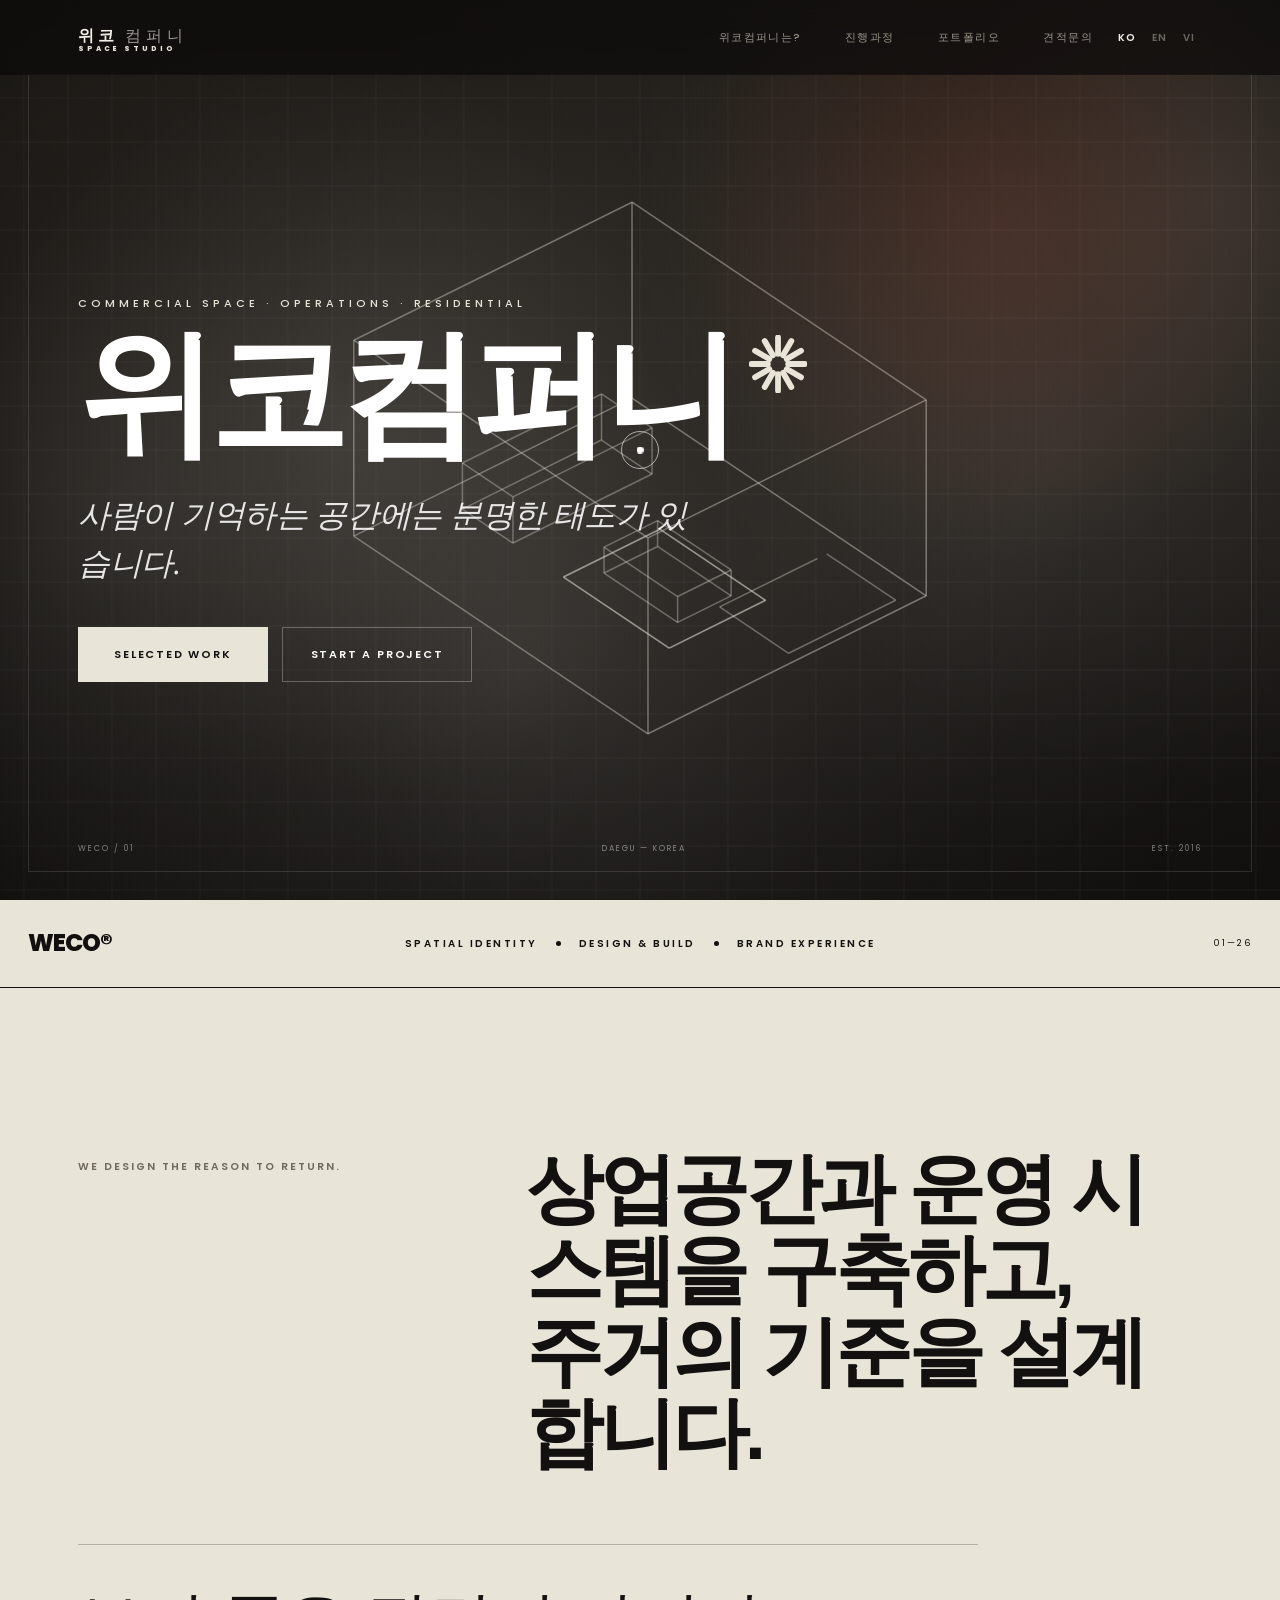
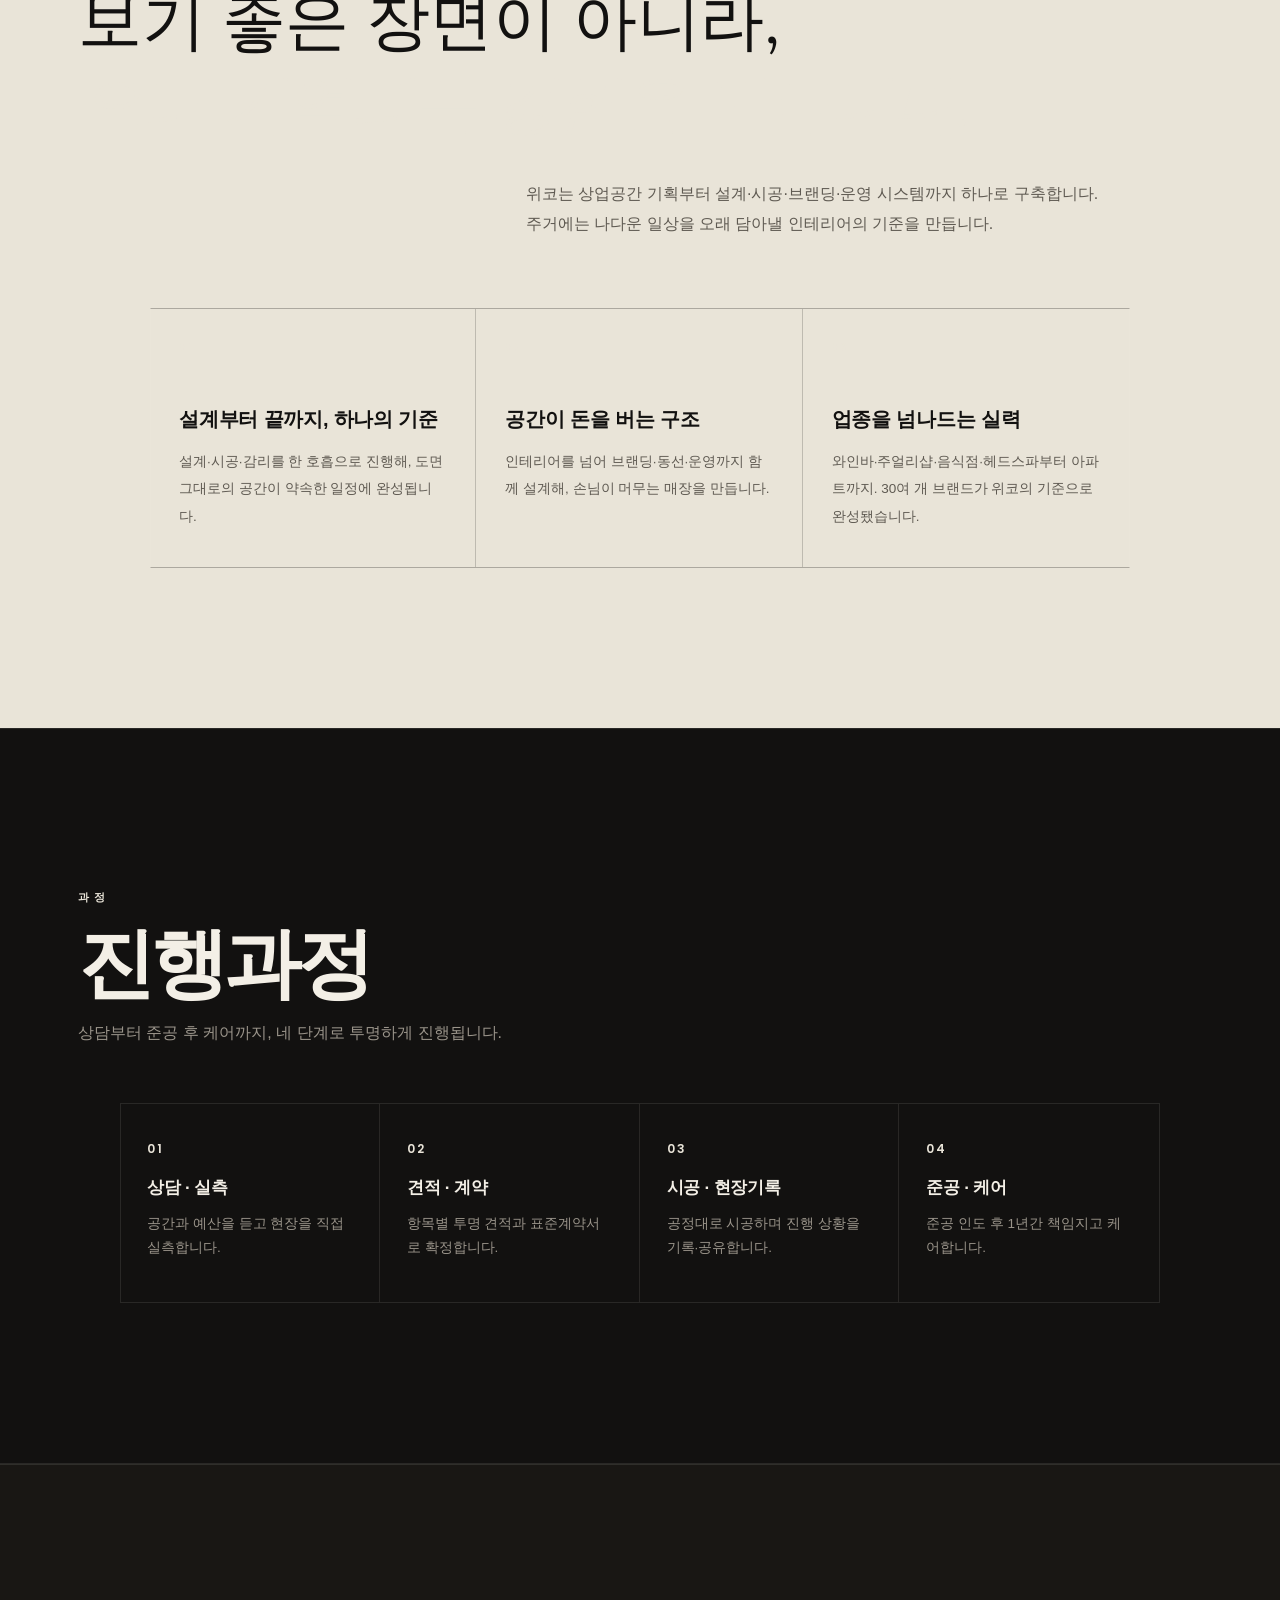
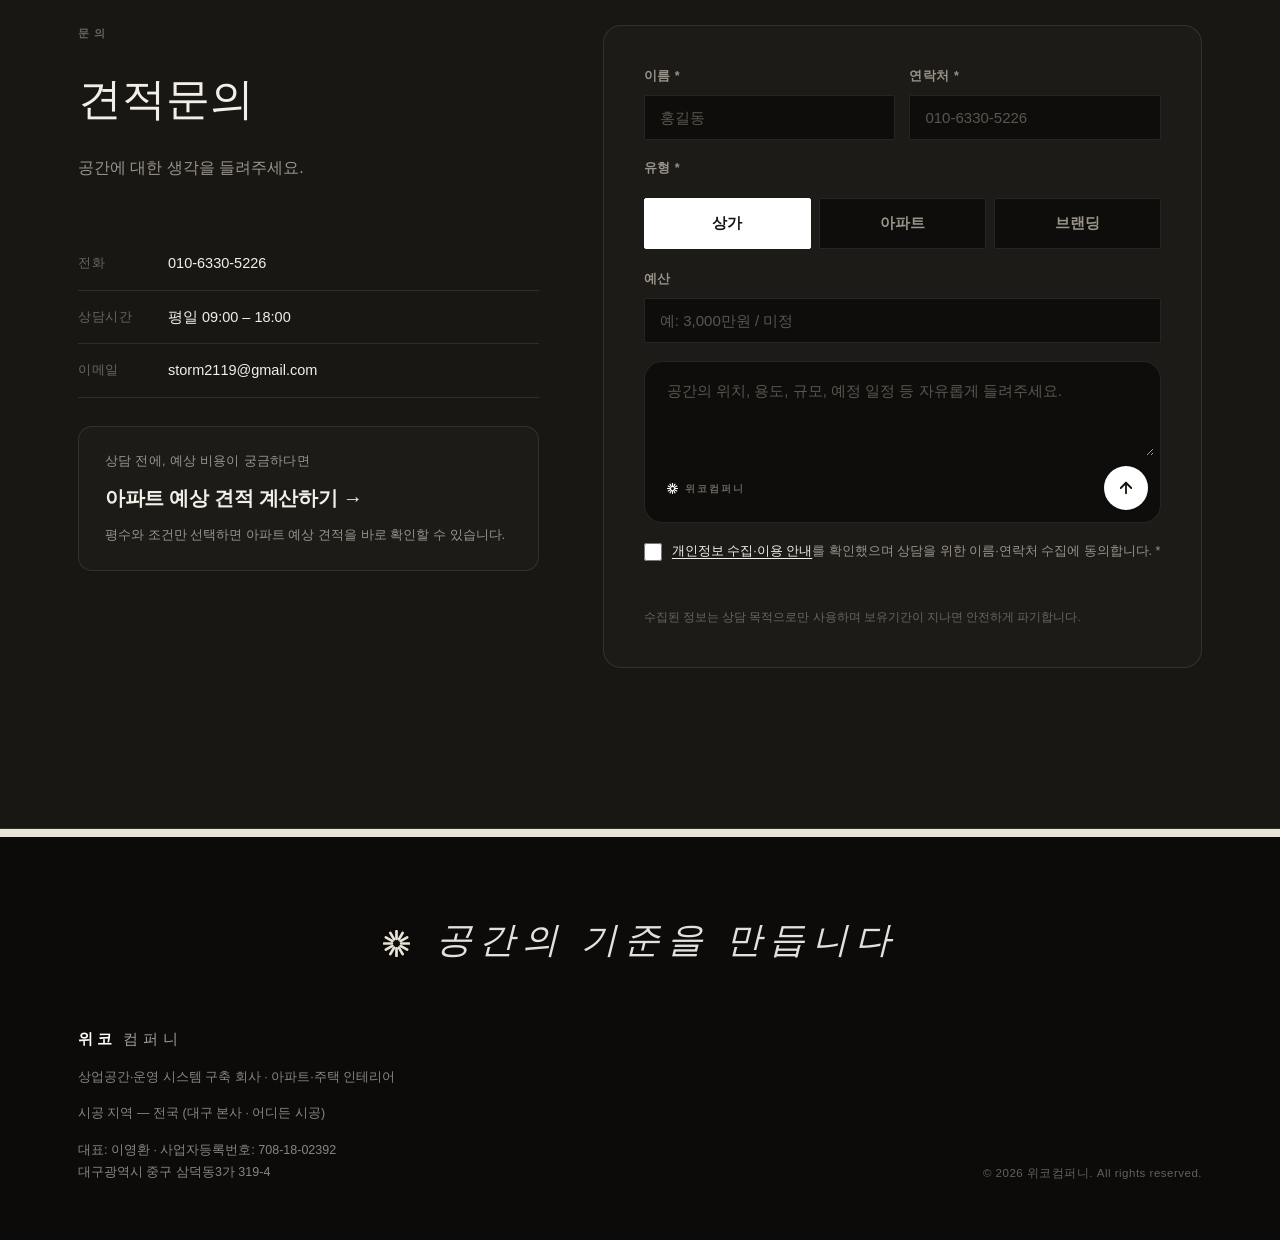
==== index.html @ 3bebf9b6 "Use polished image as first portfolio cover" ====
<!DOCTYPE html>
<html lang="ko">
<head>
<meta charset="UTF-8" />
<meta name="viewport" content="width=device-width, initial-scale=1.0" />
<title>위코컴퍼니 — 상업공간·운영 시스템 구축 및 주거 인테리어</title>
<meta name="description" content="대구 인테리어 디자인 스튜디오 위코컴퍼니. 상가·아파트·주택 인테리어부터 카페·식당·주얼리샵 매장까지 직접 설계·시공합니다. 믿을 수 있는 대구 인테리어 업체 — 전국 어디든 시공. 투명견적·표준계약." />
<meta name="keywords" content="대구인테리어, 대구인테리어업체, 대구 인테리어, 대구 인테리어 업체, 대구 상가인테리어, 대구 아파트인테리어, 대구 카페인테리어, 대구 매장인테리어, 대구 상업공간 인테리어, 인테리어, 인테리어 업체, 인테리어 견적, 카페인테리어, 아파트인테리어, 식당인테리어, 미용실인테리어, 상가인테리어, 주택인테리어, 헤드스파 인테리어, 주얼리샵 인테리어, 보석샵 인테리어, 바 인테리어, 부산 인테리어, 울산 인테리어, 포항 인테리어, 경주 인테리어, 구미 인테리어, 부산 카페인테리어, 울산 카페인테리어, 포항 상가인테리어, 경주 상가인테리어, 구미 상가인테리어, 구미 아파트인테리어, 구미 주택인테리어, 대구 주택인테리어, 부산 상가인테리어, 울산 상가인테리어" />
<meta name="author" content="위코컴퍼니" />
<meta name="robots" content="index, follow, max-image-preview:large" />

<!-- 배포 도메인 확정 후 아래 URL 전체 교체 (현재 placeholder) -->
<link rel="canonical" href="https://hwanman2.github.io/weco/" />
<link rel="alternate" hreflang="ko" href="https://hwanman2.github.io/weco/" />
<link rel="alternate" hreflang="en" href="https://hwanman2.github.io/weco/en.html" />
<link rel="alternate" hreflang="vi" href="https://hwanman2.github.io/weco/vi.html" />
<link rel="alternate" hreflang="x-default" href="https://hwanman2.github.io/weco/" />

<!-- 검색엔진 소유 확인 (등록 후 발급 코드 입력)
<meta name="naver-site-verification" content="네이버_서치어드바이저_발급코드" />
<meta name="google-site-verification" content="구글_서치콘솔_발급코드" />
-->

<!-- 지역 정보 (대구) -->
<meta name="geo.region" content="KR-27" />
<meta name="geo.placename" content="대구광역시 중구" />
<meta name="geo.position" content="35.8665;128.5980" />
<meta name="ICBM" content="35.8665, 128.5980" />

<!-- 오픈그래프 (카카오톡·네이버 공유 미리보기) -->
<meta property="og:type" content="website" />
<meta property="og:site_name" content="위코컴퍼니" />
<meta property="og:title" content="위코컴퍼니 — 대구 인테리어 디자인 스튜디오" />
<meta property="og:description" content="대구 인테리어 디자인 스튜디오 위코컴퍼니. 상가·주거 인테리어와 매장 컨설팅 — 대구 인테리어 업체. 전국 시공." />
<meta property="og:url" content="https://hwanman2.github.io/weco/" />
<meta property="og:image" content="https://hwanman2.github.io/weco/images/og-card.jpg" />
<meta property="og:locale" content="ko_KR" />

<!-- 트위터 카드 -->
<meta name="twitter:card" content="summary_large_image" />
<meta name="twitter:title" content="위코컴퍼니 — 대구 인테리어 디자인 스튜디오" />
<meta name="twitter:description" content="대구 인테리어 디자인 스튜디오 위코컴퍼니. 상가·주거 인테리어 · 매장 컨설팅." />
<meta name="twitter:image" content="https://hwanman2.github.io/weco/images/og-card.jpg" />
<link rel="preconnect" href="https://images.unsplash.com" />
<link rel="preconnect" href="https://fonts.gstatic.com" crossorigin />
<link rel="preconnect" href="https://cdn.jsdelivr.net" />
<link rel="stylesheet" href="https://cdn.jsdelivr.net/gh/orioncactus/pretendard@v1.3.9/dist/web/variable/pretendardvariable-dynamic-subset.min.css" />
<link rel="stylesheet" href="https://fonts.googleapis.com/css2?family=Lora:ital,wght@0,400;0,500;1,400;1,500&family=Poppins:wght@500;600&display=swap" />
<link rel="stylesheet" href="styles.css?v=95" />
</head>
<body>

<!-- ===== 인트로 리빌 ===== -->
<div class="intro" id="intro" aria-hidden="true">
  <div class="intro-mark">위코<span>컴퍼니</span></div>
  <div class="intro-line"><i></i></div>
</div>

<!-- ===== 상단 내비게이션 (중앙 로고 · 미니멀) ===== -->
<header class="topbar" id="topbar">
  <div class="container topbar-inner">
    <button class="menu-toggle" id="menuToggle" type="button" aria-label="메뉴 열기" aria-controls="gnb" aria-expanded="false"><span></span><span></span><span></span></button>
    <a href="#" class="brand">위코<span>컴퍼니</span></a>
    <nav class="gnb" id="gnb">
      <a href="#about">위코컴퍼니는?</a>
      <a href="#process">진행과정</a>
      <a href="#portfolio">포트폴리오</a>
      <a href="#contact">견적문의</a>
    </nav>
    <div class="lang-sw"><a href="index.html" class="on">KO</a><a href="en.html">EN</a><a href="vi.html">VI</a></div>
    <a href="#contact" class="topbar-cta">CONTACT</a>
  </div>
</header>

<!-- ===== 히어로 — 풀스크린 무빙 배경 ===== -->
<section class="hero">
  <div class="hero-video" id="heroVideo">
    <canvas id="heroCanvas" aria-hidden="true"></canvas>
  </div>
  <div class="hero-veil"></div>
  <div class="container hero-inner">
    <p class="hero-eyebrow">COMMERCIAL SPACE · OPERATIONS · RESIDENTIAL</p>
    <h1 class="hero-en">위코컴퍼니<i class="spark"><svg class="spark-svg" viewBox="0 0 24 24" fill="none" stroke="currentColor" stroke-width="2.4" stroke-linecap="round" aria-hidden="true"><line x1="16.2" y1="12.0" x2="23.0" y2="12.0"/><line x1="15.6" y1="14.1" x2="21.5" y2="17.5"/><line x1="14.1" y1="15.6" x2="17.5" y2="21.5"/><line x1="12.0" y1="16.2" x2="12.0" y2="23.0"/><line x1="9.9" y1="15.6" x2="6.5" y2="21.5"/><line x1="8.4" y1="14.1" x2="2.5" y2="17.5"/><line x1="7.8" y1="12.0" x2="1.0" y2="12.0"/><line x1="8.4" y1="9.9" x2="2.5" y2="6.5"/><line x1="9.9" y1="8.4" x2="6.5" y2="2.5"/><line x1="12.0" y1="7.8" x2="12.0" y2="1.0"/><line x1="14.1" y1="8.4" x2="17.5" y2="2.5"/><line x1="15.6" y1="9.9" x2="21.5" y2="6.5"/></svg></i></h1>
    <p class="hero-promise">사람이 기억하는 공간에는<br class="m-only" /> 분명한 태도가 있습니다.</p>
    <div class="hero-actions">
      <a href="#portfolio" class="btn btn-cream btn-lg">SELECTED WORK</a>
      <a href="#contact" class="btn btn-gl btn-lg">START A PROJECT</a>
    </div>
    <div class="hero-axis" aria-hidden="true"><span>WECO / 01</span><span>DAEGU — KOREA</span><span>EST. 2016</span></div>
  </div>
</section>
<div class="brand-band" aria-label="위코컴퍼니 서비스"><div>WECO®</div><p>SPATIAL IDENTITY <i></i> DESIGN &amp; BUILD <i></i> BRAND EXPERIENCE</p><span>01—26</span></div>

<!-- ===== 위코컴퍼니는? (ABOUT) ===== -->
<section class="section" id="about">
  <div class="container">
    <p class="section-eyebrow">WE DESIGN THE REASON TO RETURN.</p>
    <h2 class="section-title">상업공간과 운영 시스템을 구축하고,<br />주거의 기준을 설계합니다.</h2>
    <p class="about-manifesto">보기 좋은 장면이 아니라,<br /><em>오래 기억되는 경험을 만듭니다.</em></p>
    <p class="about-sub">위코는 상업공간 기획부터 설계·시공·브랜딩·운영 시스템까지 하나로 구축합니다.<br />주거에는 나다운 일상을 오래 담아낼 인테리어의 기준을 만듭니다.</p>
    <ul class="about-points">
      <li><strong>설계부터 끝까지, 하나의 기준</strong><span>설계·시공·감리를 한 호흡으로 진행해, 도면 그대로의 공간이 약속한 일정에 완성됩니다.</span></li>
      <li><strong>공간이 돈을 버는 구조</strong><span>인테리어를 넘어 브랜딩·동선·운영까지 함께 설계해, 손님이 머무는 매장을 만듭니다.</span></li>
      <li><strong>업종을 넘나드는 실력</strong><span>와인바·주얼리샵·음식점·헤드스파부터 아파트까지. 30여 개 브랜드가 위코의 기준으로 완성됐습니다.</span></li>
    </ul>
  </div>
</section>

<!-- ===== PROJECT VIEW (오버레이) ===== -->
<div class="project-view" id="projectView" role="dialog" aria-modal="true" aria-hidden="true" aria-labelledby="projectViewTitle">
  <div class="pv-bar container">
    <span class="pv-title" id="projectViewTitle">포트폴리오 — 상가 · 주거 · 컨설팅</span>
    <button class="pv-close" id="closeProjects" type="button" aria-label="포트폴리오 닫기">&times;</button>
  </div>
  <div class="pv-scroll" data-lenis-prevent>
    <div class="pv-cat"><h3 class="pv-cat-title">상가</h3><p class="pv-cat-sub">매출이 나오는 상업 공간 설계와 시공</p></div>
    <div class="proj-grid">
      <article class="proj-card" data-photos="images/jewel-cover-polished.png|images/jewel-09.jpg|images/jewel-01.jpg|images/jewel-02.jpg|images/jewel-03.jpg|images/jewel-04.jpg|images/jewel-05.jpg|images/jewel-06.jpg|images/jewel-07.jpg|images/jewel-08.jpg|images/jewel-10.jpg|images/jewel-11.jpg|images/jewel-12.jpg|images/jewel-13.jpg|images/jewel-14.jpg">
        <div class="proj-img"><img loading="lazy" decoding="async" src="images/jewel-cover-polished.png" alt="FOUQUET 주얼리샵 정면 쇼룸 포트폴리오 이미지 — 위코컴퍼니" onerror="this.closest('.proj-img').style.background='#1d1b18'" /><span class="photo-count">15</span></div>
        <div class="proj-meta"><em>주얼리</em><h3>주얼리샵</h3><p>주얼리 쇼룸 · 매장 인테리어</p></div>
      </article>
      <article class="proj-card" data-photos="images/gem-05.jpg|images/gem-01.jpg|images/gem-02.jpg|images/gem-03.jpg|images/gem-04.jpg|images/gem-06.jpg|images/gem-07.jpg|images/gem-08.jpg|images/gem-09.jpg|images/gem-10.jpg">
        <div class="proj-img"><img loading="lazy" decoding="async" src="images/gem-05.jpg" alt="보석샵 주얼리 쇼룸 · 매장 인테리어 시공 사례 — 위코컴퍼니" onerror="this.closest('.proj-img').style.background='#1d1b18'" /><span class="photo-count">10</span></div>
        <div class="proj-meta"><em>주얼리</em><h3>보석샵</h3><p>주얼리 쇼룸 · 매장 인테리어</p></div>
      </article>
      <article class="proj-card" data-photos="images/gasik-01.jpg|images/gasik-02.jpg|images/gasik-03.jpg|images/gasik-04.jpg|images/gasik-05.jpg|images/gasik-06.jpg">
        <div class="proj-img"><img loading="lazy" decoding="async" src="images/gasik-01.jpg" alt="레스토랑 가식 레스토랑 · 매장 인테리어 시공 사례 — 위코컴퍼니" onerror="this.closest('.proj-img').style.background='#1d1b18'" /><span class="photo-count">6</span></div>
        <div class="proj-meta"><em>음식점</em><h3>레스토랑 가식</h3><p>레스토랑 · 매장 인테리어</p></div>
      </article>
      <article class="proj-card" data-photos="images/gasikhd-01.jpg|images/gasikhd-11.jpg|images/gasikhd-02.jpg|images/gasikhd-03.jpg|images/gasikhd-04.jpg|images/gasikhd-05.jpg|images/gasikhd-06.jpg|images/gasikhd-07.jpg|images/gasikhd-09.jpg|images/gasikhd-10.jpg">
        <div class="proj-img"><img loading="lazy" decoding="async" src="images/gasikhd-01.jpg" alt="레스토랑 가식 더현대점 매장 인테리어 시공 사례 — 위코컴퍼니" onerror="this.closest('.proj-img').style.background='#1d1b18'" /><span class="photo-count">10</span></div>
        <div class="proj-meta"><em>음식점</em><h3>가식 더현대점</h3><p>레스토랑 · 더현대 매장 인테리어</p></div>
      </article>
      <article class="proj-card" data-photos="images/caveu-05.jpg|images/caveu-01.jpg|images/caveu-02.jpg|images/caveu-03.jpg|images/caveu-04.jpg">
        <div class="proj-img"><img loading="lazy" decoding="async" src="images/caveu-05.jpg" alt="까브유랑 와인 바 외관 및 매장 인테리어 시공 사례 — 위코컴퍼니" onerror="this.closest('.proj-img').style.background='#1d1b18'" /><span class="photo-count">5</span></div>
        <div class="proj-meta"><em>와인바</em><h3>까브유랑</h3><p>와인 바 · 매장 인테리어</p></div>
      </article>
      <article class="proj-card" data-photos="images/gnwine-02.jpg|images/gnwine-01.jpg|images/gnwine-03.jpg|images/gnwine-04.jpg|images/gnwine-05.jpg|images/gnwine-06.jpg|images/gnwine-07.jpg|images/gnwine-08.jpg">
        <div class="proj-img"><img loading="lazy" decoding="async" src="images/gnwine-02.jpg" alt="강릉 와인바 매장 인테리어 시공 사례 — 위코컴퍼니" onerror="this.closest('.proj-img').style.background='#1d1b18'" /><span class="photo-count">8</span></div>
        <div class="proj-meta"><em>와인바</em><h3>강릉 와인바</h3><p>와인 바 · 매장 인테리어</p></div>
      </article>
      <article class="proj-card" data-photos="images/gmnari-08.jpg|images/gmnari-01.jpg|images/gmnari-02.jpg|images/gmnari-03.jpg|images/gmnari-04.jpg|images/gmnari-05.jpg|images/gmnari-06.jpg|images/gmnari-07.jpg|images/gmnari-09.jpg|images/gmnari-10.jpg">
        <div class="proj-img"><img loading="lazy" decoding="async" src="images/gmnari-08.jpg" alt="금나리 와인바 외관 및 매장 인테리어 시공 사례 — 위코컴퍼니" onerror="this.closest('.proj-img').style.background='#1d1b18'" /><span class="photo-count">10</span></div>
        <div class="proj-meta"><em>와인바</em><h3>금나리 와인바</h3><p>와인 바 · 매장 인테리어</p></div>
      </article>
      <article class="proj-card" data-photos="images/brewery-03.jpg|images/brewery-01.jpg|images/brewery-02.jpg|images/brewery-04.jpg|images/brewery-05.jpg|images/brewery-06.jpg">
        <div class="proj-img"><img loading="lazy" decoding="async" src="images/brewery-03.jpg" alt="양조방앗간 양조 펍 외관 및 매장 인테리어 시공 사례 — 위코컴퍼니" onerror="this.closest('.proj-img').style.background='#1d1b18'" /><span class="photo-count">6</span></div>
        <div class="proj-meta"><em>양조펍</em><h3>양조방앗간</h3><p>양조 펍 · 매장 인테리어</p></div>
      </article>
      <article class="proj-card" data-photos="images/waribashi-04.jpg|images/waribashi-01.jpg|images/waribashi-02.jpg|images/waribashi-03.jpg|images/waribashi-05.jpg|images/waribashi-06.jpg">
        <div class="proj-img"><img loading="lazy" decoding="async" src="images/waribashi-04.jpg" alt="와리바시 이자카야 외관 및 매장 인테리어 시공 사례 — 위코컴퍼니" onerror="this.closest('.proj-img').style.background='#1d1b18'" /><span class="photo-count">6</span></div>
        <div class="proj-meta"><em>이자카야</em><h3>와리바시</h3><p>이자카야 · 매장 인테리어</p></div>
      </article>
      <article class="proj-card" data-photos="images/inedit-01.jpg|images/inedit-02.jpg|images/inedit-03.jpg|images/inedit-04.jpg|images/inedit-05.jpg|images/inedit-06.jpg">
        <div class="proj-img"><img loading="lazy" decoding="async" src="images/inedit-01.jpg" alt="이네딧담 다이닝 · 매장 인테리어 시공 사례 — 위코컴퍼니" onerror="this.closest('.proj-img').style.background='#1d1b18'" /><span class="photo-count">6</span></div>
        <div class="proj-meta"><em>다이닝</em><h3>이네딧담</h3><p>다이닝 · 매장 인테리어</p></div>
      </article>
      <article class="proj-card" data-photos="images/janghyo-01.jpg|images/janghyo-02.jpg|images/janghyo-03.jpg|images/janghyo-04.jpg|images/janghyo-05.jpg|images/janghyo-06.jpg|images/janghyo-07.jpg|images/janghyo-08.jpg">
        <div class="proj-img"><img loading="lazy" decoding="async" src="images/janghyo-01.jpg" alt="장효 다이닝 · 매장 인테리어 시공 사례 — 위코컴퍼니" onerror="this.closest('.proj-img').style.background='#1d1b18'" /><span class="photo-count">8</span></div>
        <div class="proj-meta"><em>음식점</em><h3>장효</h3><p>다이닝 · 매장 인테리어</p></div>
      </article>
      <article class="proj-card" data-photos="images/mild-01.jpg|images/mild-02.jpg|images/mild-03.jpg|images/mild-04.jpg|images/mild-05.jpg|images/mild-06.jpg|images/mild-07.jpg|images/mild-08.jpg|images/mild-09.jpg|images/mild-10.jpg">
        <div class="proj-img"><img loading="lazy" decoding="async" src="images/mild-01.jpg" alt="마일드하우스 라운지 바 매장 인테리어 시공 사례 — 위코컴퍼니" onerror="this.closest('.proj-img').style.background='#1d1b18'" /><span class="photo-count">10</span></div>
        <div class="proj-meta"><em>라운지 바</em><h3>마일드하우스</h3><p>라운지 바 · 매장 인테리어</p></div>
      </article>
      <article class="proj-card" data-photos="images/office-04.jpg|images/office-01.jpg|images/office-02.jpg|images/office-03.jpg|images/office-05.jpg|images/office-06.jpg|images/office-07.jpg|images/office-08.jpg">
        <div class="proj-img"><img loading="lazy" decoding="async" src="images/office-04.jpg" alt="사무실 인테리어 시공 사례 — 위코컴퍼니" onerror="this.closest('.proj-img').style.background='#1d1b18'" /><span class="photo-count">8</span></div>
        <div class="proj-meta"><em>오피스</em><h3>사무실 인테리어</h3><p>오피스 · 사무공간 인테리어</p></div>
      </article>
      <article class="proj-card" data-photos="images/act-hotel-01.jpg">
        <div class="proj-img"><img loading="lazy" decoding="async" src="images/act-hotel-01.jpg" alt="ACT 호텔 대구 외관 및 호텔 인테리어 시공 사례 — 위코컴퍼니" onerror="this.closest('.proj-img').style.background='#1d1b18'" /><span class="photo-count">1</span></div>
        <div class="proj-meta"><em>호텔</em><h3>ACT 호텔</h3><p>호텔 · 대구 공간 인테리어</p></div>
      </article>
      <article class="proj-card" data-photos="images/scalp-03.jpg|images/scalp-01.jpg|images/scalp-02.jpg|images/scalp-04.jpg|images/scalp-05.jpg|images/scalp-06.jpg|images/scalp-07.jpg|images/scalp-08.jpg|images/scalp-09.jpg|images/scalp-10.jpg">
        <div class="proj-img"><img loading="lazy" decoding="async" src="images/scalp-03.jpg" alt="두피케어샵 두피케어 · 매장 인테리어 시공 사례 — 위코컴퍼니" onerror="this.closest('.proj-img').style.background='#1d1b18'" /><span class="photo-count">10</span></div>
        <div class="proj-meta"><em>헤드스파</em><h3>헤드스파·두피케어샵</h3><p>헤드스파 · 두피케어 매장 인테리어</p></div>
      </article>
      <article class="proj-card proj-soon">
        <div class="proj-img"><span class="soon-label">사진 준비중</span></div>
        <div class="proj-meta"><em>미용실</em><h3>부헤어</h3><p>미용실 · 헤어살롱 인테리어</p></div>
      </article>
      <article class="proj-card" data-photos="images/olhi-02.jpg|images/olhi-03.jpg|images/olhi-04.jpg|images/olhi-05.jpg|images/olhi-06.jpg|images/olhi-08.jpg|images/olhi-09.jpg|images/olhi-10.jpg|images/olhi-11.jpg|images/olhi-12.jpg">
        <div class="proj-img"><img loading="lazy" decoding="async" src="images/olhi-02.jpg" alt="올히 숯불구이 전문점 광주 외관 및 매장 인테리어 시공 사례 — 위코컴퍼니" onerror="this.closest('.proj-img').style.background='#1d1b18'" /><span class="photo-count">10</span></div>
        <div class="proj-meta"><em>음식점</em><h3>올히 숯불구이</h3><p>숯불구이 전문점 · 광주 매장 인테리어</p></div>
      </article>
      <article class="proj-card" data-photos="images/mijin-exterior.png|images/mijin-01.jpg">
        <div class="proj-img"><img loading="lazy" decoding="async" src="images/mijin-exterior.png" alt="미진삼겹살 외관 및 매장 인테리어 시공 사례 — 위코컴퍼니" onerror="this.closest('.proj-img').style.background='#1d1b18'" /><span class="photo-count">2</span></div>
        <div class="proj-meta"><em>음식점</em><h3>미진삼겹살</h3><p>삼겹살 전문점 · 매장 인테리어</p></div>
      </article>
      <article class="proj-card" data-photos="images/cheongchun-01.jpg">
        <div class="proj-img"><img loading="lazy" decoding="async" src="images/cheongchun-01.jpg" alt="청춘삼겹살 외관 인테리어 시공 사례 — 위코컴퍼니" onerror="this.closest('.proj-img').style.background='#1d1b18'" /><span class="photo-count">1</span></div>
        <div class="proj-meta"><em>음식점</em><h3>청춘삼겹살</h3><p>삼겹살 전문점 · 매장 인테리어</p></div>
      </article>
      <article class="proj-card proj-soon">
        <div class="proj-img"><span class="soon-label">사진 준비중</span></div>
        <div class="proj-meta"><em>펍</em><h3>굿비어스탠드</h3><p>비어 바 · 매장 인테리어</p></div>
      </article>
      <article class="proj-card proj-soon">
        <div class="proj-img"><span class="soon-label">사진 준비중</span></div>
        <div class="proj-meta"><em>음식점</em><h3>노포가이</h3><p>음식점 · 매장 인테리어</p></div>
      </article>
      <article class="proj-card" data-photos="images/nicekyou-exterior-peoplefree.png|images/nicekyou-interior-01.webp">
        <div class="proj-img"><img loading="lazy" decoding="async" src="images/nicekyou-exterior-peoplefree.png" alt="나이스쿄우 대구 이자카야 외관 및 내부 인테리어 시공 사례 — 위코컴퍼니" onerror="this.closest('.proj-img').style.background='#1d1b18'" /><span class="photo-count">2</span></div>
        <div class="proj-meta"><em>일식</em><h3>나이스쿄우</h3><p>일식 · 매장 인테리어</p></div>
      </article>
      <article class="proj-card" data-photos="images/cheongwoo-02.jpg|images/cheongwoo-01.jpg|images/cheongwoo-03.jpg|images/cheongwoo-04.jpg|images/cheongwoo-05.jpg|images/cheongwoo-06.jpg|images/cheongwoo-07.jpg|images/cheongwoo-08.jpg|images/cheongwoo-09.jpg|images/cheongwoo-10.jpg">
        <div class="proj-img"><img loading="lazy" decoding="async" src="images/cheongwoo-02.jpg" alt="청우해장 해장국 전문점 매장 인테리어 시공 사례 — 위코컴퍼니" onerror="this.closest('.proj-img').style.background='#1d1b18'" /><span class="photo-count">10</span></div>
        <div class="proj-meta"><em>음식점</em><h3>청우해장</h3><p>해장국 전문점 · 매장 인테리어</p></div>
      </article>
      <article class="proj-card" data-photos="images/arrangement-01.jpg|images/arrangement-02.jpg|images/arrangement-03.jpg|images/arrangement-04.jpg|images/arrangement-05.jpg">
        <div class="proj-img"><img loading="lazy" decoding="async" src="images/arrangement-01.jpg" alt="어레인지먼트 포항 카페 외관 및 매장 인테리어 시공 사례 — 위코컴퍼니" onerror="this.closest('.proj-img').style.background='#1d1b18'" /><span class="photo-count">5</span></div>
        <div class="proj-meta"><em>카페</em><h3>어레인지먼트</h3><p>카페 · 포항 매장 인테리어</p></div>
      </article>
      <article class="proj-card" data-photos="images/woobok-01.png">
        <div class="proj-img"><img loading="lazy" decoding="async" src="images/woobok-01.png" alt="우복금 본점 외관 및 숯불갈비 매장 인테리어 시공 사례 — 위코컴퍼니" onerror="this.closest('.proj-img').style.background='#1d1b18'" /><span class="photo-count">1</span></div>
        <div class="proj-meta"><em>음식점</em><h3>우복금 본점</h3><p>숯불갈비 · 매장 인테리어</p></div>
      </article>
      <article class="proj-card proj-soon">
        <div class="proj-img"><span class="soon-label">사진 준비중</span></div>
        <div class="proj-meta"><em>라멘</em><h3>엘에이멘</h3><p>라멘 전문점 · 매장 인테리어</p></div>
      </article>
      <article class="proj-card proj-soon">
        <div class="proj-img"><span class="soon-label">사진 준비중</span></div>
        <div class="proj-meta"><em>펍</em><h3>요히나이트마켓</h3><p>펍 · 매장 인테리어</p></div>
      </article>
    </div>
    <div class="pv-cat"><h3 class="pv-cat-title">주거</h3><p class="pv-cat-sub">매일 돌아오고 싶은 집, 아파트·주택 리모델링</p></div>
    <div class="proj-grid">
      <article class="proj-card" data-photos="images/apt21-07.jpg|images/apt21-01.jpg|images/apt21-02.jpg|images/apt21-03.jpg|images/apt21-04.jpg|images/apt21-05.jpg|images/apt21-06.jpg|images/apt21-08.jpg|images/apt21-09.jpg|images/apt21-10.jpg|images/apt21-11.jpg|images/apt21-12.jpg|images/apt21-13.jpg|images/apt21-14.jpg|images/apt21-15.jpg|images/apt21-16.jpg">
        <div class="proj-img"><img loading="lazy" decoding="async" src="images/apt21-07.jpg" alt="신천주공 21평 아파트 21평 아파트 · 전체 리모델링 시공 사례 — 위코컴퍼니" onerror="this.closest('.proj-img').style.background='#1d1b18'" /><span class="photo-count">16</span></div>
        <div class="proj-meta"><em>주거</em><h3>신천주공 21평 아파트</h3><p>21평 아파트 · 전체 리모델링</p></div>
      </article>
      <article class="proj-card" data-photos="images/gamsam-01.jpg|images/gamsam-02.jpg|images/gamsam-03.jpg|images/gamsam-04.jpg|images/gamsam-05.jpg|images/gamsam-06.jpg|images/gamsam-07.jpg|images/gamsam-08.jpg|images/gamsam-09.jpg|images/gamsam-10.jpg">
        <div class="proj-img"><img loading="lazy" decoding="async" src="images/gamsam-01.jpg" alt="감삼동 24평 주택 전체 인테리어 시공 사례 — 위코컴퍼니" onerror="this.closest('.proj-img').style.background='#1d1b18'" /><span class="photo-count">10</span></div>
        <div class="proj-meta"><em>주거</em><h3>감삼동 24평 주택</h3><p>24평 주택 · 전체 인테리어</p></div>
      </article>
    </div>
    <div class="pv-cat"><h3 class="pv-cat-title">컨설팅</h3><p class="pv-cat-sub">기획·브랜딩·마케팅까지, 매출이 나오는 매장을 만듭니다</p></div>
    <div class="client-tabs" id="clientTabs">
      <button class="ct-btn active" data-filter="all" type="button">전체</button>
      <button class="ct-btn" data-filter="컨설팅" type="button">컨설팅</button>
      <button class="ct-btn" data-filter="마케팅" type="button">마케팅</button>
    </div>
    <ul class="client-list" id="clientList"><li>산더미미성돼지국밥<small>컨설팅</small></li><li>금나리와인바<small>컨설팅</small></li><li>불로장생<small>컨설팅</small></li><li>우복금생갈비<small>마케팅</small></li><li>미진삼겹살<small>마케팅</small></li><li>청춘삼겹살<small>마케팅</small></li><li>스시해리<small>마케팅</small></li><li>로칸다<small>마케팅</small></li><li>옆구리<small>마케팅</small></li><li>이타국시<small>마케팅</small></li><li>베이크오이<small>마케팅</small></li><li>애리스커피 울산<small>마케팅</small></li><li>호랑이쌀국수<small>마케팅</small></li><li>더사운드보청기<small>마케팅</small></li><li>아이언빌드<small>마케팅</small></li><li>엑스코 행사<small>마케팅</small></li><li>화정숯불갈비<small>마케팅</small></li><li>미솥지음<small>마케팅</small></li><li>남포<small>마케팅</small></li><li>마요네즈이자카야<small>마케팅</small></li><li>더포<small>마케팅</small></li><li>촘촘<small>마케팅</small></li><li>일루스터<small>마케팅</small></li></ul>
  </div>
</div>

<!-- ===== 진행과정 (PROCESS) ===== -->
<section class="section section-alt" id="process">
  <div class="container">
    <p class="section-eyebrow">과정</p>
    <h2 class="section-title">진행과정</h2>
    <p class="section-desc">상담부터 준공 후 케어까지, 네 단계로 투명하게 진행됩니다.</p>
    <ol class="process">
      <li><span class="pno">01</span><h3>상담 · 실측</h3><p>공간과 예산을 듣고 현장을 직접 실측합니다.</p></li>
      <li><span class="pno">02</span><h3>견적 · 계약</h3><p>항목별 투명 견적과 표준계약서로 확정합니다.</p></li>
      <li><span class="pno">03</span><h3>시공 · 현장기록</h3><p>공정대로 시공하며 진행 상황을 기록·공유합니다.</p></li>
      <li><span class="pno">04</span><h3>준공 · 케어</h3><p>준공 인도 후 1년간 책임지고 케어합니다.</p></li>
    </ol>
  </div>
</section>

<!-- ===== 프로젝트 문의 ===== -->
<section class="section section-alt" id="contact">
  <div class="container contact-wrap">
    <div class="contact-info">
      <p class="section-eyebrow">문의</p>
      <h2 class="section-title">견적문의</h2>
      <p class="section-desc">공간에 대한 생각을 들려주세요.</p>
      <ul class="contact-list">
        <li><span>전화</span><a href="tel:010-6330-5226">010-6330-5226</a></li>
        <li><span>상담시간</span>평일 09:00 – 18:00</li>
        <li><span>이메일</span><a href="mailto:storm2119@gmail.com">storm2119@gmail.com</a></li>
      </ul>
      <a class="est-tool" href="https://interior-mgmt.vercel.app/estimate.html" target="_blank" rel="noopener">
        <em>상담 전에, 예상 비용이 궁금하다면</em>
        <strong>아파트 예상 견적 계산하기 →</strong>
        <span>평수와 조건만 선택하면 아파트 예상 견적을 바로 확인할 수 있습니다.</span>
      </a>
    </div>
    <form class="contact-form" id="inquiryForm">
      <div class="form-row">
        <label>이름 *<input type="text" name="name" maxlength="50" placeholder="홍길동" autocomplete="name" required /></label>
        <label>연락처 *<input type="tel" name="phone" maxlength="30" placeholder="010-6330-5226" autocomplete="tel" inputmode="tel" required /></label>
      </div>
      <label class="block-label">유형 *</label>
      <div class="type-cards" id="typeCards" role="group" aria-label="문의 유형">
        <button type="button" data-value="상가" class="active" aria-pressed="true">상가</button>
        <button type="button" data-value="아파트" aria-pressed="false">아파트</button>
        <button type="button" data-value="브랜딩" aria-pressed="false">브랜딩</button>
      </div>
      <label>예산<input type="text" name="budget" maxlength="30" placeholder="예: 3,000만원 / 미정" /></label>
      <div class="composer">
        <textarea name="message" rows="4" maxlength="2000" placeholder="공간의 위치, 용도, 규모, 예정 일정 등 자유롭게 들려주세요."></textarea>
        <div class="composer-bar">
          <span class="composer-hint"><svg class="spark-svg" viewBox="0 0 24 24" fill="none" stroke="currentColor" stroke-width="2.4" stroke-linecap="round" aria-hidden="true"><line x1="16.2" y1="12.0" x2="23.0" y2="12.0"/><line x1="15.6" y1="14.1" x2="21.5" y2="17.5"/><line x1="14.1" y1="15.6" x2="17.5" y2="21.5"/><line x1="12.0" y1="16.2" x2="12.0" y2="23.0"/><line x1="9.9" y1="15.6" x2="6.5" y2="21.5"/><line x1="8.4" y1="14.1" x2="2.5" y2="17.5"/><line x1="7.8" y1="12.0" x2="1.0" y2="12.0"/><line x1="8.4" y1="9.9" x2="2.5" y2="6.5"/><line x1="9.9" y1="8.4" x2="6.5" y2="2.5"/><line x1="12.0" y1="7.8" x2="12.0" y2="1.0"/><line x1="14.1" y1="8.4" x2="17.5" y2="2.5"/><line x1="15.6" y1="9.9" x2="21.5" y2="6.5"/></svg> 위코컴퍼니</span>
          <button type="submit" class="send-btn" id="submitBtn" aria-label="의뢰서 보내기">
            <svg viewBox="0 0 24 24" fill="none" stroke="currentColor" stroke-width="2.4" stroke-linecap="round" stroke-linejoin="round" aria-hidden="true"><path d="M12 19V5"/><path d="M5 12l7-7 7 7"/></svg>
          </button>
        </div>
      </div>
      <label class="privacy-consent">
        <input type="checkbox" name="privacyConsent" required />
        <span><a href="privacy.html" target="_blank" rel="noopener">개인정보 수집·이용 안내</a>를 확인했으며 상담을 위한 이름·연락처 수집에 동의합니다. *</span>
      </label>
      <p class="form-status" id="formStatus" role="status" aria-live="polite"></p>
      <p class="form-privacy">수집된 정보는 상담 목적으로만 사용하며 보유기간이 지나면 안전하게 파기합니다.</p>
    </form>
  </div>
</section>

<!-- ===== 푸터 ===== -->
<footer class="footer">
  <div class="container">
    <p class="footer-tagline"><span class="spark"><svg class="spark-svg" viewBox="0 0 24 24" fill="none" stroke="currentColor" stroke-width="2.4" stroke-linecap="round" aria-hidden="true"><line x1="16.2" y1="12.0" x2="23.0" y2="12.0"/><line x1="15.6" y1="14.1" x2="21.5" y2="17.5"/><line x1="14.1" y1="15.6" x2="17.5" y2="21.5"/><line x1="12.0" y1="16.2" x2="12.0" y2="23.0"/><line x1="9.9" y1="15.6" x2="6.5" y2="21.5"/><line x1="8.4" y1="14.1" x2="2.5" y2="17.5"/><line x1="7.8" y1="12.0" x2="1.0" y2="12.0"/><line x1="8.4" y1="9.9" x2="2.5" y2="6.5"/><line x1="9.9" y1="8.4" x2="6.5" y2="2.5"/><line x1="12.0" y1="7.8" x2="12.0" y2="1.0"/><line x1="14.1" y1="8.4" x2="17.5" y2="2.5"/><line x1="15.6" y1="9.9" x2="21.5" y2="6.5"/></svg></span> 공간의 기준을 만듭니다</p>
    <div class="footer-inner">
      <div>
        <p class="brand">위코<span>컴퍼니</span></p>
        <p class="footer-meta">상업공간·운영 시스템 구축 회사 · 아파트·주택 인테리어</p>
        <p class="footer-meta">시공 지역 — 전국 (대구 본사 · 어디든 시공)</p>
        <p class="footer-meta">대표: 이영환 · 사업자등록번호: 708-18-02392<br />대구광역시 중구 삼덕동3가 319-4</p>
      </div>
      <p class="footer-copy">© 2026 위코컴퍼니. All rights reserved.</p>
    </div>
  </div>
</footer>

<!-- ===== 플로팅 문의 버튼 ===== -->
<a href="#contact" class="quick-fab" id="quickFab">견적<br />문의</a>

<!-- ===== 모바일 하단 고정 바 ===== -->
<div class="sticky-bar" id="stickyBar">
  <a href="tel:010-6330-5226" class="sb-call">전화 문의</a>
  <a href="#contact" class="sb-consult">견적 문의</a>
</div>

<!-- 구조화 데이터: 검색엔진용 업체 정보 (화면에 표시되지 않음) -->
<script type="application/ld+json">
{
  "@context": "https://schema.org",
  "@type": "HomeAndConstructionBusiness",
  "name": "위코컴퍼니",
  "alternateName": "위코 인테리어",
  "description": "프리미엄 디자인 스튜디오 위코컴퍼니. 주얼리샵·레스토랑·카페·바 등 상업 공간과 주거 인테리어 설계 및 시공.",
  "url": "https://hwanman2.github.io/weco/",
  "telephone": "+82-10-6330-5226",
  "email": "storm2119@gmail.com",
  "image": "https://images.unsplash.com/photo-1618221195710-dd6b41faaea6?auto=format&fit=crop&w=640&q=55",
  "priceRange": "₩₩₩₩",
  "address": {
    "@type": "PostalAddress",
    "addressLocality": "대구광역시",
    "addressRegion": "대구광역시",
    "streetAddress": "중구 삼덕동3가 319-4",
    "addressCountry": "KR"
  },
  "openingHoursSpecification": {
    "@type": "OpeningHoursSpecification",
    "dayOfWeek": ["Monday", "Tuesday", "Wednesday", "Thursday", "Friday"],
    "opens": "09:00",
    "closes": "18:00"
  },
  "geo": { "@type": "GeoCoordinates", "latitude": 35.8665, "longitude": 128.5980 },
  "knowsAbout": ["카페 인테리어", "식당 인테리어", "아파트 인테리어", "미용실 인테리어", "헤드스파 인테리어", "주얼리샵 인테리어", "상가 인테리어"],
  "areaServed": { "@type": "Country", "name": "대한민국" },
  "slogan": "공간의 기준을 만드는 디자인 스튜디오",
  "foundingDate": "2016",
  "hasOfferCatalog": {
    "@type": "OfferCatalog",
    "name": "인테리어 시공 서비스",
    "itemListElement": [
      { "@type": "Offer", "itemOffered": { "@type": "Service", "name": "아파트·주거 전체 리모델링" } },
      { "@type": "Offer", "itemOffered": { "@type": "Service", "name": "카페·상가 인테리어" } },
      { "@type": "Offer", "itemOffered": { "@type": "Service", "name": "사무실 인테리어" } }
    ]
  }
}
</script>
<script type="application/ld+json">
{
  "@context": "https://schema.org",
  "@type": "WebSite",
  "name": "위코컴퍼니",
  "url": "https://hwanman2.github.io/weco/",
  "inLanguage": "ko"
}
</script>
<script type="module" src="main.js?v=94"></script>
</body>
</html>
---- styles.css ----
/* ===== WECO COMPANY — Spatial Brand System ===== */
/* 공간 디자인 스튜디오의 태도를 보여주는 에디토리얼 브랜드 UI */
:root{
  --ink:#f3efe6;        /* 밝은 텍스트(아이보리) */
  --dim:#9a948a;        /* 흐린 텍스트 */
  --faint:#6a655c;      /* 가장 흐림 */
  --bg:#121110;         /* 차콜 배경 */
  --bg-soft:#191714;    /* 살짝 밝은 다크 */
  --panel:#1d1b18;      /* 카드 패널 */
  --line:rgba(243,239,230,.10);  /* 옅은 라인 */
  --dark:#0c0b0a;       /* 가장 어두운(푸터) */
  --accent:#ffffff;     /* 흰색 (흑백 단색) */
  --accent-deep:#e0e0db;/* 옅은 회색 (hover) */
  --terra:#ffffff;      /* (미사용) */
  --serif:'Lora',Georgia,serif;
  --label:'Poppins',Arial,sans-serif;
  --radius:4px;
  --maxw:1180px;
}
*{margin:0;padding:0;box-sizing:border-box;}
html{scroll-behavior:smooth;}
body{
  font-family:'Pretendard',-apple-system,BlinkMacSystemFont,'Segoe UI',sans-serif;
  background:var(--bg);color:var(--ink);
  font-size:16px;line-height:1.7;
  -webkit-font-smoothing:antialiased;
}
a{color:inherit;text-decoration:none;}
img{max-width:100%;display:block;}
.container{max-width:var(--maxw);margin:0 auto;padding:0 28px;}
.m-only{display:none;}
.hidden{display:none !important;}

/* ===== 인트로 리빌 (LIVE ME식 도입) ===== */
.intro{position:fixed;inset:0;z-index:300;background:var(--bg);
  display:flex;flex-direction:column;align-items:center;justify-content:center;gap:26px;
  transition:opacity .8s ease,visibility .8s ease;}
.intro.done{opacity:0;visibility:hidden;}
.intro-mark{font-size:clamp(20px,5vw,30px);font-weight:800;letter-spacing:5px;color:var(--ink);
  opacity:0;transform:translateY(8px);animation:intro-in 1s ease forwards;}
.intro-mark span{font-weight:300;margin-left:8px;letter-spacing:6px;opacity:.55;}
.intro-line{width:64px;height:1px;background:var(--line);position:relative;overflow:hidden;}
.intro-line i{position:absolute;inset:0;background:var(--accent);transform:translateX(-101%);
  animation:intro-bar 1.5s .35s cubic-bezier(.7,0,.3,1) forwards;}
@keyframes intro-in{to{opacity:1;transform:none;}}
@keyframes intro-bar{to{transform:translateX(0);}}
html.no-intro .intro{display:none;}

/* ===== 버튼 — Claude 알약형 ===== */
.btn{display:inline-flex;align-items:center;justify-content:center;gap:8px;
  padding:13px 28px;border-radius:999px;font-size:14px;font-weight:600;letter-spacing:.5px;
  border:1px solid transparent;cursor:pointer;transition:all .25s;}
.btn-accent{background:var(--accent);color:#16120a;}
.btn-accent:hover{background:var(--accent-deep);transform:translateY(-1px);}
.btn-ink{background:var(--ink);color:var(--bg);}
.btn-ink:hover{background:#000;transform:translateY(-1px);}
.btn-outline{background:transparent;border-color:var(--ink);color:var(--ink);}
.btn-outline:hover{background:var(--ink);color:var(--bg);}
.btn-lg{padding:17px 40px;font-size:15px;}
.btn-block{width:100%;}
.btn:disabled{opacity:.5;cursor:not-allowed;transform:none;}

/* ===== 상단바 — 크림 고정 ===== */
.topbar{position:fixed;top:0;left:0;right:0;z-index:100;
  background:rgba(16,15,14,.82);backdrop-filter:blur(14px);-webkit-backdrop-filter:blur(14px);border-bottom:1px solid transparent;
  transition:border-color .3s;}
.topbar.scrolled{border-bottom-color:var(--line);}
.topbar-inner{display:flex;align-items:center;height:74px;position:relative;}
.brand{font-weight:800;letter-spacing:4px;white-space:nowrap;}
.topbar .brand{position:absolute;left:50%;top:50%;transform:translate(-50%,-50%);
  font-size:15px;color:var(--ink);}
.brand span{font-weight:300;margin-left:7px;letter-spacing:5px;opacity:.6;}
.gnb{display:flex;gap:30px;margin-left:auto;}
.gnb a{font-family:var(--label);font-size:11px;font-weight:500;letter-spacing:2px;
  white-space:nowrap;color:var(--dim);transition:color .2s;}
.gnb a:hover{color:var(--ink);}
.topbar-cta{display:none;}
.menu-toggle{display:none;background:none;border:none;cursor:pointer;width:44px;height:44px;
  flex-direction:column;justify-content:center;align-items:center;gap:5px;}
.menu-toggle span{display:block;width:22px;height:2px;background:var(--ink);}
.menu-toggle:focus-visible,.pv-close:focus-visible,.type-cards button:focus-visible,.send-btn:focus-visible{
  outline:2px solid var(--accent);outline-offset:3px;}

/* ===== 히어로 — 풀스크린 무빙 배경 ===== */
.hero{position:relative;min-height:100vh;display:flex;align-items:center;
  background:var(--dark);color:#fff;text-align:center;overflow:hidden;}
.hero-video{position:absolute;inset:0;overflow:hidden;background:#0b0a09;}
#heroCanvas{position:absolute;inset:0;width:100%;height:100%;display:block;}
.hero-video img,.hero-video video{position:absolute;inset:0;width:100%;height:100%;object-fit:cover;}
.hero-video video{opacity:0;transition:opacity 1.4s ease;}
.hero-video.playing video{opacity:1;}
/* 시네마틱 슬라이드쇼 (켄번즈 줌 + 크로스페이드) */
.hero-slide{opacity:0;transition:opacity 1.8s ease-in-out;transform:scale(1.04);will-change:opacity,transform;}
.hero-slide.on{opacity:1;animation:heroKenburns 7s ease-out forwards;}
@keyframes heroKenburns{from{transform:scale(1.04)}to{transform:scale(1.13)}}
.motion-paused .hero-slide.on{animation-play-state:paused;}
@media (prefers-reduced-motion:reduce){.hero-slide{transition:none;}.hero-slide.on{animation:none;transform:none;}}
.hero-veil{position:absolute;inset:0;
  background:
    radial-gradient(ellipse 80% 60% at 50% 50%, rgba(11,10,9,0) 45%, rgba(11,10,9,.35) 100%),
    linear-gradient(180deg, rgba(11,10,9,.20) 0%, rgba(11,10,9,.10) 45%, rgba(11,10,9,.50) 100%);}
.hero-inner{position:relative;width:100%;padding-top:72px;padding-bottom:40px;}
.hero-eyebrow{font-family:var(--label);font-size:11px;letter-spacing:6px;color:rgba(255,255,255,.6);font-weight:500;margin-bottom:34px;}
.hero-en{font-family:'Pretendard',sans-serif;font-style:normal;font-weight:800;
  font-size:clamp(42px,9vw,86px);line-height:1.1;letter-spacing:-2px;color:#fff;}
.hero-en strong{font-family:'Pretendard',sans-serif;font-style:normal;font-weight:800;letter-spacing:2px;white-space:nowrap;}
.hero-promise{margin-top:26px;font-size:clamp(17px,2.4vw,23px);font-weight:500;letter-spacing:-.3px;color:rgba(255,255,255,.92);text-shadow:0 2px 24px rgba(0,0,0,.45);}
.hero-en{text-shadow:0 4px 40px rgba(0,0,0,.5);}
.hero-eyebrow{text-shadow:0 2px 20px rgba(0,0,0,.4);}
.hero-actions{margin-top:44px;display:flex;gap:14px;flex-wrap:wrap;justify-content:center;}
.btn-cream{background:var(--ink);color:#141413;}
.btn-cream:hover{background:#fff;transform:translateY(-1px);}
.btn-gl{background:transparent;border-color:rgba(255,255,255,.55);color:#fff;}
.btn-gl:hover{border-color:#fff;background:rgba(255,255,255,.1);}

/* ===== 클로드 스파크 마크 (선버스트 SVG) ===== */
.spark{font-style:normal;color:var(--accent);display:inline-flex;align-items:center;}
.spark-svg{display:inline-block;}
.hero-en .spark{vertical-align:super;margin-left:14px;}
.hero-en .spark-svg{width:.42em;height:.42em;}
.footer-tagline .spark{margin-right:10px;vertical-align:middle;}
.footer-tagline .spark-svg{width:.75em;height:.75em;}
@keyframes spark-spin{to{transform:rotate(360deg);}}
.hero-en .spark-svg{animation:spark-spin 14s linear infinite;}
.motion-paused .hero-en .spark-svg{animation-play-state:paused;}

/* ===== CLAUDE STANDARD — 벤토 그리드 ===== */
.bento{display:grid;grid-template-columns:repeat(4,1fr);grid-auto-rows:198px;gap:14px;
  max-width:1040px;margin:0 auto;}
.bento-cell{background:var(--panel);border:1px solid var(--line);border-radius:20px;padding:28px;
  display:flex;flex-direction:column;justify-content:center;align-items:center;text-align:center;
  transition:transform .25s,box-shadow .25s,border-color .25s;}
.bento-cell:hover{transform:translateY(-4px);box-shadow:0 18px 50px -24px rgba(0,0,0,.7);border-color:rgba(255,255,255,.3);}
.cell-philosophy{grid-column:1/3;grid-row:1/3;gap:12px;}
.cell-philosophy .spark-svg{width:32px;height:32px;color:var(--accent);
  animation:spark-spin 16s linear infinite;}
.cell-philosophy h3{font-size:23px;font-weight:800;letter-spacing:-.3px;}
.cell-philosophy p{font-size:14.5px;color:var(--dim);line-height:1.95;}
.cell-num strong{font-size:42px;font-weight:800;letter-spacing:-1px;}
.cell-num p{font-family:var(--label);font-size:10.5px;letter-spacing:2px;color:var(--dim);margin-top:6px;}
.cell-num.accent{background:var(--accent);border-color:var(--accent);color:#16120a;}
.cell-num.accent p{color:rgba(22,18,10,.7);}
.cell-photo{padding:0;overflow:hidden;}
.cell-photo img{width:100%;height:100%;object-fit:cover;transition:transform .6s;}
.cell-photo:hover img{transform:scale(1.05);}
.stats-basis{margin-top:22px;font-size:11px;color:var(--faint);text-align:center;letter-spacing:.5px;}

/* ===== 공통 섹션 ===== */
.section{padding:160px 0;}
.section-alt{background:var(--bg-soft);border-top:1px solid var(--line);border-bottom:1px solid var(--line);}
.section-eyebrow{font-family:var(--label);font-size:10.5px;letter-spacing:5px;color:var(--faint);font-weight:600;margin-bottom:18px;text-align:center;}
.section-title{font-family:var(--serif);font-size:clamp(30px,4vw,44px);font-weight:500;letter-spacing:0;margin-bottom:18px;text-align:center;}
.section-desc{color:var(--dim);font-size:16px;margin-bottom:56px;text-align:center;}
.section-desc strong{color:var(--ink);}
.align-left{text-align:left !important;}

/* ===== 시공사례 — 갤러리 ===== */
.filter-tabs{display:flex;gap:8px 34px;margin:18px 0 56px;flex-wrap:wrap;}
.filter-tabs button{background:transparent;border:none;color:#c9c9c4;
  padding:0;font-size:clamp(22px,2.8vw,32px);font-weight:800;letter-spacing:-.5px;cursor:pointer;
  transition:color .25s;border-radius:0;font-family:inherit;line-height:1.4;}
.filter-tabs button:hover{color:var(--dim);}
.filter-tabs button.active{color:var(--ink);}
.portfolio-grid{display:grid;grid-template-columns:repeat(3,1fr);gap:48px 28px;}
.work{background:transparent;}
.work.hidden{display:none;}
.work-img{aspect-ratio:4/3;display:flex;align-items:center;justify-content:center;position:relative;
  overflow:hidden;border-radius:18px;}
.work-img img{position:absolute;inset:0;width:100%;height:100%;object-fit:cover;
  filter:brightness(.94);transition:transform .8s cubic-bezier(.2,.6,.2,1),filter .4s;}
.work:hover .work-img img{transform:scale(1.05);filter:brightness(1.02);}
.ph-1{background:linear-gradient(150deg,#3a3633,#181614 70%);}
.ph-2{background:linear-gradient(150deg,#2e3236,#141618 70%);}
.ph-3{background:linear-gradient(150deg,#36323a,#161418 70%);}
.ph-4{background:linear-gradient(150deg,#2f3733,#141816 70%);}
.ph-5{background:linear-gradient(150deg,#3a3034,#181416 70%);}
.ph-6{background:linear-gradient(150deg,#343434,#161616 70%);}
.work figcaption{padding:18px 2px 0;text-align:center;}
.work figcaption em{font-family:var(--label);font-style:normal;font-size:9.5px;color:var(--accent);font-weight:600;letter-spacing:3px;}
.work figcaption h3{font-size:15px;font-weight:700;margin:9px 0 6px;line-height:1.5;letter-spacing:1.5px;}
.work figcaption p{font-size:12.5px;color:var(--faint);letter-spacing:.3px;}

/* ===== 문의 ===== */
.contact-wrap{display:grid;grid-template-columns:1fr 1.3fr;gap:64px;align-items:start;}
.contact-info .section-eyebrow,.contact-info .section-title,.contact-info .section-desc{text-align:left;}
.contact-list{list-style:none;margin-top:8px;}
.contact-list li{display:flex;gap:18px;padding:14px 0;border-bottom:1px solid var(--line);font-size:14.5px;}
.contact-list li span{width:72px;flex-shrink:0;color:var(--faint);font-size:12.5px;padding-top:2px;letter-spacing:.5px;}
.contact-list a:hover{text-decoration:underline;}
.no-pressure{margin-top:30px;background:var(--bg-soft);border:1px solid var(--line);padding:22px 24px;}
.no-pressure p{font-size:13.5px;padding:4px 0;color:var(--dim);}
.no-pressure strong{color:var(--ink);}
.contact-form{background:var(--panel);border:1px solid var(--line);padding:40px;border-radius:18px;}
.contact-form label{display:block;font-size:12.5px;font-weight:600;color:var(--dim);margin-bottom:18px;letter-spacing:.5px;}
.contact-form label small{font-weight:400;color:var(--faint);}
.contact-form input,.contact-form select,.contact-form textarea{
  width:100%;margin-top:8px;padding:13px 15px;border-radius:2px;
  background:#0e0d0c;border:1px solid var(--line);color:var(--ink);
  font-size:15px;font-family:inherit;transition:border-color .2s;}
.contact-form input::placeholder,.contact-form textarea::placeholder{color:#5a564e;}
.contact-form input:focus,.contact-form select:focus,.contact-form textarea:focus{
  outline:none;border-color:var(--accent);box-shadow:0 0 0 3px rgba(255,255,255,.16);}
.contact-form select{appearance:none;-webkit-appearance:none;
  background-image:url("data:image/svg+xml,%3Csvg xmlns='http://www.w3.org/2000/svg' width='12' height='8'%3E%3Cpath d='M1 1l5 5 5-5' stroke='%23767672' stroke-width='1.6' fill='none'/%3E%3C/svg%3E");
  background-repeat:no-repeat;background-position:right 15px center;}
.contact-form textarea{resize:vertical;}
.form-row{display:grid;grid-template-columns:1fr 1fr;gap:14px;}
.form-status{margin-top:14px;font-size:13.5px;min-height:20px;}
.form-status.ok{color:#8fd49a;}
.form-status.err{color:#e08a8a;}
.form-privacy{margin-top:12px;font-size:11.5px;color:var(--faint);line-height:1.7;}
.privacy-consent{display:flex !important;align-items:flex-start;gap:10px;margin:18px 0 4px !important;
  font-weight:400 !important;line-height:1.65;letter-spacing:0 !important;}
.privacy-consent input{width:18px !important;height:18px;flex:0 0 18px;margin:2px 0 0 !important;
  padding:0;accent-color:var(--accent);}
.privacy-consent span{display:block;}
.privacy-consent a{color:var(--ink);text-decoration:underline;text-underline-offset:3px;}

/* ===== MESSAGE — 대형 타이포 (LIVE ME식 페이드인) ===== */
.message{background:var(--bg);padding:180px 0;}
.msg-cap{font-family:var(--label);font-size:10px;letter-spacing:5px;color:var(--faint);
  font-weight:600;margin-bottom:44px;}
.msg-big{font-weight:300;line-height:1.55;letter-spacing:-.5px;font-size:clamp(30px,7.5vw,58px);}
.msg-big span{display:block;opacity:.12;transform:translateY(10px);
  transition:opacity .9s ease,transform .9s ease;color:var(--ink);}
.msg-big span.in{opacity:1;transform:none;}
.msg-ask{margin-top:34px;font-size:clamp(18px,4.4vw,30px);font-weight:500;color:var(--dim) !important;}
.msg-ask.in{color:var(--ink) !important;}

/* ===== HISTORY — 시공 타임라인 (모바일 우선) ===== */
.history{list-style:none;position:relative;padding-left:30px;}
.history::before{content:'';position:absolute;left:7px;top:6px;bottom:6px;width:2px;background:var(--line);}
.hist-item{position:relative;margin-bottom:40px;}
.hist-item:last-child{margin-bottom:0;}
.hist-no{position:absolute;left:-30px;top:2px;width:16px;height:16px;border-radius:50%;
  background:var(--bg);border:2px solid var(--accent);display:flex;align-items:center;justify-content:center;z-index:1;}
.hist-no span{display:none;}
.hist-item.hist-next .hist-no{background:var(--accent);}
.hist-card{display:block;}
.hist-img{position:relative;aspect-ratio:16/11;border-radius:16px;overflow:hidden;background:var(--line);}
.hist-img img{width:100%;height:100%;object-fit:cover;transition:transform .7s,filter .4s;filter:saturate(.92);}
.hist-card:hover .hist-img img{filter:saturate(1);}
.hist-card:hover .hist-img img{transform:scale(1.04);}
.hist-meta{padding:16px 2px 0;}
.hist-meta em{font-family:var(--label);font-style:normal;font-size:10px;font-weight:600;
  letter-spacing:2.5px;color:var(--accent);}
.hist-meta h3{font-size:19px;font-weight:800;letter-spacing:-.3px;margin:7px 0 5px;}
.hist-meta p{font-size:13px;color:var(--dim);}
.hist-next .next-veil{position:absolute;inset:0;background:linear-gradient(180deg,rgba(20,20,19,.15),rgba(20,20,19,.6));}
.hist-next .hist-meta em{color:var(--accent);}
.hist-next .hist-meta p{color:var(--accent);font-weight:600;}

/* ===== 무빙 타이포 (마키) ===== */
.marquee{overflow:hidden;border-top:1px solid var(--line);border-bottom:1px solid var(--line);
  padding:26px 0;background:var(--bg);}
.marquee-track{display:flex;white-space:nowrap;width:max-content;animation:marquee 26s linear infinite;}
.marquee.paused .marquee-track{animation-play-state:paused;}
.marquee-track span{font-family:var(--serif);font-style:italic;font-size:clamp(26px,4vw,44px);font-weight:400;letter-spacing:4px;color:var(--accent);}
@keyframes marquee{from{transform:translateX(0);}to{transform:translateX(-50%);}}

/* ===== 플로팅 문의 버튼 ===== */
.quick-fab{position:fixed;right:28px;bottom:28px;z-index:95;width:88px;height:88px;border-radius:50%;
  background:var(--accent);color:#16120a;display:flex;align-items:center;justify-content:center;text-align:center;
  font-size:12.5px;font-weight:700;line-height:1.5;letter-spacing:.5px;
  box-shadow:0 8px 28px rgba(0,0,0,.22);opacity:0;visibility:hidden;transform:translateY(14px);
  transition:opacity .3s,transform .3s,visibility .3s,background .2s;}
.quick-fab.show{opacity:1;visibility:visible;transform:none;}
.quick-fab:hover{background:var(--accent-deep);}

/* ===== 스크롤 리빌 ===== */
.rv{opacity:0;transform:translateY(28px);transition:opacity .75s ease,transform .75s ease;}
.rv.in{opacity:1;transform:none;}
.rv:nth-child(2){transition-delay:.08s;}
.rv:nth-child(3){transition-delay:.16s;}
.rv:nth-child(4){transition-delay:.24s;}
@media (prefers-reduced-motion: reduce){
  .rv{opacity:1;transform:none;transition:none;}
  .hero-photo img{animation:none;}
  .marquee-track{animation:none;}
}

/* ===== ASK CLAUDE — 채팅형 Q&A ===== */
.ask{background:var(--bg-soft);border-top:1px solid var(--line);border-bottom:1px solid var(--line);}
.chat{max-width:620px;margin:0 auto;display:flex;flex-direction:column;gap:14px;text-align:left;}
.msg{display:flex;gap:12px;align-items:flex-end;}
.msg p{padding:13px 20px;border-radius:18px;font-size:15px;line-height:1.65;max-width:78%;}
.msg.user{justify-content:flex-end;}
.msg.user p{background:var(--accent);color:#16120a;border-bottom-right-radius:4px;}
.msg.claude p{background:var(--panel);border:1px solid var(--line);border-bottom-left-radius:4px;}
.avatar{width:32px;height:32px;border-radius:50%;background:var(--accent);color:#16120a;
  display:flex;align-items:center;justify-content:center;flex-shrink:0;}
.avatar .spark-svg{width:14px;height:14px;}
.msg.typing p{display:flex;gap:5px;padding:17px 18px;}
.msg.typing i{width:7px;height:7px;border-radius:50%;background:var(--faint);animation:blink 1.3s infinite;}
.msg.typing i:nth-child(2){animation-delay:.2s;}
.msg.typing i:nth-child(3){animation-delay:.4s;}
@keyframes blink{0%,80%,100%{opacity:.25;}40%{opacity:1;}}
.chat .msg:nth-child(2){transition-delay:.1s;}
.chat .msg:nth-child(3){transition-delay:.2s;}
.chat .msg:nth-child(4){transition-delay:.3s;}
.chat .msg:nth-child(5){transition-delay:.4s;}
.chat .msg:nth-child(6){transition-delay:.5s;}
.chat .msg:nth-child(7){transition-delay:.65s;}
.ask-cta{text-align:center;margin-top:40px;}
.ask-cta a{font-size:14.5px;font-weight:600;color:var(--accent);border-bottom:1px solid transparent;transition:border-color .2s;}
.ask-cta a:hover{border-bottom-color:var(--accent);}

/* ===== Claude 컴포저 의뢰 폼 ===== */
.composer{background:#0e0d0c;border:1px solid var(--line);border-radius:18px;padding:6px;
  transition:border-color .2s,box-shadow .2s;margin-bottom:16px;}
.composer:focus-within{border-color:var(--accent);box-shadow:0 0 0 3px rgba(255,255,255,.14);}
.contact-form .composer textarea{border:none;background:transparent;margin-top:0;padding:14px 16px 6px;box-shadow:none;}
.contact-form .composer textarea:focus{border:none;box-shadow:none;}
.composer-bar{display:flex;align-items:center;justify-content:space-between;padding:2px 6px 6px 16px;}
.composer-hint{font-family:var(--label);font-size:10px;font-weight:600;letter-spacing:2px;
  color:var(--faint);display:inline-flex;gap:7px;align-items:center;}
.composer-hint .spark-svg{width:11px;height:11px;color:var(--accent);}
.send-btn{width:44px;height:44px;border-radius:50%;background:var(--accent);color:#16120a;border:none;
  cursor:pointer;display:flex;align-items:center;justify-content:center;
  transition:background .2s,transform .2s;}
.send-btn svg{width:18px;height:18px;}
.send-btn:hover{background:var(--accent-deep);transform:translateY(-2px);}
.send-btn:disabled{opacity:.6;cursor:not-allowed;}
.send-btn.sending svg{animation:send-pulse 1s ease-in-out infinite;}
@keyframes send-pulse{50%{transform:translateY(-4px);opacity:.5;}}

/* ===== 푸터 — 다크 ===== */
.footer{background:var(--dark);color:#fff;padding:72px 0 56px;}
.footer-tagline{font-family:var(--serif);font-style:italic;
  font-size:clamp(24px,3.4vw,36px);font-weight:300;letter-spacing:7px;
  text-align:center;margin-bottom:56px;color:rgba(255,255,255,.88);}
.footer-inner{display:flex;justify-content:space-between;align-items:flex-end;gap:24px;flex-wrap:wrap;}
.footer .brand{font-size:15px;}
.footer-meta{margin-top:14px;font-size:12.5px;color:rgba(255,255,255,.5);line-height:1.8;}
.footer-copy{font-size:11.5px;color:rgba(255,255,255,.35);letter-spacing:.5px;}

/* ===== 모바일 하단 고정 바 ===== */
.sticky-bar{display:none;position:fixed;left:0;right:0;bottom:0;z-index:90;
  background:rgba(16,15,14,.97);backdrop-filter:blur(10px);-webkit-backdrop-filter:blur(10px);border-top:1px solid var(--line);padding:10px 14px calc(10px + env(safe-area-inset-bottom));gap:10px;}
.sticky-bar a{flex:1;text-align:center;padding:14px 8px;border-radius:2px;font-size:14.5px;font-weight:700;}
.sb-call{background:transparent;border:1px solid var(--ink);color:var(--ink);}
.sb-consult{background:var(--accent);color:#16120a;}

/* ===== 반응형 ===== */
@media (max-width: 960px){
  .portfolio-grid{grid-template-columns:repeat(2,1fr);}
  .contact-wrap{grid-template-columns:1fr;gap:44px;}
  .bento{grid-template-columns:repeat(2,1fr);}
  .cell-philosophy{grid-column:1/3;grid-row:auto;min-height:240px;}
}
@media (max-width: 640px){
  .m-only{display:inline;}
  .section{padding:80px 0;}
  .menu-toggle{display:flex;margin-right:auto;}
  .gnb{position:fixed;top:74px;left:0;right:0;background:rgba(16,15,14,.98);
    flex-direction:column;gap:0;padding:12px 28px 20px;margin-left:0;
    border-bottom:1px solid var(--line);display:none;}
  .gnb.open{display:flex;}
  .gnb a{padding:14px 0;font-size:15px;border-bottom:1px solid var(--line);color:var(--ink) !important;opacity:1;}
  .gnb a:last-child{border-bottom:none;}
  .topbar:not(.scrolled) .gnb.open a{color:var(--ink);}
  .hero{min-height:88vh;}
  .hero-inner{padding-top:100px;padding-bottom:80px;}
  .portfolio-grid{grid-template-columns:1fr;}
  .bento{grid-template-columns:1fr 1fr;grid-auto-rows:150px;}
  .cell-philosophy{grid-column:1/3;grid-row:auto;min-height:230px;}
  .cell-photo{grid-column:1/3;}
  .portfolio-grid{gap:40px;}
    .form-row{grid-template-columns:1fr;gap:0;}
    .contact-form{padding:28px 22px;}
  .sticky-bar{display:flex;}
  body{padding-bottom:74px;}
  .footer{padding-bottom:70px;}
  .quick-fab{display:none;}
}

/* ===== GSAP 글자 스태거 ===== */
.hero-en .word{display:inline-block;white-space:nowrap;}
.hero-en .ch{display:inline-block;}

/* ===== 갤러리 라이트박스 ===== */
.work-img{cursor:pointer;}
.lightbox{position:fixed;inset:0;z-index:400;background:rgba(20,20,19,.96);
  display:flex;align-items:center;justify-content:center;
  opacity:0;visibility:hidden;transition:opacity .35s,visibility .35s;}
.lightbox.open{opacity:1;visibility:visible;}
.lightbox figure{max-width:86vw;max-height:84vh;text-align:center;}
.lightbox img{max-width:86vw;max-height:74vh;object-fit:contain;display:inline-block;}
.lightbox figcaption{margin-top:18px;color:#fff;}
.lightbox figcaption strong{display:block;font-size:15px;font-weight:700;letter-spacing:1.5px;}
.lightbox figcaption span{display:block;margin-top:5px;font-size:12.5px;color:var(--faint);}
.lb-close,.lb-prev,.lb-next{position:absolute;background:none;border:none;color:#fff;
  cursor:pointer;font-family:inherit;line-height:1;opacity:.7;transition:opacity .2s;}
.lb-close:hover,.lb-prev:hover,.lb-next:hover{opacity:1;}
.lb-close{top:22px;right:30px;font-size:38px;}
.lb-prev,.lb-next{top:50%;transform:translateY(-50%);font-size:52px;font-weight:200;padding:20px;}
.lb-prev{left:16px;}
.lb-next{right:16px;}
@media (max-width:640px){
  .lb-prev{left:2px;}.lb-next{right:2px;}
  .lightbox img{max-width:94vw;}
  .lightbox figure{max-width:94vw;}
}

/* ===== 커스텀 커서 ===== */
html.has-cursor, html.has-cursor *{cursor:none !important;}
.cursor{position:fixed;top:0;left:0;z-index:300;pointer-events:none;will-change:transform;}
.cursor-dot{width:7px;height:7px;border-radius:50%;background:var(--accent);}
.cursor-ring{width:38px;height:38px;border-radius:50%;border:1.5px solid rgba(255,255,255,.6);
  display:flex;align-items:center;justify-content:center;
  transition:width .35s cubic-bezier(.2,.8,.3,1),height .35s cubic-bezier(.2,.8,.3,1),
    background-color .3s,border-color .3s;}
.cursor-ring span{font-family:var(--label);font-size:10px;font-weight:600;letter-spacing:2.5px;
  color:#16120a;opacity:0;transition:opacity .2s;}
.cursor-ring.grow{width:56px;height:56px;background:rgba(255,255,255,.12);}
.cursor-ring.view{width:88px;height:88px;background:rgba(255,255,255,.92);border-color:transparent;}
.cursor-ring.view span{opacity:1;}
@media (pointer:coarse){.cursor{display:none;}}

/* ===== HISTORY 데스크톱 ===== */
@media (min-width:961px){
  .history{padding-left:0;max-width:920px;margin:0 auto;}
  .history::before{left:50%;transform:translateX(-50%);}
  .hist-item{margin-bottom:64px;display:flex;justify-content:flex-end;}
  .hist-item:nth-child(even){justify-content:flex-start;}
  .hist-no{left:50%;transform:translateX(-50%);top:24px;width:46px;height:46px;}
  .hist-no span{display:block;font-family:var(--label);font-size:13px;font-weight:600;color:var(--accent);}
  .hist-item.hist-next .hist-no span{color:#fff;}
  .hist-card{width:42%;}
  .hist-img{aspect-ratio:4/3;}
}

/* ===== 사진 장수 뱃지 + 라이트박스 카운터 ===== */
.hist-img{position:relative;}
.photo-count{position:absolute;right:12px;bottom:12px;z-index:2;
  font-family:var(--label);font-size:11px;font-weight:600;letter-spacing:.5px;color:#fff;
  background:rgba(12,11,10,.6);backdrop-filter:blur(4px);padding:4px 10px;border-radius:999px;}
.photo-count::before{content:"\01F4F7  ";font-size:10px;}
.lb-count{display:block;margin-top:8px;font-family:var(--label);font-size:11px;
  letter-spacing:1px;color:var(--accent);}

/* ===== PROJECT 진입 + 전용 오버레이 ===== */
.project-intro{text-align:center;}
.project-intro .btn{margin-top:6px;}
.project-view{position:fixed;inset:0;z-index:250;background:var(--bg);
  display:flex;flex-direction:column;opacity:0;visibility:hidden;transform:translateY(18px);
  transition:opacity .4s ease,visibility .4s ease,transform .4s ease;}
.project-view.open{opacity:1;visibility:visible;transform:none;}
.pv-bar{display:flex;align-items:center;justify-content:space-between;height:72px;flex-shrink:0;
  border-bottom:1px solid var(--line);}
.pv-title{font-family:var(--label);font-size:11.5px;letter-spacing:2px;color:var(--accent);font-weight:600;}
.pv-close{background:none;border:none;color:var(--ink);font-size:32px;line-height:1;cursor:pointer;padding:4px 8px;opacity:.8;transition:opacity .2s;}
.pv-close:hover{opacity:1;}
.pv-scroll{flex:1;overflow-y:auto;-webkit-overflow-scrolling:touch;padding:44px 28px 90px;}
.proj-grid{display:grid;grid-template-columns:repeat(3,1fr);gap:28px 16px;max-width:1100px;margin:0 auto;}
.proj-card{cursor:pointer;}
.proj-img{position:relative;aspect-ratio:4/3;border-radius:14px;overflow:hidden;background:var(--panel);}
.proj-img img{width:100%;height:100%;object-fit:cover;transition:transform .7s,filter .4s;filter:saturate(.95);}
.proj-card:hover .proj-img img{transform:scale(1.04);filter:saturate(1);}
.proj-meta{padding:15px 2px 0;}
.proj-meta em{font-family:var(--label);font-style:normal;font-size:10px;font-weight:600;letter-spacing:2.5px;color:var(--accent);}
.proj-meta h3{font-size:18px;font-weight:700;letter-spacing:-.3px;margin:7px 0 5px;}
.proj-meta p{font-size:13px;color:var(--dim);}
@media (min-width:961px){.proj-grid{gap:34px 22px;}}
@media (max-width:640px){
  .proj-grid{gap:18px 8px;}.pv-scroll{padding:28px 16px 90px;}
  .proj-meta{padding:10px 1px 0;}
  .proj-meta em{font-size:8.5px;letter-spacing:1.5px;}
  .proj-meta h3{font-size:13px;margin:5px 0 3px;letter-spacing:-.2px;}
  .proj-meta p{font-size:10.5px;}
  .photo-count{font-size:9px;padding:3px 7px;right:6px;bottom:6px;}
}

/* ===== 진행과정 (PROCESS) ===== */
.process{list-style:none;display:grid;grid-template-columns:repeat(4,1fr);gap:1px;
  border:1px solid var(--line);background:var(--line);max-width:1040px;margin:0 auto;}
.process li{background:var(--panel);padding:36px 28px;}
.pno{font-family:var(--label);font-size:12px;font-weight:600;letter-spacing:2px;color:var(--faint);}
.process h3{font-size:17px;font-weight:700;letter-spacing:-.2px;margin:13px 0 9px;}
.process li p{font-size:13.5px;color:var(--dim);line-height:1.8;}
@media (max-width:760px){.process{grid-template-columns:repeat(2,1fr);}}
@media (max-width:440px){.process{grid-template-columns:1fr;}}

/* ===== 소개 (텍스트형) ===== */
.about-inner{text-align:center;}
.about-lead{font-size:clamp(22px,4vw,38px);font-weight:800;color:var(--ink);line-height:1.4;letter-spacing:-.5px;margin-bottom:20px;}
.about-manifesto{font-family:var(--serif);font-size:clamp(25px,4.4vw,46px);color:var(--ink);
  line-height:1.36;letter-spacing:-.4px;margin-bottom:24px;max-width:900px;}
.about-manifesto em{font-style:italic;color:var(--dim);}
.about-sub{font-size:clamp(14px,2vw,16px);color:var(--dim);line-height:1.85;margin-bottom:0;}
.about-select{max-width:720px;margin:46px 0 50px;padding:34px 0 4px;border-top:1px solid var(--line);}
.about-select-head{font-family:var(--serif);font-style:italic;font-size:clamp(21px,3.4vw,30px);
  color:var(--ink);line-height:1.3;margin-bottom:16px;}
.about-select-body{font-size:14px;color:var(--dim);line-height:1.9;}
.about-points{list-style:none;display:grid;grid-template-columns:repeat(3,1fr);gap:1px;
  border:1px solid var(--line);background:var(--line);max-width:980px;margin:0 auto;}
.about-points li{background:var(--panel);padding:32px 24px;}
.about-points strong{display:block;font-size:17px;font-weight:800;margin-bottom:11px;letter-spacing:-.2px;}
.about-points span{font-size:13.5px;color:var(--dim);line-height:1.75;}
@media (max-width:640px){.about-points{grid-template-columns:1fr;}}

/* ===== 유형 선택 + 예산 ===== */
.block-label{display:block;font-size:12.5px;font-weight:600;color:var(--dim);margin-bottom:12px;letter-spacing:.5px;}
.type-cards{display:grid;grid-template-columns:repeat(3,1fr);gap:8px;margin-bottom:20px;}
.type-cards button{background:#0e0d0c;border:1px solid var(--line);color:var(--dim);
  padding:15px 6px;font-size:14.5px;font-weight:600;cursor:pointer;transition:all .2s;border-radius:2px;font-family:inherit;}
.type-cards button:hover{border-color:var(--ink);color:var(--ink);}
.type-cards button.active{background:var(--accent);border-color:var(--accent);color:#141413;}

@media (max-width:820px){
  body.menu-open{overflow:hidden;}
}

/* ===== WECO BRAND SYSTEM 2026 — editorial / spatial identity ===== */
:root{
  --signal:#e9e4d8;
  --paper:#e9e4d8;
}
::selection{background:var(--signal);color:#10100f;}
.intro-line i{background:var(--signal);}
.spark{color:var(--signal);}

@media (min-width:641px){
  .topbar .brand{position:static;transform:none;font-size:16px;margin-right:auto;}
  .gnb{margin-left:0;}
}
.topbar{background:rgba(12,11,10,.72);}
.topbar.scrolled{border-bottom-color:rgba(255,90,54,.45);}
.topbar .brand::after{content:"SPACE STUDIO";display:block;margin-top:-5px;
  font-family:var(--label);font-size:7px;line-height:1;letter-spacing:3px;color:var(--signal);}
.gnb a{letter-spacing:1.4px;}
.gnb a::before{content:"/";color:var(--signal);margin-right:6px;opacity:0;transition:opacity .2s;}
.gnb a:hover::before{opacity:1;}

.hero{min-height:100svh;text-align:left;border-bottom:0;}
.hero::before{content:"";position:absolute;inset:74px 28px 28px;z-index:2;pointer-events:none;
  border:1px solid rgba(255,255,255,.12);}
.hero-veil{background:
  linear-gradient(90deg,rgba(9,9,8,.2),rgba(9,9,8,.05)),
  radial-gradient(circle at 78% 25%,rgba(255,90,54,.13),transparent 28%);}
.hero-inner{min-height:100svh;padding-top:170px;padding-bottom:94px;
  display:flex;flex-direction:column;justify-content:center;align-items:flex-start;}
.hero-eyebrow{margin-bottom:22px;color:var(--signal);letter-spacing:4px;text-shadow:none;}
.hero-en{max-width:1050px;font-size:clamp(64px,10.8vw,142px);line-height:.84;letter-spacing:-7px;
  text-align:left;text-transform:uppercase;text-shadow:none;}
.hero-en .spark{vertical-align:top;margin-left:16px;}
.hero-promise{font-family:var(--serif);font-style:italic;max-width:630px;margin-top:40px;
  font-size:clamp(21px,2.5vw,34px);font-weight:400;line-height:1.5;color:rgba(255,255,255,.88);text-shadow:none;}
.hero-actions{justify-content:flex-start;margin-top:40px;}
.btn{border-radius:0;text-transform:uppercase;font-family:var(--label);font-size:11px;letter-spacing:1.8px;}
.btn-lg{min-width:190px;padding:17px 24px;}
.btn-cream{background:var(--signal);color:#10100f;}
.btn-cream:hover{background:#fff;}
.btn-gl{border-color:rgba(255,255,255,.28);}
.hero-axis{position:absolute;left:28px;right:28px;bottom:44px;display:flex;justify-content:space-between;
  font-family:var(--label);font-size:8px;letter-spacing:2px;color:rgba(255,255,255,.45);}

.brand-band{min-height:88px;padding:0 28px;background:var(--signal);color:#11100f;display:grid;
  grid-template-columns:1fr auto 1fr;align-items:center;gap:30px;border-bottom:1px solid #11100f;
  font-family:var(--label);}
.brand-band>div{font-size:24px;font-weight:800;letter-spacing:-1px;}
.brand-band>p{font-size:10px;font-weight:600;letter-spacing:2.5px;display:flex;align-items:center;gap:18px;}
.brand-band i{display:inline-block;width:5px;height:5px;border-radius:50%;background:#11100f;}
.brand-band>span{text-align:right;font-size:9px;letter-spacing:2px;}

#about{background:var(--paper);color:#121110;}
#about .container{display:grid;grid-template-columns:1fr 1.8fr;column-gap:72px;align-items:start;}
#about .section-eyebrow{grid-column:1;text-align:left;color:#6f685e;margin:10px 0 0;
  line-height:1.7;letter-spacing:2px;}
#about .section-title{grid-column:2;text-align:left;color:#121110;font-family:'Pretendard',sans-serif;
  font-size:clamp(42px,6vw,78px);font-weight:800;line-height:1.06;letter-spacing:-4px;margin:0 0 70px;}
#about .about-manifesto{grid-column:1/3;color:#121110;margin:0;border-top:1px solid rgba(18,17,16,.25);
  padding-top:34px;font-family:var(--serif);font-size:clamp(34px,5vw,65px);line-height:1.3;}
#about .about-manifesto em{color:var(--signal);}
#about .about-sub{grid-column:2;color:#5f5a52;margin:34px 0 70px;font-size:16px;}
#about .about-points{grid-column:1/3;background:transparent;border-top:1px solid rgba(18,17,16,.28);
  border-bottom:1px solid rgba(18,17,16,.28);counter-reset:weco-point;}
#about .about-points li{background:transparent;color:#121110;padding:30px 28px 38px;
  border-right:1px solid rgba(18,17,16,.2);counter-increment:weco-point;}
#about .about-points li:last-child{border-right:0;}
#about .about-points li::before{content:"0" counter(weco-point);display:block;margin-bottom:46px;
  font-family:var(--label);font-size:10px;letter-spacing:2px;color:var(--signal);}
#about .about-points strong{font-size:20px;}
#about .about-points span{color:#5f5a52;}

#process{background:#121110;}
#process .section-eyebrow,#process .section-title,#process .section-desc{text-align:left;}
#process .section-eyebrow{color:var(--signal);}
#process .section-title{font-family:'Pretendard',sans-serif;font-size:clamp(44px,6vw,78px);
  font-weight:800;letter-spacing:-4px;line-height:1;}
#process .process{background:transparent;border-top:1px solid var(--line);}
#process .process li{background:transparent;padding:30px 26px 42px;border-right:1px solid var(--line);}
#process .process li:last-child{border-right:0;}
#process .pno{color:var(--signal);}

.footer{border-top:8px solid var(--signal);}
.footer-tagline .spark{color:var(--signal);}
.sb-consult{background:var(--signal);}

@media (max-width:760px){
  .brand-band{grid-template-columns:1fr auto;min-height:72px;}
  .brand-band>p{display:none;}
}
@media (max-width:640px){
  .topbar .brand::after{display:none;}
  .hero::before{inset:74px 14px 18px;}
  .hero-inner{min-height:92svh;padding:142px 28px 112px;}
  .hero-en{font-size:clamp(48px,16vw,68px);line-height:.9;letter-spacing:-4px;}
  .hero-promise{font-size:21px;margin-top:30px;}
  .hero-actions{width:100%;gap:8px;margin-top:32px;}
  .hero-actions .btn{flex:1;min-width:0;padding:15px 10px;font-size:9px;}
  .hero-axis{left:28px;right:28px;bottom:38px;}
  .hero-axis span:nth-child(2){display:none;}
  .brand-band{padding:0 20px;}
  #about .container{display:block;}
  #about .section-eyebrow{margin-bottom:28px;}
  #about .section-title{font-size:42px;letter-spacing:-2.7px;margin-bottom:56px;}
  #about .about-manifesto{font-size:34px;}
  #about .about-sub{margin:28px 0 50px;}
  #about .about-points li{border-right:0;border-bottom:1px solid rgba(18,17,16,.2);}
  #about .about-points li:last-child{border-bottom:0;}
  #about .about-points li::before{margin-bottom:24px;}
  #process .section-title{font-size:46px;letter-spacing:-2.5px;}
  #process .process li{border-right:0;border-bottom:1px solid var(--line);}
}

/* ===== 사진 준비중 카드 ===== */
.proj-soon{cursor:default;}
.proj-soon .proj-img{display:flex;align-items:center;justify-content:center;background:var(--panel);}
.soon-label{font-size:11.5px;color:var(--faint);letter-spacing:1.5px;
  border:1px solid var(--line);padding:7px 16px;border-radius:999px;}

/* ===== 프로젝트 갤러리 (3열 그리드) ===== */
.gallery-view{position:fixed;inset:0;z-index:300;background:var(--bg);
  display:flex;flex-direction:column;opacity:0;visibility:hidden;transform:translateY(16px);
  transition:opacity .35s ease,visibility .35s ease,transform .35s ease;}
.gallery-view.open{opacity:1;visibility:visible;transform:none;}
.gv-bar{display:flex;align-items:center;justify-content:space-between;height:64px;flex-shrink:0;border-bottom:1px solid var(--line);}
.gv-title{font-size:14px;font-weight:700;letter-spacing:.5px;}
.gv-close{background:none;border:none;color:var(--ink);font-size:30px;line-height:1;cursor:pointer;padding:4px 8px;opacity:.8;}
.gv-close:hover{opacity:1;}
.gv-scroll{flex:1;overflow-y:auto;-webkit-overflow-scrolling:touch;padding:16px;}
.gv-grid{display:grid;grid-template-columns:repeat(3,1fr);gap:8px;max-width:1200px;margin:0 auto;}
.gv-grid img{width:100%;aspect-ratio:1/1;object-fit:cover;cursor:pointer;border-radius:4px;
  background:var(--panel);transition:opacity .2s;}
.gv-grid img:hover{opacity:.85;}
@media (min-width:961px){.gv-grid{gap:12px;}.gv-scroll{padding:28px;}}
.lightbox figcaption strong{font-size:14px;letter-spacing:.5px;}

/* ===== 포트폴리오 카테고리(인테리어/컨설팅/마케팅) ===== */
.pv-cat{max-width:1100px;margin:0 auto;padding:4px 2px 22px;}
.pv-cat + .proj-grid,.pv-cat + .client-list{margin-top:0;}
.client-list + .pv-cat,.proj-grid + .pv-cat{margin-top:52px;border-top:1px solid var(--line);padding-top:40px;}
.pv-cat-title{font-size:21px;font-weight:800;letter-spacing:-.3px;}
.pv-cat-sub{font-size:13px;color:var(--dim);margin-top:7px;}
.client-tabs{max-width:1100px;margin:0 auto 20px;display:flex;gap:8px;}
.ct-btn{font-family:var(--label);font-size:12px;font-weight:600;letter-spacing:.5px;color:var(--dim);
  background:transparent;border:1px solid var(--line);padding:8px 18px;border-radius:999px;cursor:pointer;
  transition:color .2s,background .2s,border-color .2s;}
.ct-btn:hover{color:var(--ink);}
.ct-btn.active{background:var(--accent);color:var(--dark);border-color:var(--accent);}
.client-list{list-style:none;max-width:1100px;margin:0 auto;display:flex;flex-wrap:wrap;gap:10px;}
.client-list li{font-size:14px;font-weight:600;color:var(--ink);background:var(--panel);
  border:1px solid var(--line);padding:10px 14px 10px 18px;border-radius:999px;
  display:inline-flex;align-items:center;gap:10px;}
.client-list li small{font-family:var(--label);font-size:9px;font-weight:600;letter-spacing:1px;
  color:var(--faint);border:1px solid var(--line);padding:3px 8px;border-radius:999px;}
@media (max-width:640px){
  .client-list li{font-size:12.5px;padding:9px 14px;}
  .pv-cat-title{font-size:18px;}
}

/* 견적도구 CTA 카드 */
.est-tool{display:block;margin:28px 0 4px;padding:24px 26px;background:var(--panel);
  border:1px solid var(--line);border-radius:14px;text-decoration:none;
  transition:border-color .25s,transform .25s;}
.est-tool:hover{border-color:var(--accent);transform:translateY(-2px);}
.est-tool em{font-style:normal;display:block;font-size:12.5px;color:var(--dim);letter-spacing:.3px;margin-bottom:9px;}
.est-tool strong{display:block;font-size:clamp(17px,2.4vw,20px);font-weight:800;color:var(--ink);letter-spacing:-.3px;margin-bottom:9px;}
.est-tool span{display:block;font-size:13px;color:var(--dim);line-height:1.7;}

/* 언어 전환 */
.lang-sw{display:flex;gap:2px;margin-left:18px;align-items:center;}
.lang-sw a{font-family:var(--label);font-size:10px;font-weight:600;letter-spacing:1px;
  color:var(--faint);padding:4px 7px;border-radius:6px;transition:color .2s;}
.lang-sw a:hover{color:var(--dim);}
.lang-sw a.on{color:var(--ink);}
@media (max-width:900px){.lang-sw{margin-left:auto;margin-right:4px;}}
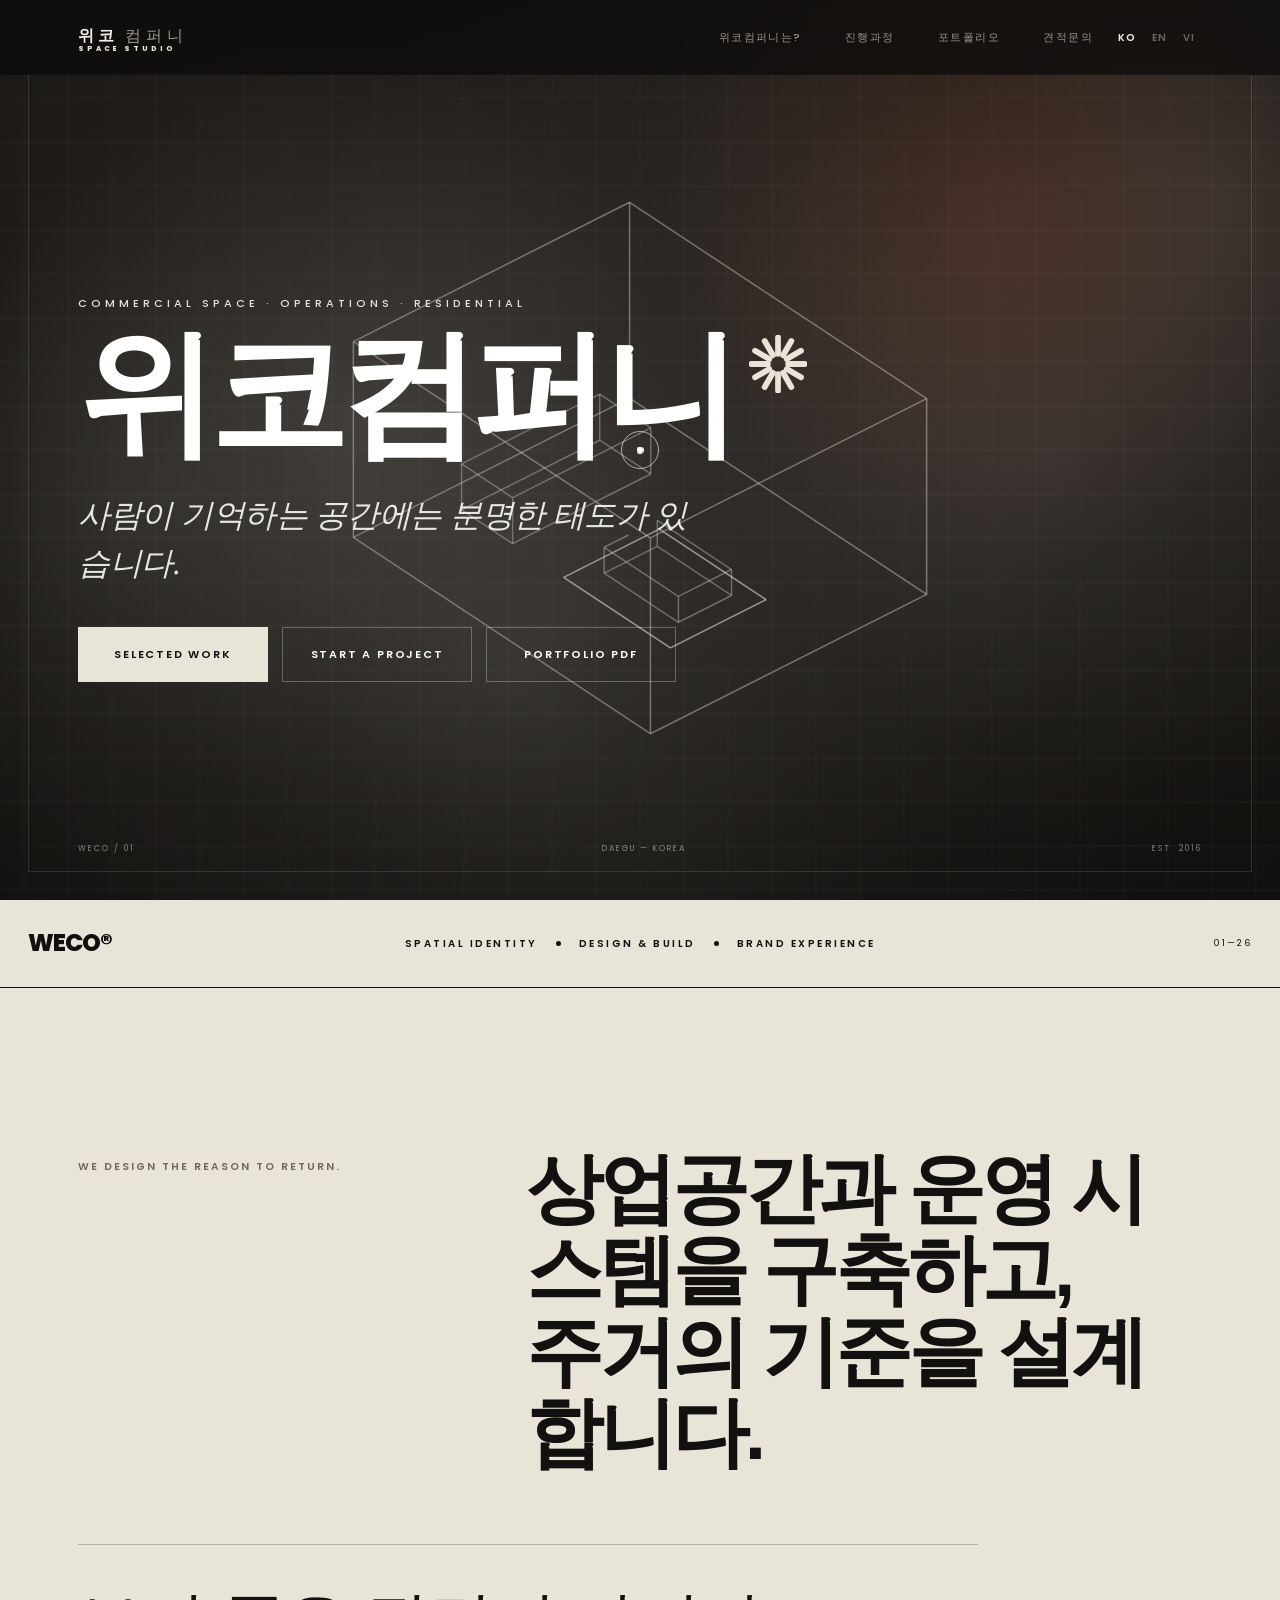
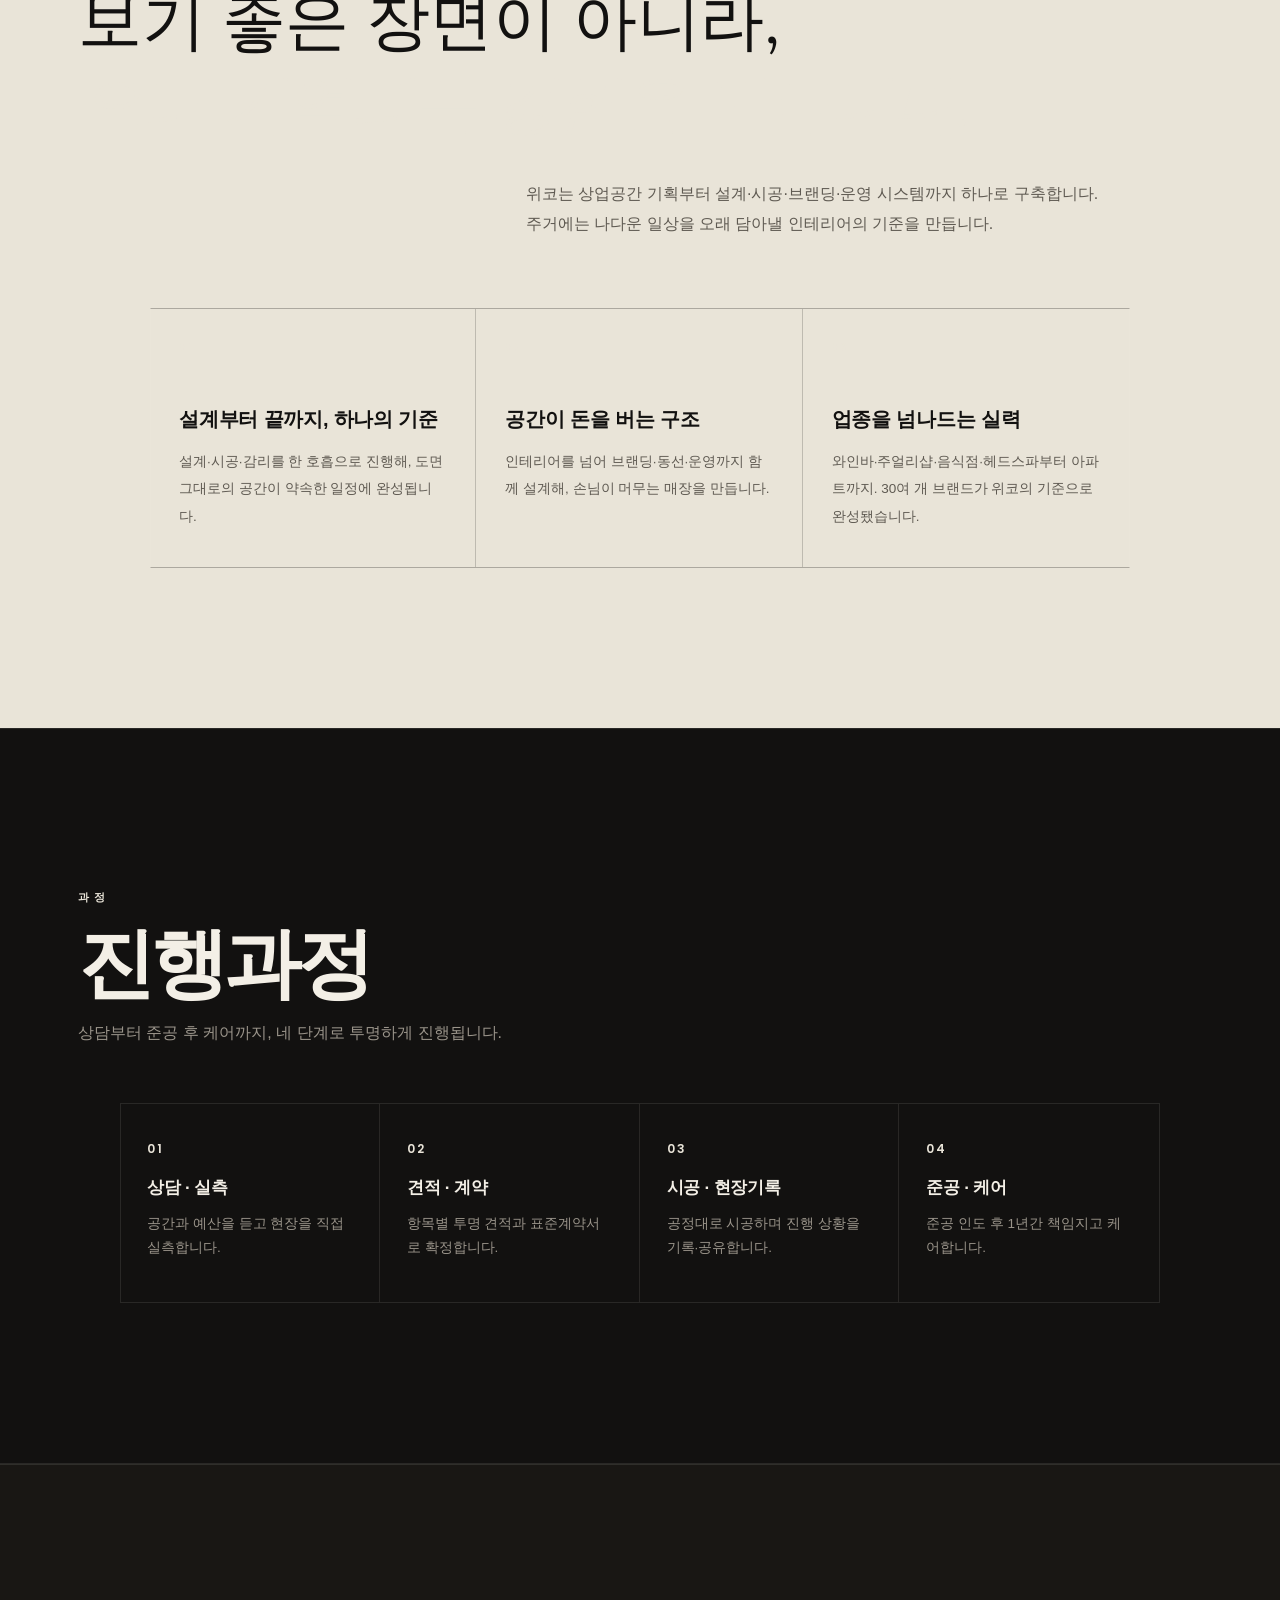
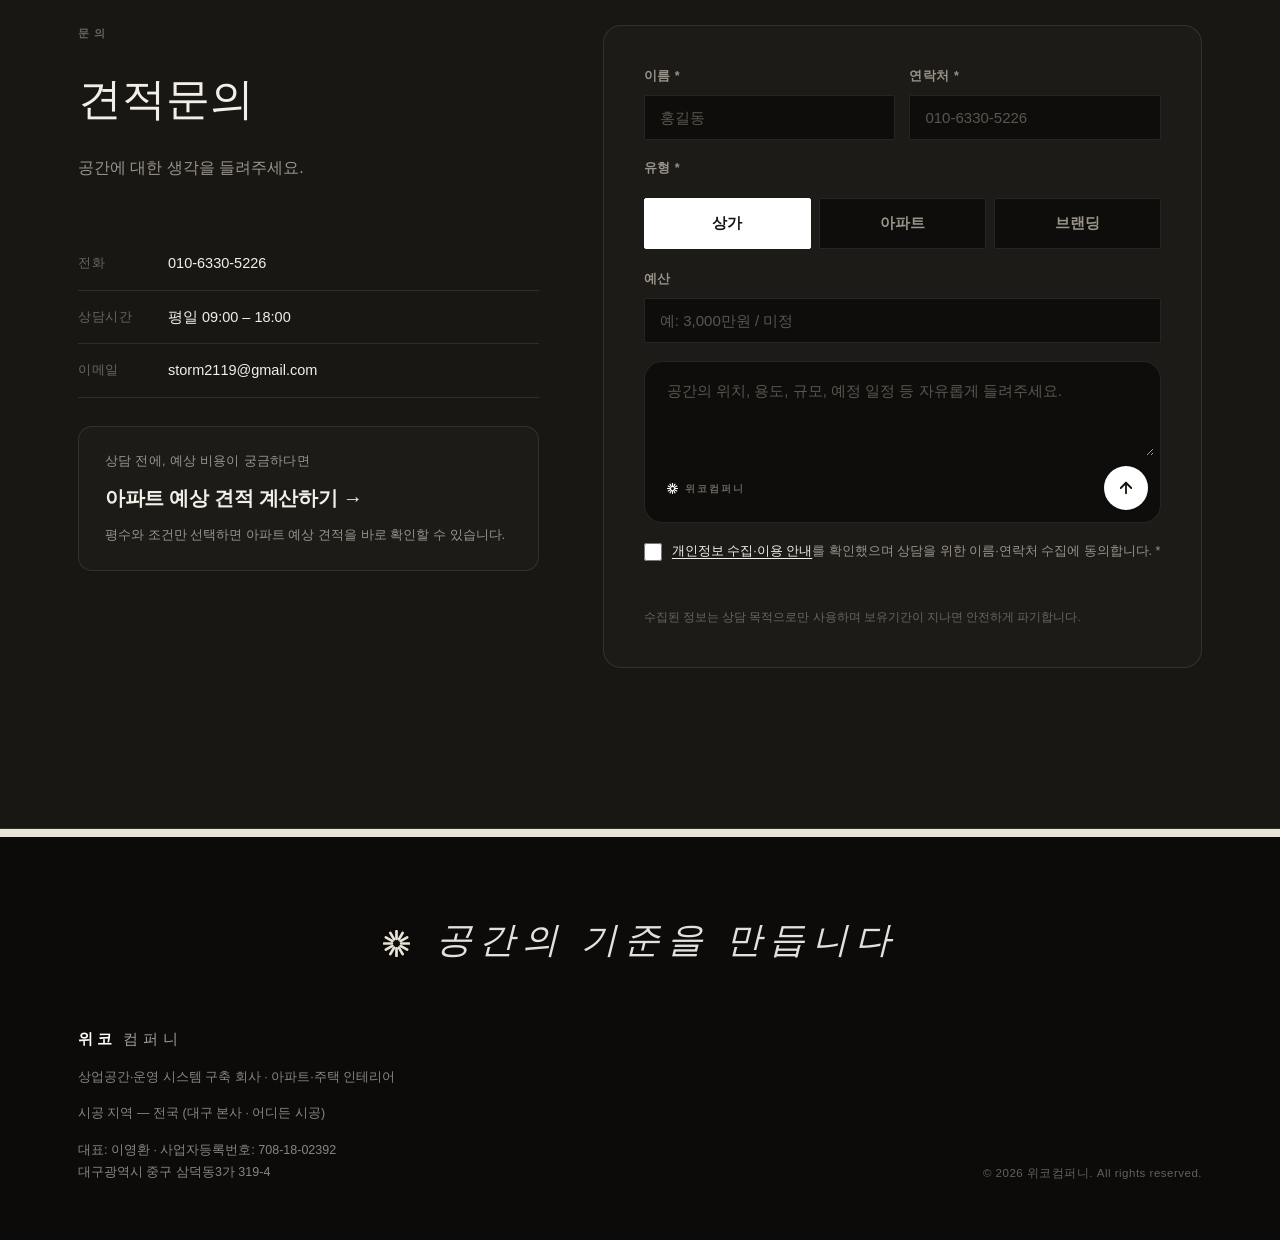
==== commit 1267bf0e: "Show completed photo galleries for all commercial projects" ====
--- a/index.html
+++ b/index.html
@@ -85,6 +85,7 @@
     <div class="hero-actions">
       <a href="#portfolio" class="btn btn-cream btn-lg">SELECTED WORK</a>
       <a href="#contact" class="btn btn-gl btn-lg">START A PROJECT</a>
+      <a href="WECO_PORTFOLIO_2026.pdf" class="btn btn-gl btn-lg" download>PORTFOLIO PDF</a>
     </div>
     <div class="hero-axis" aria-hidden="true"><span>WECO / 01</span><span>DAEGU — KOREA</span><span>EST. 2016</span></div>
   </div>
@@ -115,8 +116,8 @@
   <div class="pv-scroll" data-lenis-prevent>
     <div class="pv-cat"><h3 class="pv-cat-title">상가</h3><p class="pv-cat-sub">매출이 나오는 상업 공간 설계와 시공</p></div>
     <div class="proj-grid">
-      <article class="proj-card" data-photos="images/jewel-cover-polished.png|images/jewel-09.jpg|images/jewel-01.jpg|images/jewel-02.jpg|images/jewel-03.jpg|images/jewel-04.jpg|images/jewel-05.jpg|images/jewel-06.jpg|images/jewel-07.jpg|images/jewel-08.jpg|images/jewel-10.jpg|images/jewel-11.jpg|images/jewel-12.jpg|images/jewel-13.jpg|images/jewel-14.jpg">
-        <div class="proj-img"><img loading="lazy" decoding="async" src="images/jewel-cover-polished.png" alt="FOUQUET 주얼리샵 정면 쇼룸 포트폴리오 이미지 — 위코컴퍼니" onerror="this.closest('.proj-img').style.background='#1d1b18'" /><span class="photo-count">15</span></div>
+      <article class="proj-card" data-photos="images/jewel-cover-polished.jpg|images/jewel-09.jpg|images/jewel-01.jpg|images/jewel-02.jpg|images/jewel-03.jpg|images/jewel-04.jpg|images/jewel-05.jpg|images/jewel-06.jpg|images/jewel-07.jpg|images/jewel-08.jpg|images/jewel-10.jpg|images/jewel-11.jpg|images/jewel-12.jpg|images/jewel-13.jpg|images/jewel-14.jpg">
+        <div class="proj-img"><img loading="lazy" decoding="async" src="images/jewel-cover-polished.jpg" alt="FOUQUET 주얼리샵 정면 쇼룸 포트폴리오 이미지 — 위코컴퍼니" onerror="this.closest('.proj-img').style.background='#1d1b18'" /><span class="photo-count">15</span></div>
         <div class="proj-meta"><em>주얼리</em><h3>주얼리샵</h3><p>주얼리 쇼룸 · 매장 인테리어</p></div>
       </article>
       <article class="proj-card" data-photos="images/gem-05.jpg|images/gem-01.jpg|images/gem-02.jpg|images/gem-03.jpg|images/gem-04.jpg|images/gem-06.jpg|images/gem-07.jpg|images/gem-08.jpg|images/gem-09.jpg|images/gem-10.jpg">
@@ -159,48 +160,48 @@
         <div class="proj-img"><img loading="lazy" decoding="async" src="images/janghyo-01.jpg" alt="장효 다이닝 · 매장 인테리어 시공 사례 — 위코컴퍼니" onerror="this.closest('.proj-img').style.background='#1d1b18'" /><span class="photo-count">8</span></div>
         <div class="proj-meta"><em>음식점</em><h3>장효</h3><p>다이닝 · 매장 인테리어</p></div>
       </article>
-      <article class="proj-card" data-photos="images/mild-01.jpg|images/mild-02.jpg|images/mild-03.jpg|images/mild-04.jpg|images/mild-05.jpg|images/mild-06.jpg|images/mild-07.jpg|images/mild-08.jpg|images/mild-09.jpg|images/mild-10.jpg">
-        <div class="proj-img"><img loading="lazy" decoding="async" src="images/mild-01.jpg" alt="마일드하우스 라운지 바 매장 인테리어 시공 사례 — 위코컴퍼니" onerror="this.closest('.proj-img').style.background='#1d1b18'" /><span class="photo-count">10</span></div>
+      <article class="proj-card" data-photos="images/mild-11.jpg|images/mild-12.jpg|images/mild-13.jpg|images/mild-14.jpg|images/mild-15.jpg|images/mild-01.jpg|images/mild-02.jpg|images/mild-03.jpg|images/mild-04.jpg|images/mild-05.jpg|images/mild-06.jpg|images/mild-07.jpg|images/mild-08.jpg|images/mild-09.jpg|images/mild-10.jpg">
+        <div class="proj-img"><img loading="lazy" decoding="async" src="images/mild-11.jpg" alt="마일드하우스 대구 삼덕동 외관과 라운지 바 내부 인테리어 — 위코컴퍼니" onerror="this.closest('.proj-img').style.background='#1d1b18'" /><span class="photo-count">15</span></div>
         <div class="proj-meta"><em>라운지 바</em><h3>마일드하우스</h3><p>라운지 바 · 매장 인테리어</p></div>
       </article>
       <article class="proj-card" data-photos="images/office-04.jpg|images/office-01.jpg|images/office-02.jpg|images/office-03.jpg|images/office-05.jpg|images/office-06.jpg|images/office-07.jpg|images/office-08.jpg">
         <div class="proj-img"><img loading="lazy" decoding="async" src="images/office-04.jpg" alt="사무실 인테리어 시공 사례 — 위코컴퍼니" onerror="this.closest('.proj-img').style.background='#1d1b18'" /><span class="photo-count">8</span></div>
         <div class="proj-meta"><em>오피스</em><h3>사무실 인테리어</h3><p>오피스 · 사무공간 인테리어</p></div>
       </article>
-      <article class="proj-card" data-photos="images/act-hotel-01.jpg">
-        <div class="proj-img"><img loading="lazy" decoding="async" src="images/act-hotel-01.jpg" alt="ACT 호텔 대구 외관 및 호텔 인테리어 시공 사례 — 위코컴퍼니" onerror="this.closest('.proj-img').style.background='#1d1b18'" /><span class="photo-count">1</span></div>
+      <article class="proj-card" data-photos="images/act-hotel-01.jpg|images/act-hotel-02.jpg|images/act-hotel-03.jpg|images/act-hotel-04.jpg">
+        <div class="proj-img"><img loading="lazy" decoding="async" src="images/act-hotel-01.jpg" alt="ACT 호텔 대구 외관과 로비·라운지 인테리어 시공 사례 — 위코컴퍼니" onerror="this.closest('.proj-img').style.background='#1d1b18'" /><span class="photo-count">4</span></div>
         <div class="proj-meta"><em>호텔</em><h3>ACT 호텔</h3><p>호텔 · 대구 공간 인테리어</p></div>
       </article>
       <article class="proj-card" data-photos="images/scalp-03.jpg|images/scalp-01.jpg|images/scalp-02.jpg|images/scalp-04.jpg|images/scalp-05.jpg|images/scalp-06.jpg|images/scalp-07.jpg|images/scalp-08.jpg|images/scalp-09.jpg|images/scalp-10.jpg">
         <div class="proj-img"><img loading="lazy" decoding="async" src="images/scalp-03.jpg" alt="두피케어샵 두피케어 · 매장 인테리어 시공 사례 — 위코컴퍼니" onerror="this.closest('.proj-img').style.background='#1d1b18'" /><span class="photo-count">10</span></div>
         <div class="proj-meta"><em>헤드스파</em><h3>헤드스파·두피케어샵</h3><p>헤드스파 · 두피케어 매장 인테리어</p></div>
       </article>
-      <article class="proj-card proj-soon">
-        <div class="proj-img"><span class="soon-label">사진 준비중</span></div>
+      <article class="proj-card" data-photos="images/buhair-01.png|images/buhair-01.jpg|images/buhair-02.jpg|images/buhair-03.jpg|images/buhair-04.jpg|images/buhair-05.jpg|images/buhair-06.jpg">
+        <div class="proj-img"><img loading="lazy" decoding="async" src="images/buhair-01.png" alt="부헤어 사람이 없는 미용실 내부 헤어살롱 인테리어 시공 사례 — 위코컴퍼니" onerror="this.closest('.proj-img').style.background='#1d1b18'" /><span class="photo-count">7</span></div>
         <div class="proj-meta"><em>미용실</em><h3>부헤어</h3><p>미용실 · 헤어살롱 인테리어</p></div>
       </article>
       <article class="proj-card" data-photos="images/olhi-02.jpg|images/olhi-03.jpg|images/olhi-04.jpg|images/olhi-05.jpg|images/olhi-06.jpg|images/olhi-08.jpg|images/olhi-09.jpg|images/olhi-10.jpg|images/olhi-11.jpg|images/olhi-12.jpg">
         <div class="proj-img"><img loading="lazy" decoding="async" src="images/olhi-02.jpg" alt="올히 숯불구이 전문점 광주 외관 및 매장 인테리어 시공 사례 — 위코컴퍼니" onerror="this.closest('.proj-img').style.background='#1d1b18'" /><span class="photo-count">10</span></div>
         <div class="proj-meta"><em>음식점</em><h3>올히 숯불구이</h3><p>숯불구이 전문점 · 광주 매장 인테리어</p></div>
       </article>
-      <article class="proj-card" data-photos="images/mijin-exterior.png|images/mijin-01.jpg">
-        <div class="proj-img"><img loading="lazy" decoding="async" src="images/mijin-exterior.png" alt="미진삼겹살 외관 및 매장 인테리어 시공 사례 — 위코컴퍼니" onerror="this.closest('.proj-img').style.background='#1d1b18'" /><span class="photo-count">2</span></div>
+      <article class="proj-card" data-photos="images/mijin-exterior.jpg|images/mijin-01.jpg|images/mijin-02.jpg|images/mijin-03.jpg|images/mijin-04.jpg">
+        <div class="proj-img"><img loading="lazy" decoding="async" src="images/mijin-exterior.jpg" alt="미진삼겹살 외관과 출입 동선·내부 인테리어 시공 사례 — 위코컴퍼니" onerror="this.closest('.proj-img').style.background='#1d1b18'" /><span class="photo-count">5</span></div>
         <div class="proj-meta"><em>음식점</em><h3>미진삼겹살</h3><p>삼겹살 전문점 · 매장 인테리어</p></div>
       </article>
-      <article class="proj-card" data-photos="images/cheongchun-01.jpg">
-        <div class="proj-img"><img loading="lazy" decoding="async" src="images/cheongchun-01.jpg" alt="청춘삼겹살 외관 인테리어 시공 사례 — 위코컴퍼니" onerror="this.closest('.proj-img').style.background='#1d1b18'" /><span class="photo-count">1</span></div>
+      <article class="proj-card" data-photos="images/cheongchun-01.jpg|images/cheongchun-02.jpg|images/cheongchun-03.jpg|images/cheongchun-04.jpg|images/cheongchun-05.jpg">
+        <div class="proj-img"><img loading="lazy" decoding="async" src="images/cheongchun-01.jpg" alt="청춘삼겹살 외관과 홀·육류 쇼케이스 인테리어 시공 사례 — 위코컴퍼니" onerror="this.closest('.proj-img').style.background='#1d1b18'" /><span class="photo-count">5</span></div>
         <div class="proj-meta"><em>음식점</em><h3>청춘삼겹살</h3><p>삼겹살 전문점 · 매장 인테리어</p></div>
       </article>
-      <article class="proj-card proj-soon">
-        <div class="proj-img"><span class="soon-label">사진 준비중</span></div>
+      <article class="proj-card" data-photos="images/goodbeer-01.jpg|images/goodbeer-03.jpg|images/goodbeer-04.jpg|images/goodbeer-05.jpg|images/goodbeer-02.jpg">
+        <div class="proj-img"><img loading="lazy" decoding="async" src="images/goodbeer-01.jpg" alt="굿비어스탠드 대구 교동 사람이 없는 외관과 스탠딩 바 내부 인테리어 — 위코컴퍼니" onerror="this.closest('.proj-img').style.background='#1d1b18'" /><span class="photo-count">5</span></div>
         <div class="proj-meta"><em>펍</em><h3>굿비어스탠드</h3><p>비어 바 · 매장 인테리어</p></div>
       </article>
-      <article class="proj-card proj-soon">
-        <div class="proj-img"><span class="soon-label">사진 준비중</span></div>
+      <article class="proj-card" data-photos="images/nopogai-01.jpg|images/nopogai-02.jpg|images/nopogai-03.jpg|images/nopogai-04.jpg">
+        <div class="proj-img"><img loading="lazy" decoding="async" src="images/nopogai-01.jpg" alt="노포가이 대구 교동 외관과 홀·오픈 주방 인테리어 — 위코컴퍼니" onerror="this.closest('.proj-img').style.background='#1d1b18'" /><span class="photo-count">4</span></div>
         <div class="proj-meta"><em>음식점</em><h3>노포가이</h3><p>음식점 · 매장 인테리어</p></div>
       </article>
-      <article class="proj-card" data-photos="images/nicekyou-exterior-peoplefree.png|images/nicekyou-interior-01.webp">
-        <div class="proj-img"><img loading="lazy" decoding="async" src="images/nicekyou-exterior-peoplefree.png" alt="나이스쿄우 대구 이자카야 외관 및 내부 인테리어 시공 사례 — 위코컴퍼니" onerror="this.closest('.proj-img').style.background='#1d1b18'" /><span class="photo-count">2</span></div>
+      <article class="proj-card" data-photos="images/nicekyou-exterior-peoplefree.jpg|images/nicekyou-interior-01.webp|images/nicekyou-interior-02.jpg">
+        <div class="proj-img"><img loading="lazy" decoding="async" src="images/nicekyou-exterior-peoplefree.jpg" alt="나이스쿄우 대구 이자카야 외관과 다찌·홀 인테리어 시공 사례 — 위코컴퍼니" onerror="this.closest('.proj-img').style.background='#1d1b18'" /><span class="photo-count">3</span></div>
         <div class="proj-meta"><em>일식</em><h3>나이스쿄우</h3><p>일식 · 매장 인테리어</p></div>
       </article>
       <article class="proj-card" data-photos="images/cheongwoo-02.jpg|images/cheongwoo-01.jpg|images/cheongwoo-03.jpg|images/cheongwoo-04.jpg|images/cheongwoo-05.jpg|images/cheongwoo-06.jpg|images/cheongwoo-07.jpg|images/cheongwoo-08.jpg|images/cheongwoo-09.jpg|images/cheongwoo-10.jpg">
@@ -211,17 +212,29 @@
         <div class="proj-img"><img loading="lazy" decoding="async" src="images/arrangement-01.jpg" alt="어레인지먼트 포항 카페 외관 및 매장 인테리어 시공 사례 — 위코컴퍼니" onerror="this.closest('.proj-img').style.background='#1d1b18'" /><span class="photo-count">5</span></div>
         <div class="proj-meta"><em>카페</em><h3>어레인지먼트</h3><p>카페 · 포항 매장 인테리어</p></div>
       </article>
-      <article class="proj-card" data-photos="images/woobok-01.png">
-        <div class="proj-img"><img loading="lazy" decoding="async" src="images/woobok-01.png" alt="우복금 본점 외관 및 숯불갈비 매장 인테리어 시공 사례 — 위코컴퍼니" onerror="this.closest('.proj-img').style.background='#1d1b18'" /><span class="photo-count">1</span></div>
+      <article class="proj-card" data-photos="images/hauhai-01.jpg|images/hauhai-02.jpg|images/hauhai-03.jpg">
+        <div class="proj-img"><img loading="lazy" decoding="async" src="images/hauhai-01.jpg" alt="하우하이 포항 카페·펍 외관과 계단·테라스 인테리어 시공 사례 — 위코컴퍼니" onerror="this.closest('.proj-img').style.background='#1d1b18'" /><span class="photo-count">3</span></div>
+        <div class="proj-meta"><em>카페·펍</em><h3>하우하이</h3><p>카페·펍 · 포항 공간 인테리어</p></div>
+      </article>
+      <article class="proj-card" data-photos="images/woobok-01.jpg|images/woobok-02.jpg|images/woobok-03.jpg|images/woobok-04.jpg|images/woobok-05.jpg">
+        <div class="proj-img"><img loading="lazy" decoding="async" src="images/woobok-01.jpg" alt="우복금 본점 외관과 홀·카운터 인테리어 시공 사례 — 위코컴퍼니" onerror="this.closest('.proj-img').style.background='#1d1b18'" /><span class="photo-count">5</span></div>
         <div class="proj-meta"><em>음식점</em><h3>우복금 본점</h3><p>숯불갈비 · 매장 인테리어</p></div>
       </article>
-      <article class="proj-card proj-soon">
-        <div class="proj-img"><span class="soon-label">사진 준비중</span></div>
+      <article class="proj-card" data-photos="images/lamen-01.jpg|images/lamen-02.jpg|images/lamen-03.jpg|images/lamen-04.jpg">
+        <div class="proj-img"><img loading="lazy" decoding="async" src="images/lamen-01.jpg" alt="엘에이멘 대구 죽전동 라멘집 외관과 카운터 인테리어 — 위코컴퍼니" onerror="this.closest('.proj-img').style.background='#1d1b18'" /><span class="photo-count">4</span></div>
         <div class="proj-meta"><em>라멘</em><h3>엘에이멘</h3><p>라멘 전문점 · 매장 인테리어</p></div>
       </article>
-      <article class="proj-card proj-soon">
-        <div class="proj-img"><span class="soon-label">사진 준비중</span></div>
+      <article class="proj-card" data-photos="images/yohi-01.jpg|images/yohi-02.jpg|images/yohi-03.jpg|images/yohi-04.jpg|images/yohi-05.jpg|images/yohi-06.jpg">
+        <div class="proj-img"><img loading="lazy" decoding="async" src="images/yohi-01.jpg" alt="요히나이트마켓 대구 삼덕동 외관과 1·2층 내부 인테리어 — 위코컴퍼니" onerror="this.closest('.proj-img').style.background='#1d1b18'" /><span class="photo-count">6</span></div>
         <div class="proj-meta"><em>펍</em><h3>요히나이트마켓</h3><p>펍 · 매장 인테리어</p></div>
+      </article>
+      <article class="proj-card" data-photos="images/mimi-01.jpg|images/mimi-02.jpg|images/mimi-03.jpg|images/mimi-04.jpg|images/mimi-05.jpg|images/mimi-06.jpg">
+        <div class="proj-img"><img loading="lazy" decoding="async" src="images/mimi-01.jpg" alt="봉산동 미미 중식당 외관과 홀 내부 인테리어 — 위코컴퍼니" onerror="this.closest('.proj-img').style.background='#1d1b18'" /><span class="photo-count">6</span></div>
+        <div class="proj-meta"><em>중식</em><h3>봉산동 미미</h3><p>중식당 · 봉산동 매장 인테리어</p></div>
+      </article>
+      <article class="proj-card" data-photos="images/gimijung-01.jpg|images/gimijung-02.jpg|images/gimijung-03.jpg|images/gimijung-04.jpg|images/gimijung-05.jpg">
+        <div class="proj-img"><img loading="lazy" decoding="async" src="images/gimijung-01.jpg" alt="기미중 삼덕동 중식 주점 외관과 홀·오픈 주방 인테리어 — 위코컴퍼니" onerror="this.closest('.proj-img').style.background='#1d1b18'" /><span class="photo-count">5</span></div>
+        <div class="proj-meta"><em>중식 주점</em><h3>기미중</h3><p>중식 주점 · 삼덕동 매장 인테리어</p></div>
       </article>
     </div>
     <div class="pv-cat"><h3 class="pv-cat-title">주거</h3><p class="pv-cat-sub">매일 돌아오고 싶은 집, 아파트·주택 리모델링</p></div>
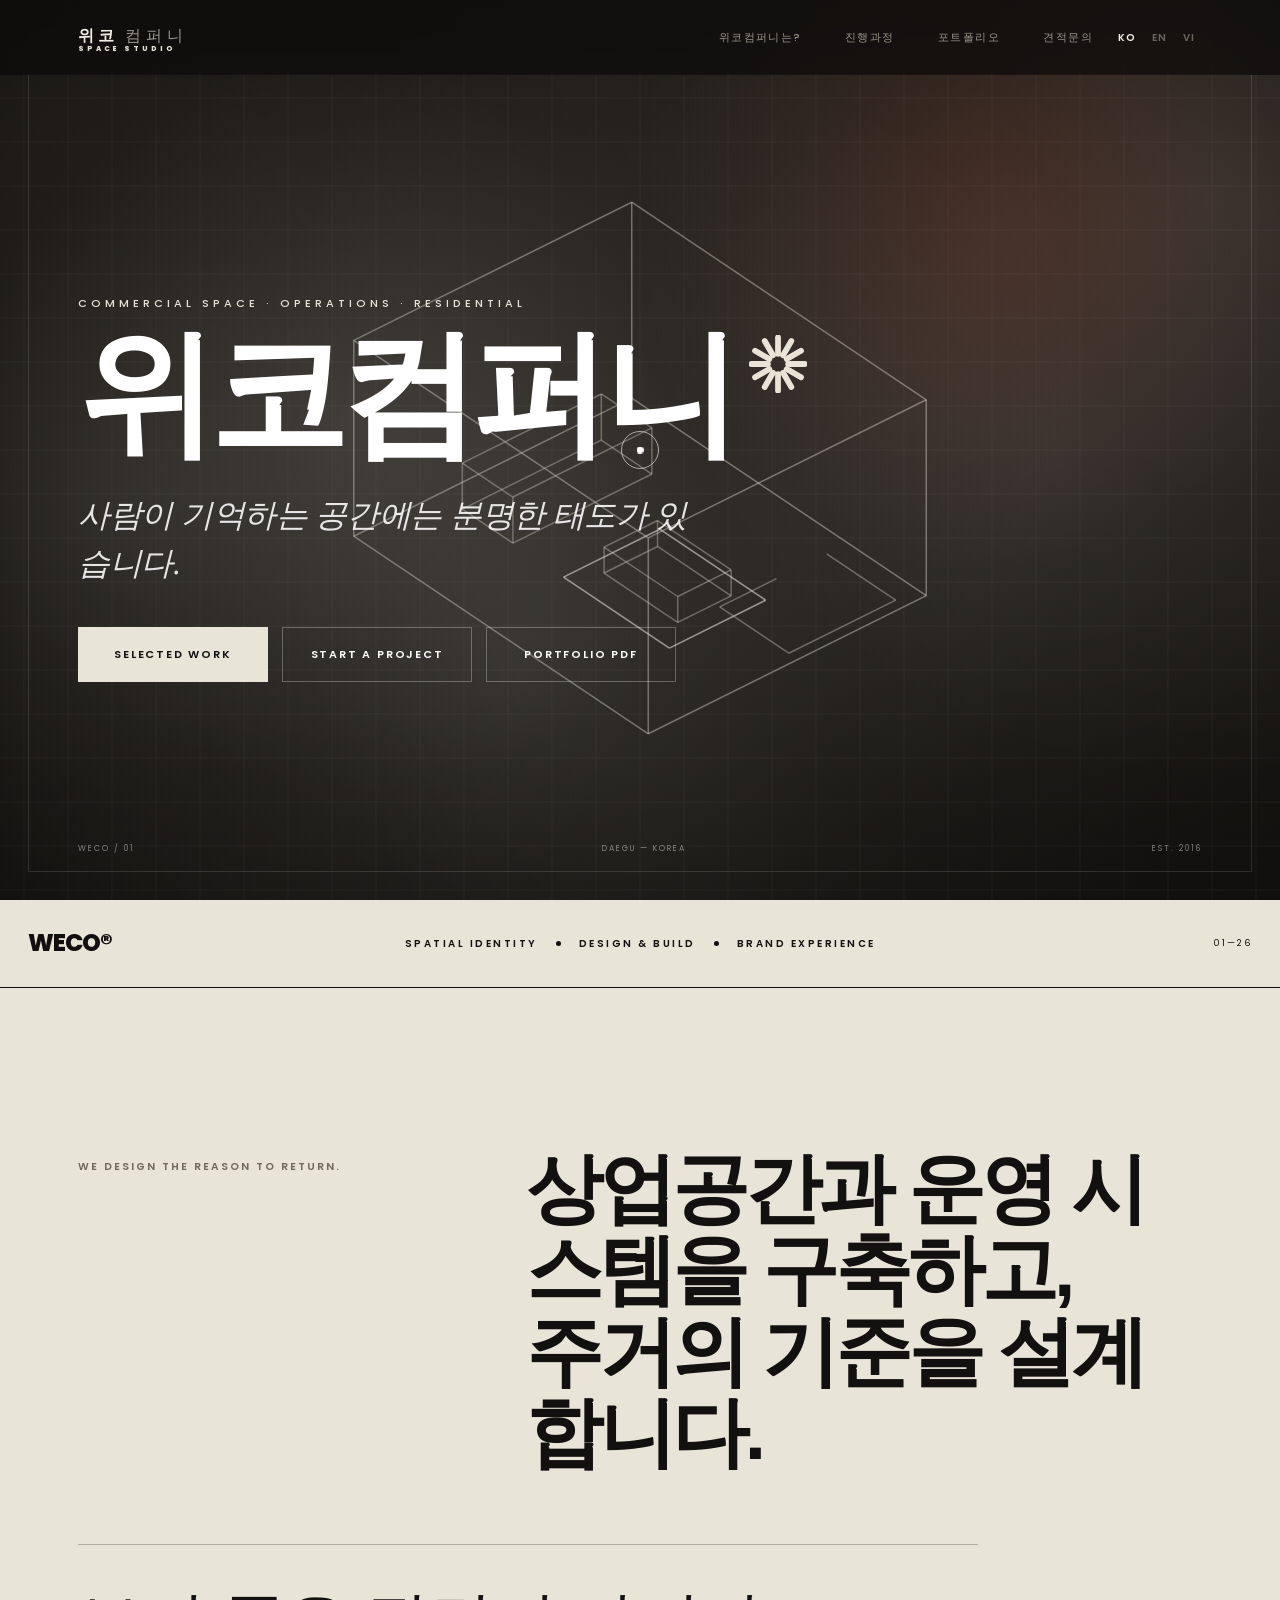
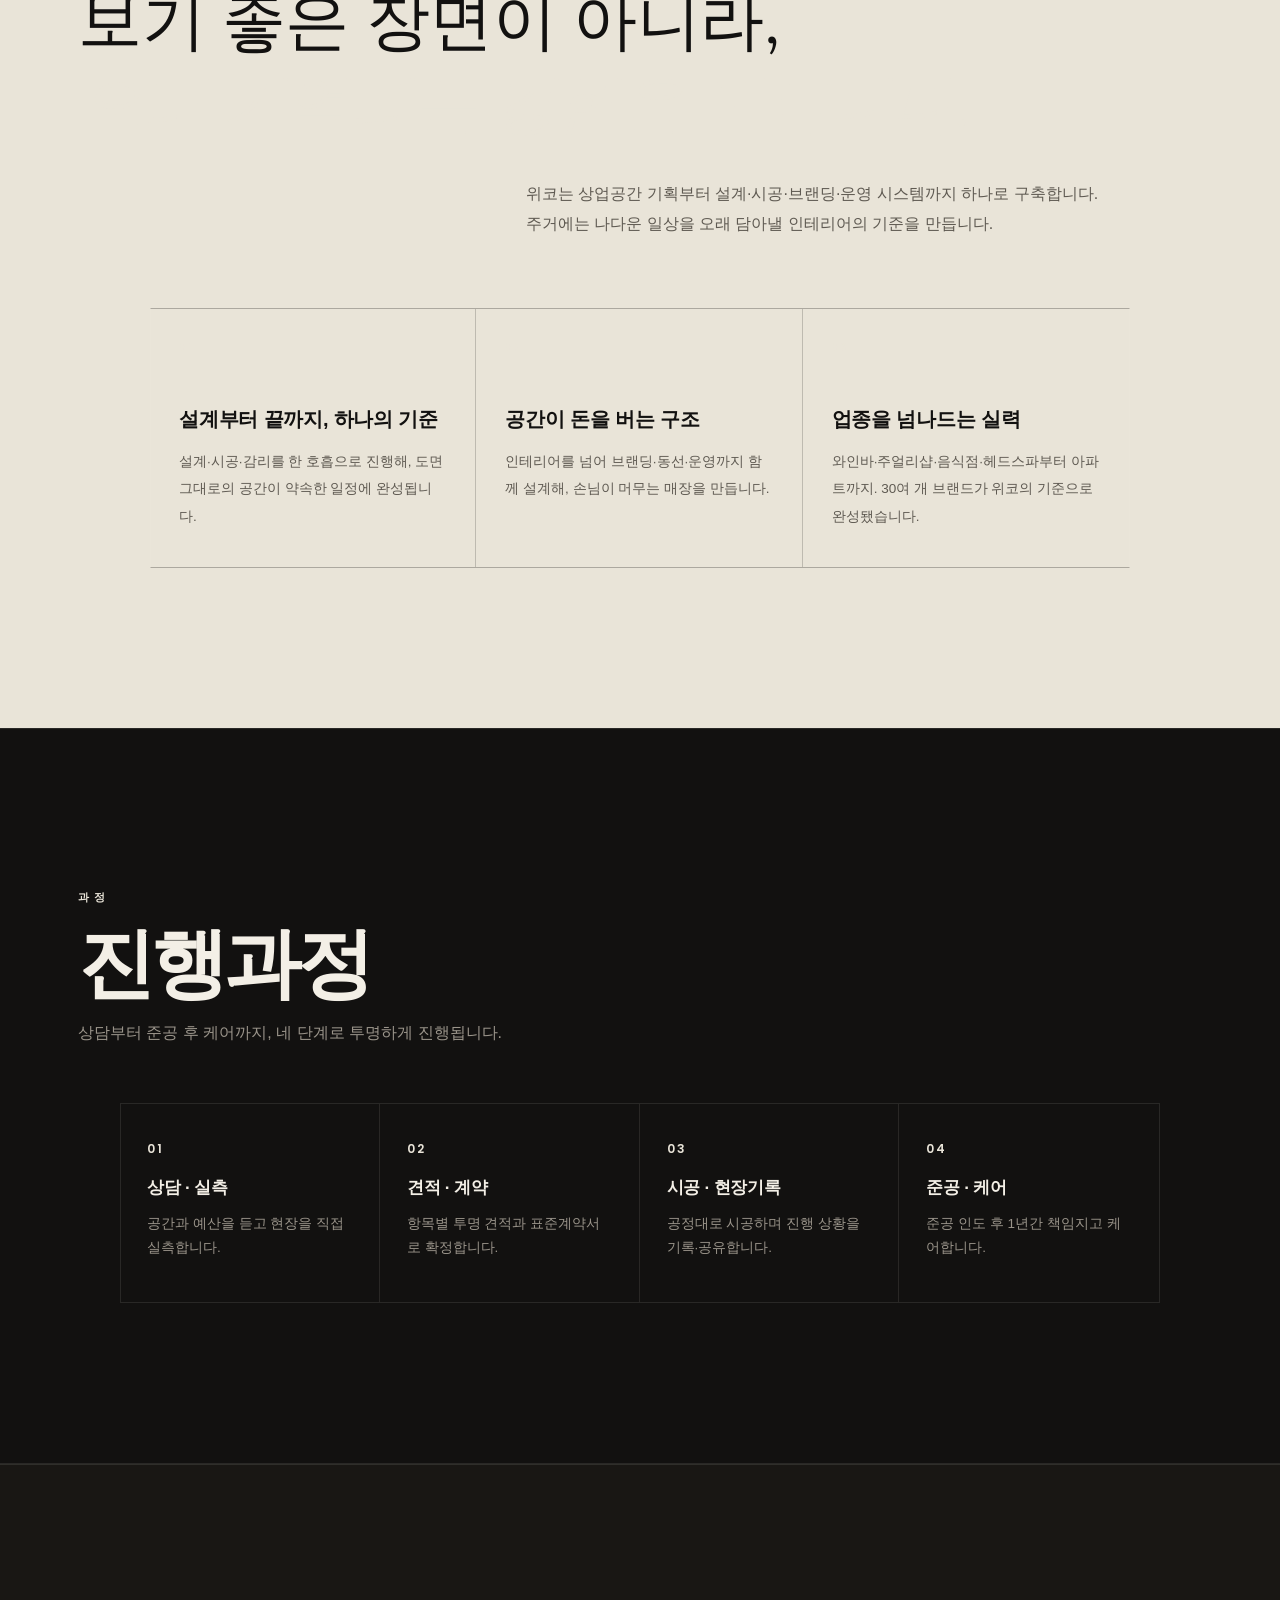
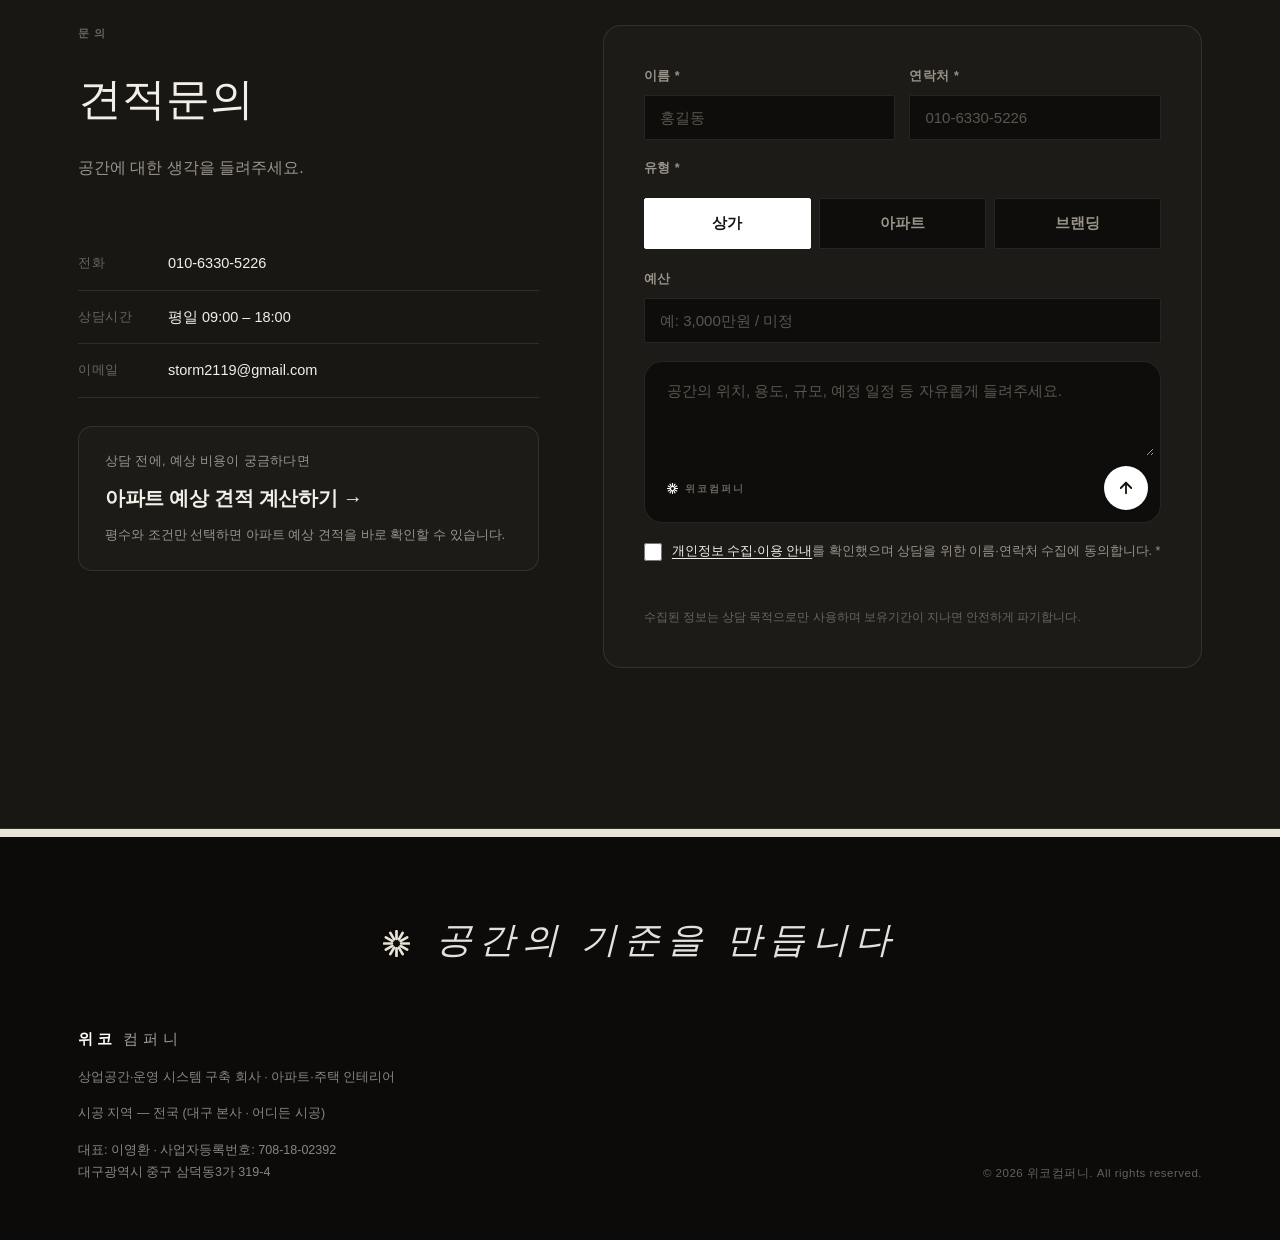
==== commit df61cd49: "Clarify Yohi Night Market is in Samdeok-dong" ====
--- a/index.html
+++ b/index.html
@@ -226,7 +226,7 @@
       </article>
       <article class="proj-card" data-photos="images/yohi-01.jpg|images/yohi-02.jpg|images/yohi-03.jpg|images/yohi-04.jpg|images/yohi-05.jpg|images/yohi-06.jpg">
         <div class="proj-img"><img loading="lazy" decoding="async" src="images/yohi-01.jpg" alt="요히나이트마켓 대구 삼덕동 외관과 1·2층 내부 인테리어 — 위코컴퍼니" onerror="this.closest('.proj-img').style.background='#1d1b18'" /><span class="photo-count">6</span></div>
-        <div class="proj-meta"><em>펍</em><h3>요히나이트마켓</h3><p>펍 · 매장 인테리어</p></div>
+        <div class="proj-meta"><em>펍</em><h3>요히나이트마켓</h3><p>삼덕동 펍 · 매장 인테리어</p></div>
       </article>
       <article class="proj-card" data-photos="images/mimi-01.jpg|images/mimi-02.jpg|images/mimi-03.jpg|images/mimi-04.jpg|images/mimi-05.jpg|images/mimi-06.jpg">
         <div class="proj-img"><img loading="lazy" decoding="async" src="images/mimi-01.jpg" alt="봉산동 미미 중식당 외관과 홀 내부 인테리어 — 위코컴퍼니" onerror="this.closest('.proj-img').style.background='#1d1b18'" /><span class="photo-count">6</span></div>
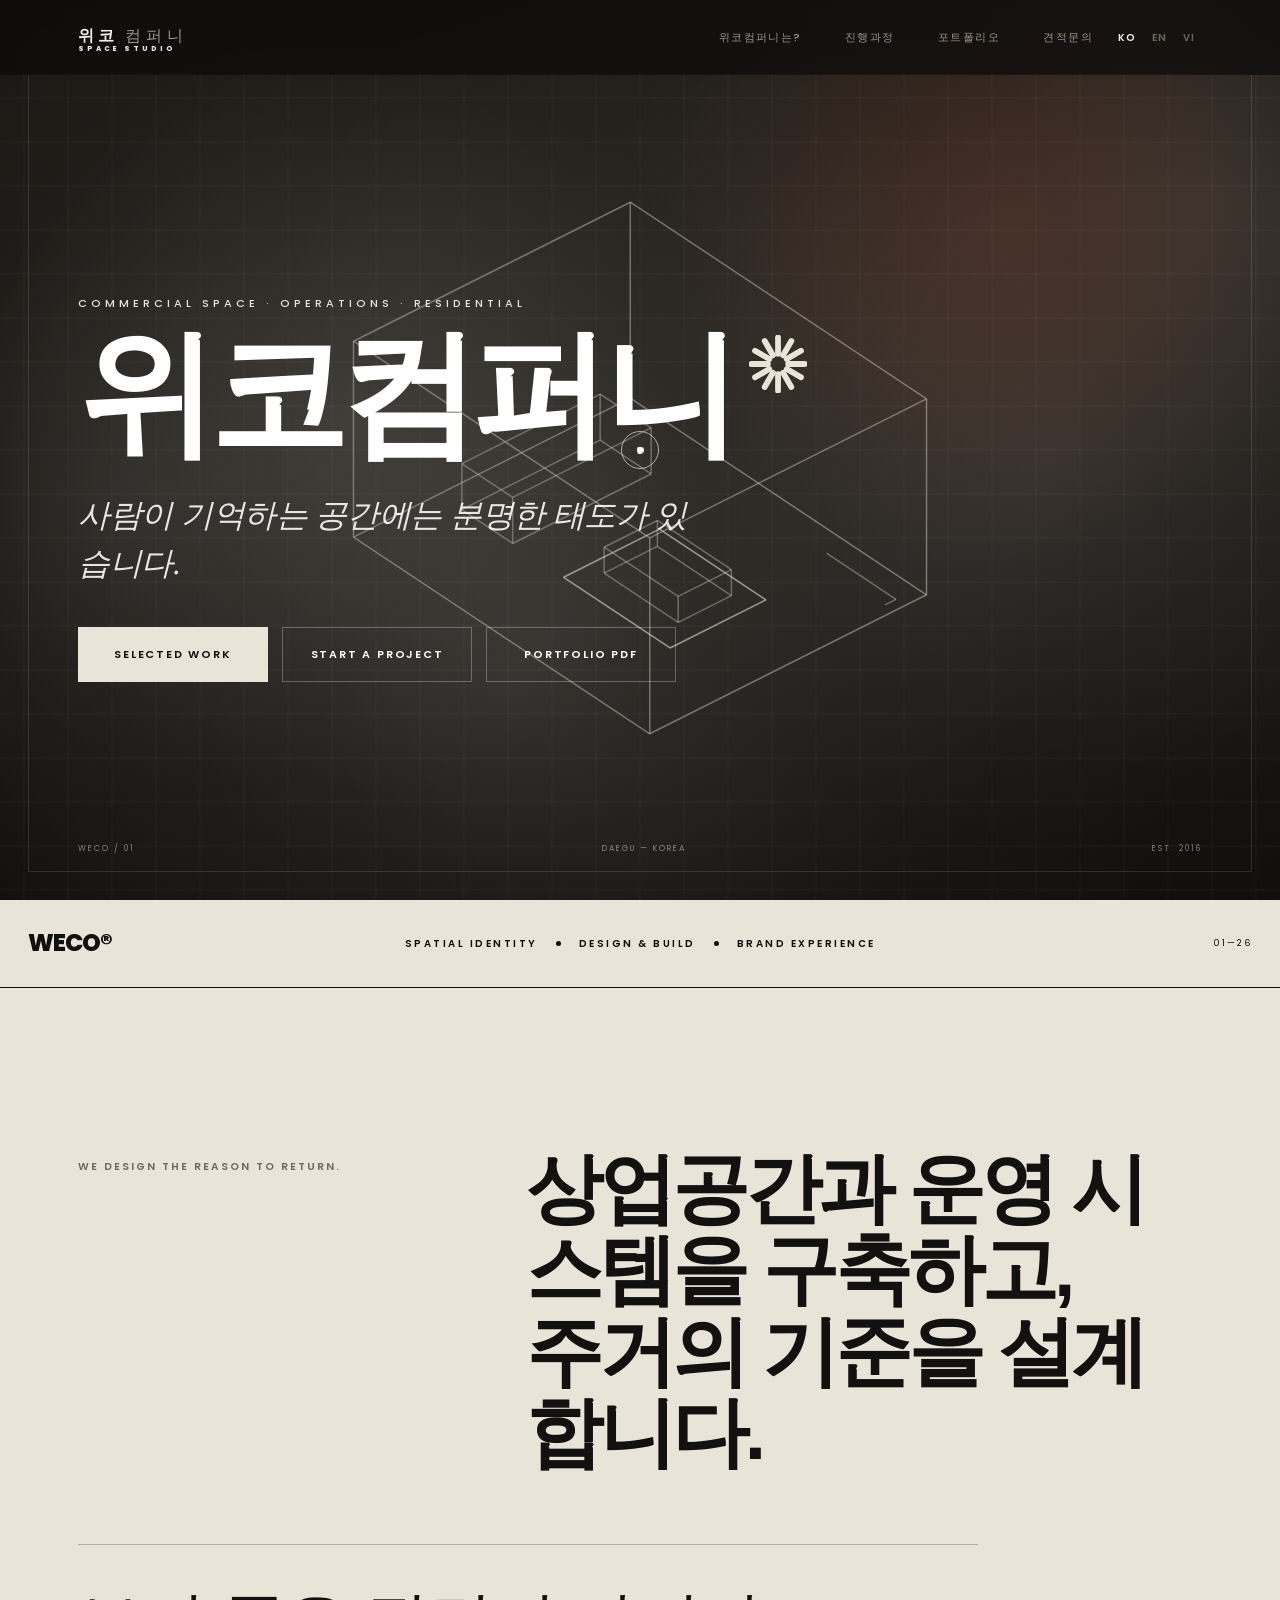
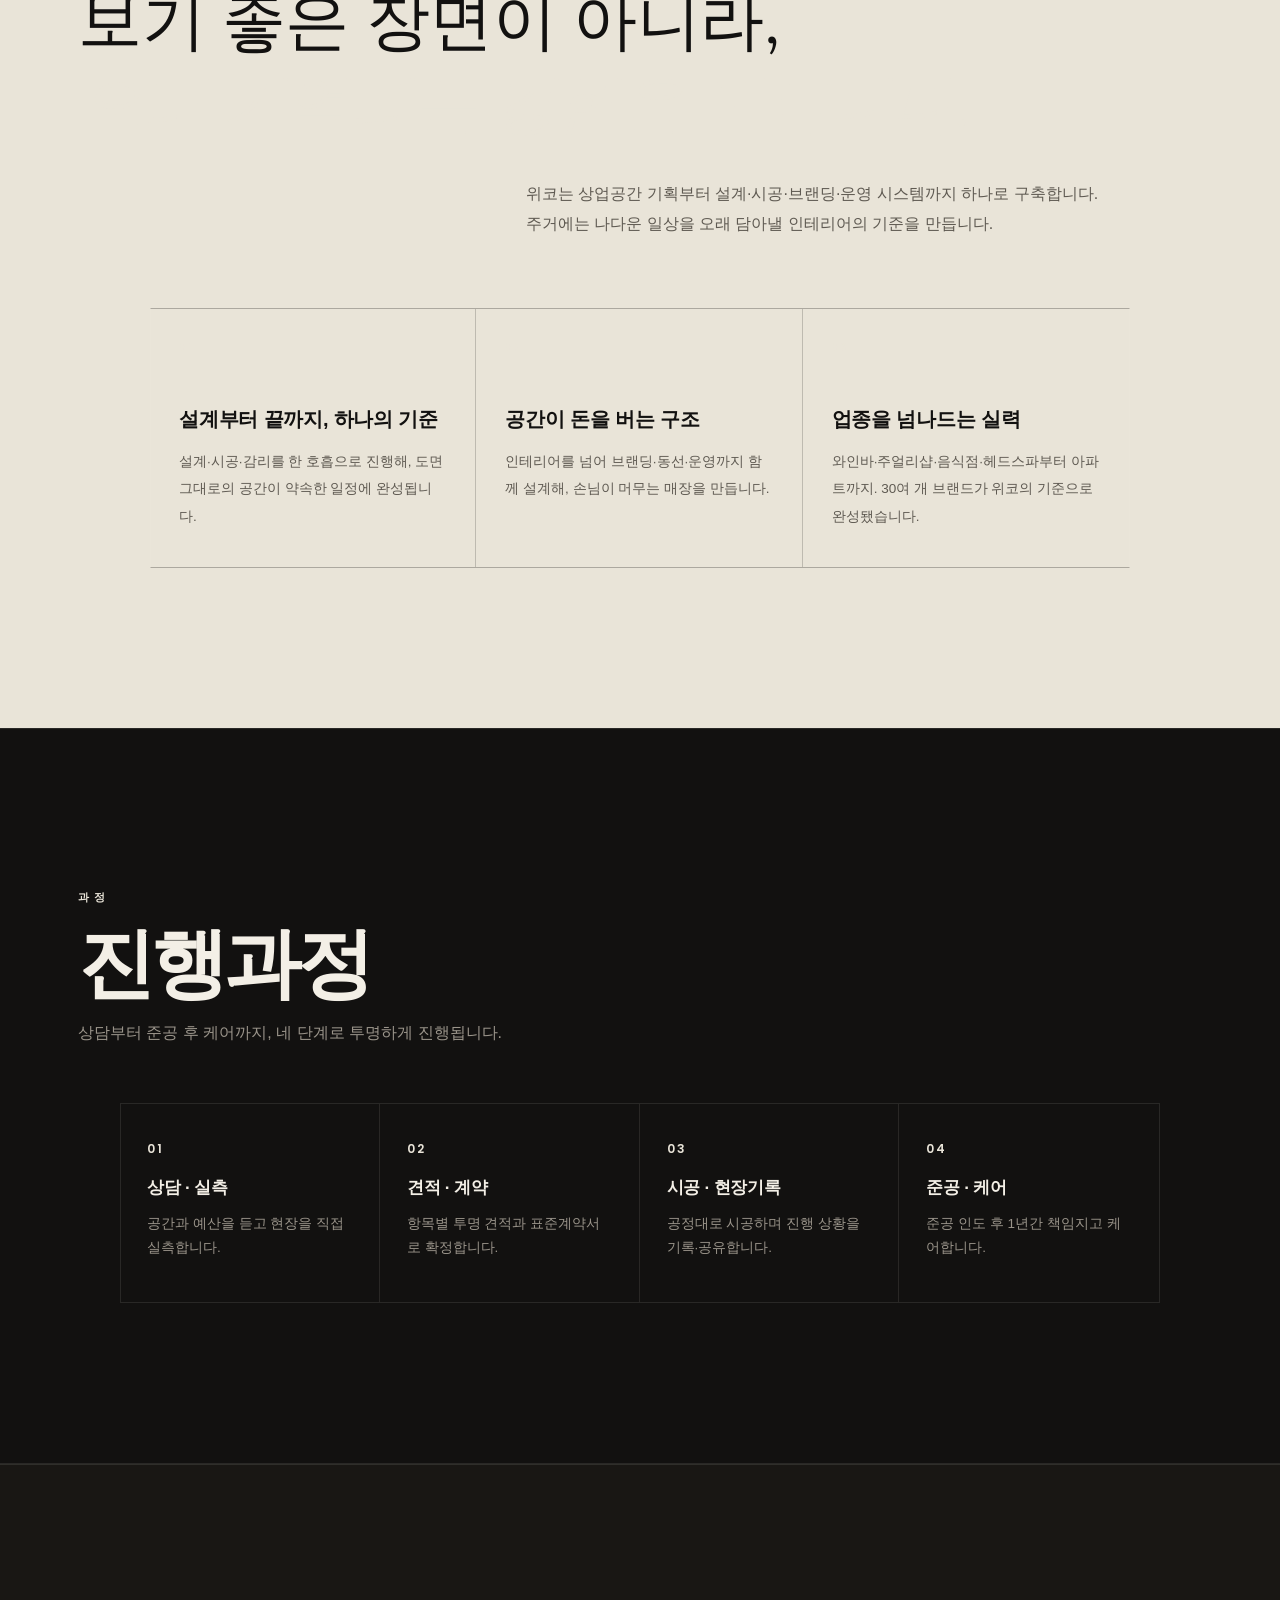
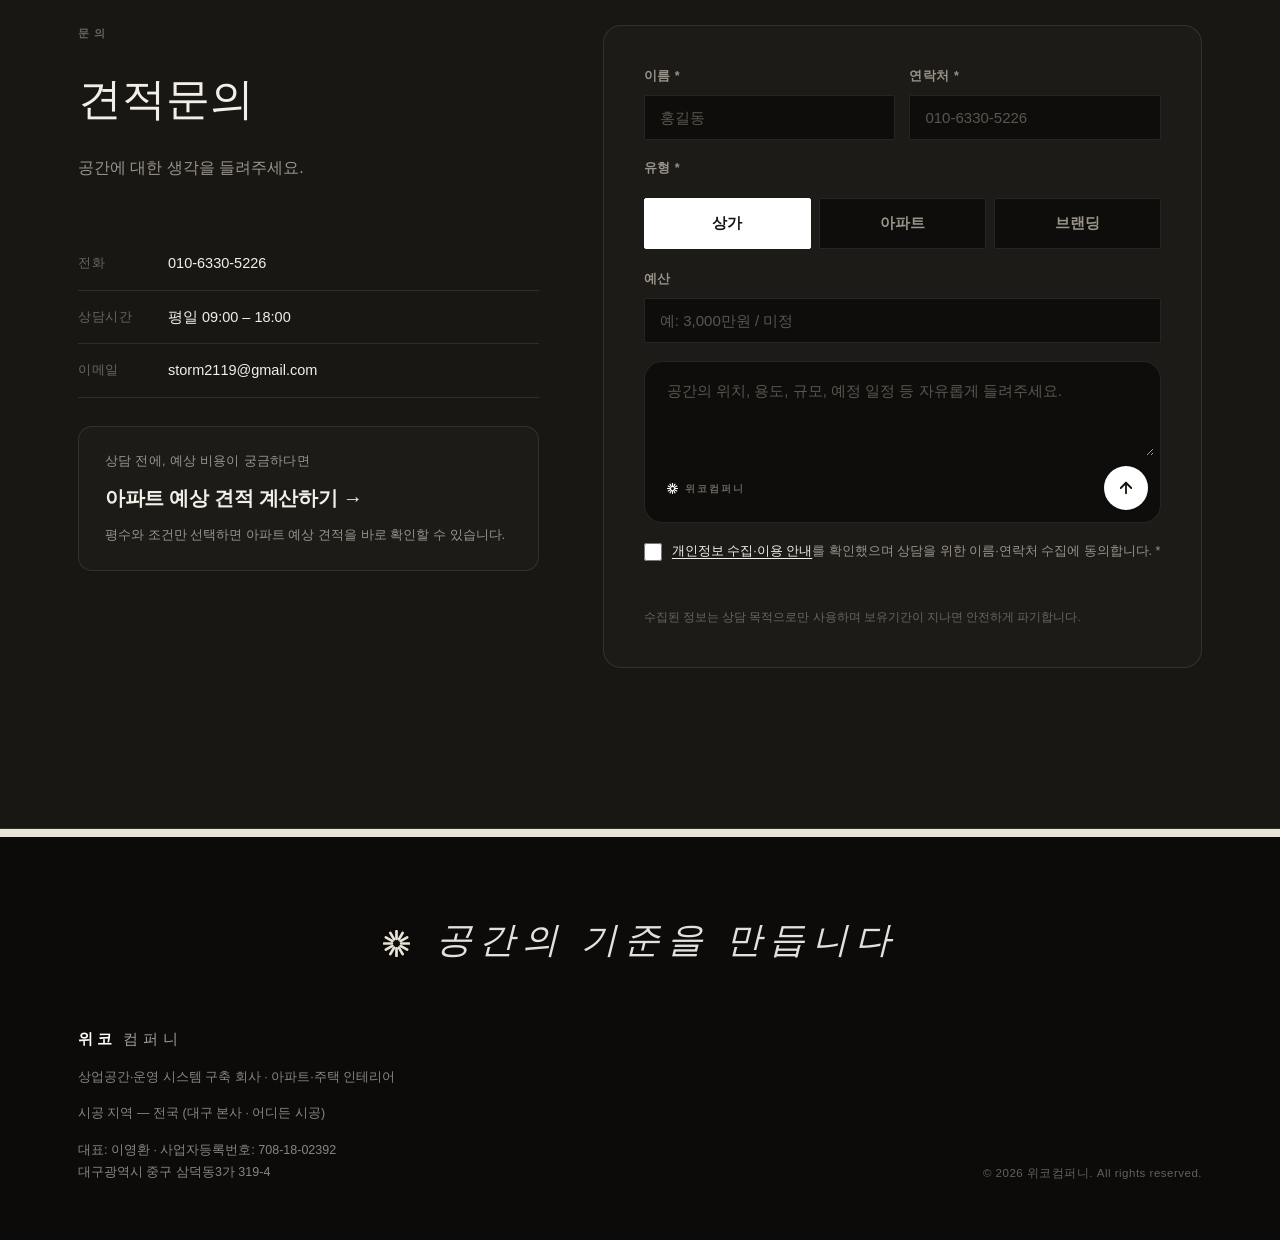
==== commit 703ee6fd: "Add more ACT Hotel exterior and interior photos" ====
--- a/index.html
+++ b/index.html
@@ -168,7 +168,7 @@
         <div class="proj-img"><img loading="lazy" decoding="async" src="images/office-04.jpg" alt="사무실 인테리어 시공 사례 — 위코컴퍼니" onerror="this.closest('.proj-img').style.background='#1d1b18'" /><span class="photo-count">8</span></div>
         <div class="proj-meta"><em>오피스</em><h3>사무실 인테리어</h3><p>오피스 · 사무공간 인테리어</p></div>
       </article>
-      <article class="proj-card" data-photos="images/act-hotel-01.jpg|images/act-hotel-02.jpg|images/act-hotel-03.jpg|images/act-hotel-04.jpg">
+      <article class="proj-card" data-photos="images/act-hotel-01.jpg|images/act-hotel-02.jpg|images/act-hotel-03.jpg|images/act-hotel-04.jpg|images/act-hotel-05.png|images/act-hotel-06.png|images/act-hotel-07.png|images/act-hotel-08.png|images/act-hotel-09.png">
         <div class="proj-img"><img loading="lazy" decoding="async" src="images/act-hotel-01.jpg" alt="ACT 호텔 대구 외관과 로비·라운지 인테리어 시공 사례 — 위코컴퍼니" onerror="this.closest('.proj-img').style.background='#1d1b18'" /><span class="photo-count">4</span></div>
         <div class="proj-meta"><em>호텔</em><h3>ACT 호텔</h3><p>호텔 · 대구 공간 인테리어</p></div>
       </article>
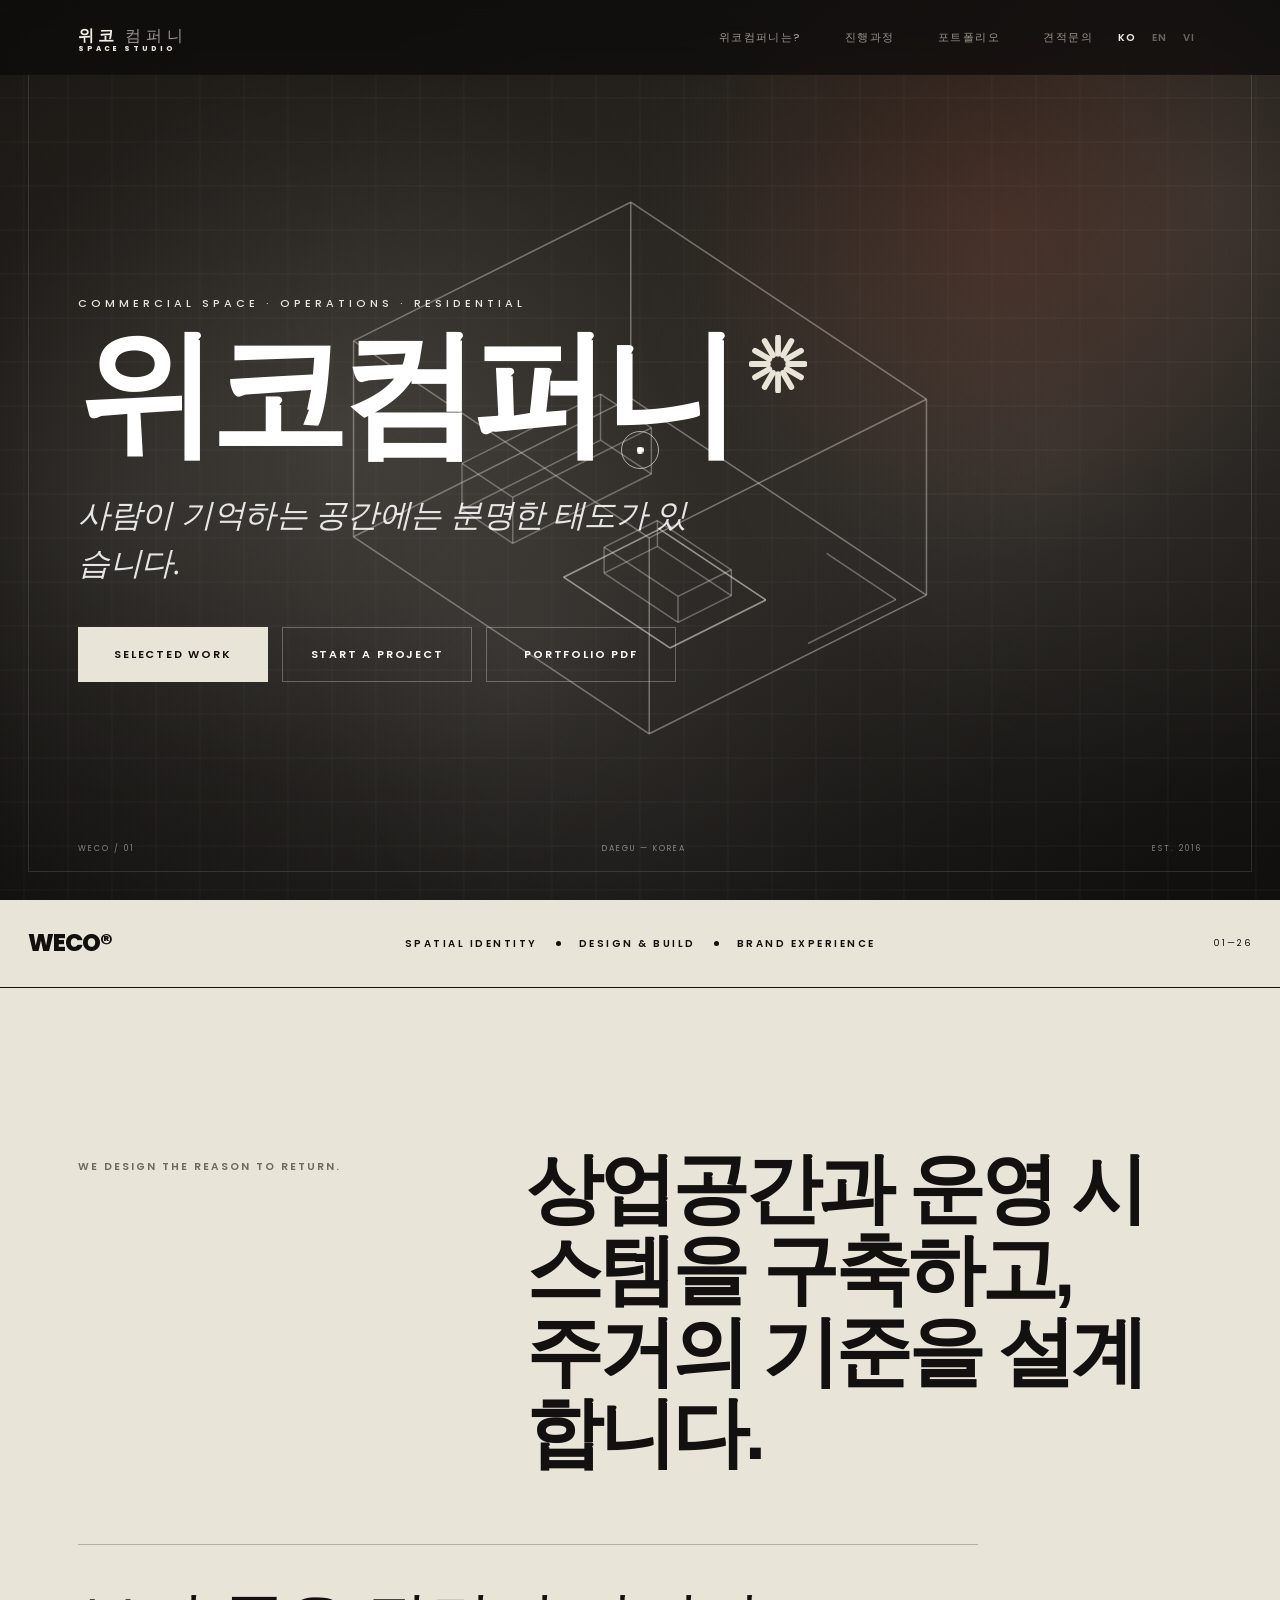
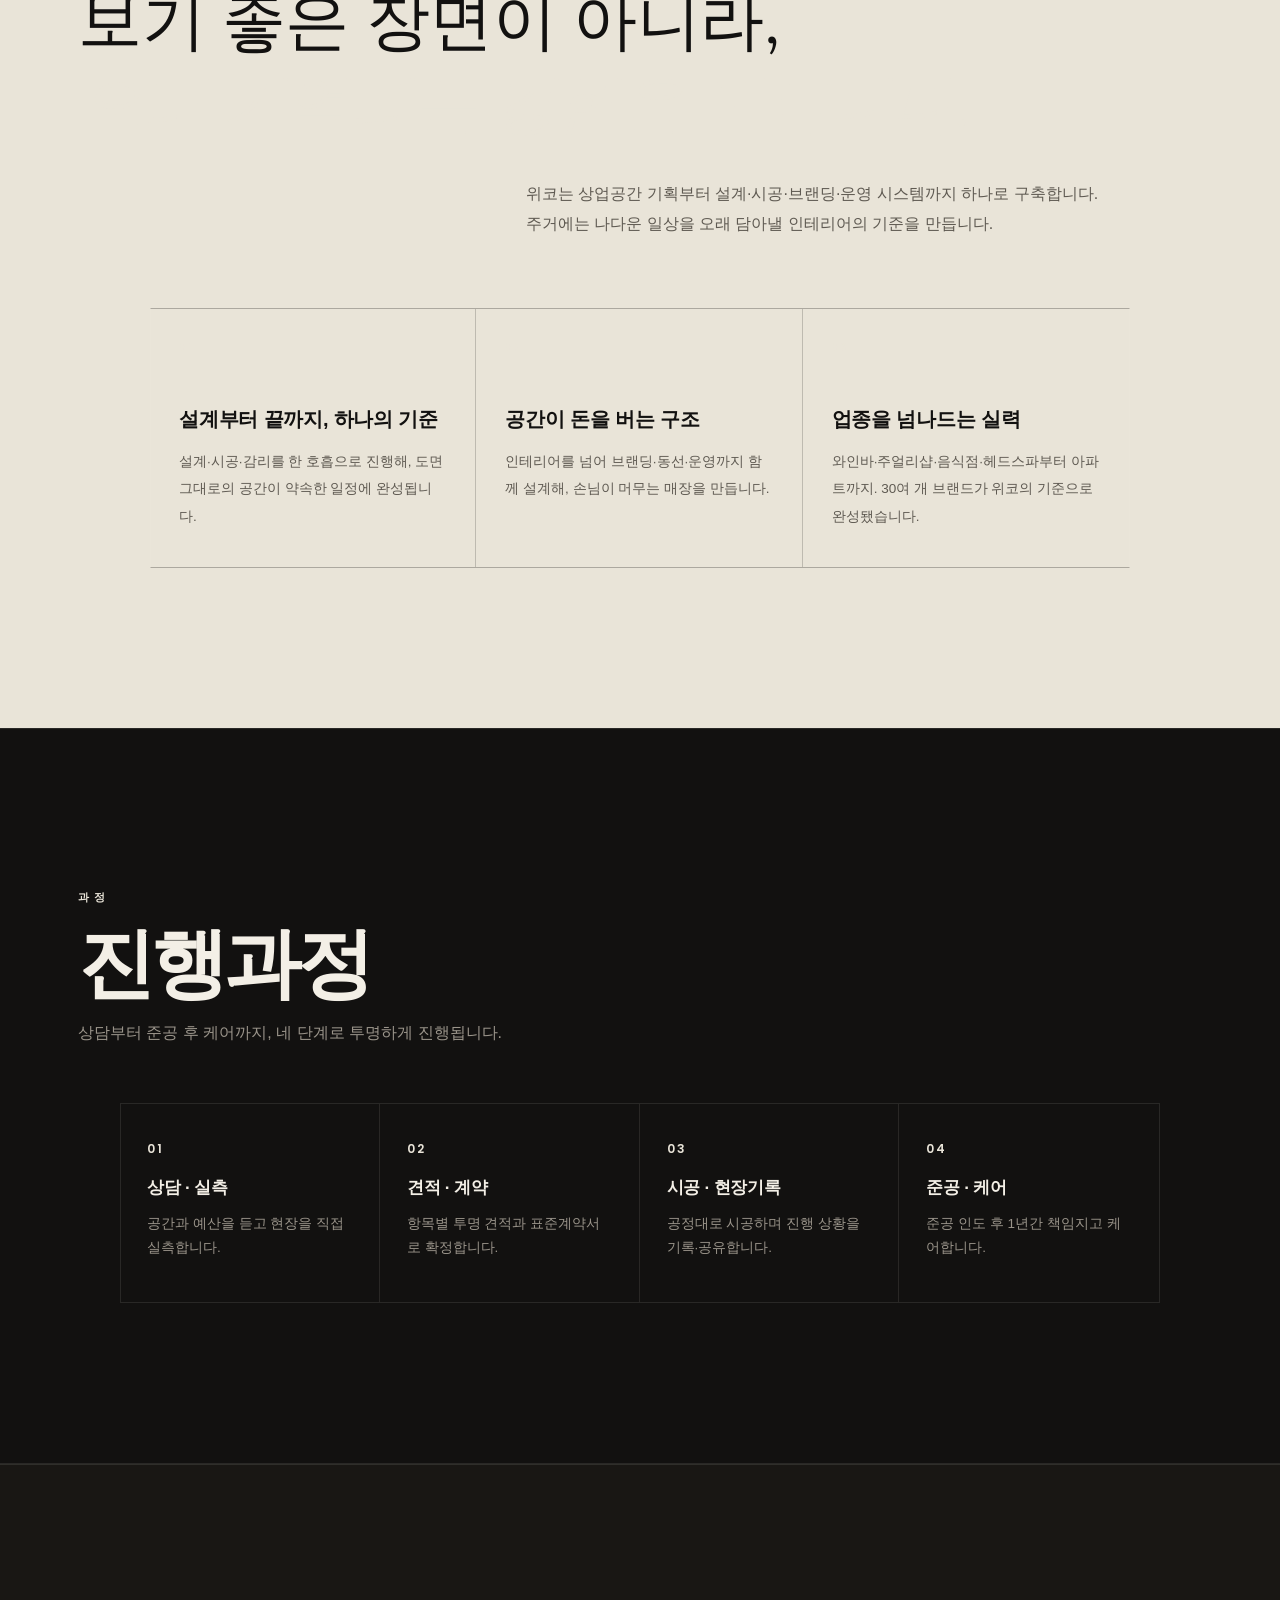
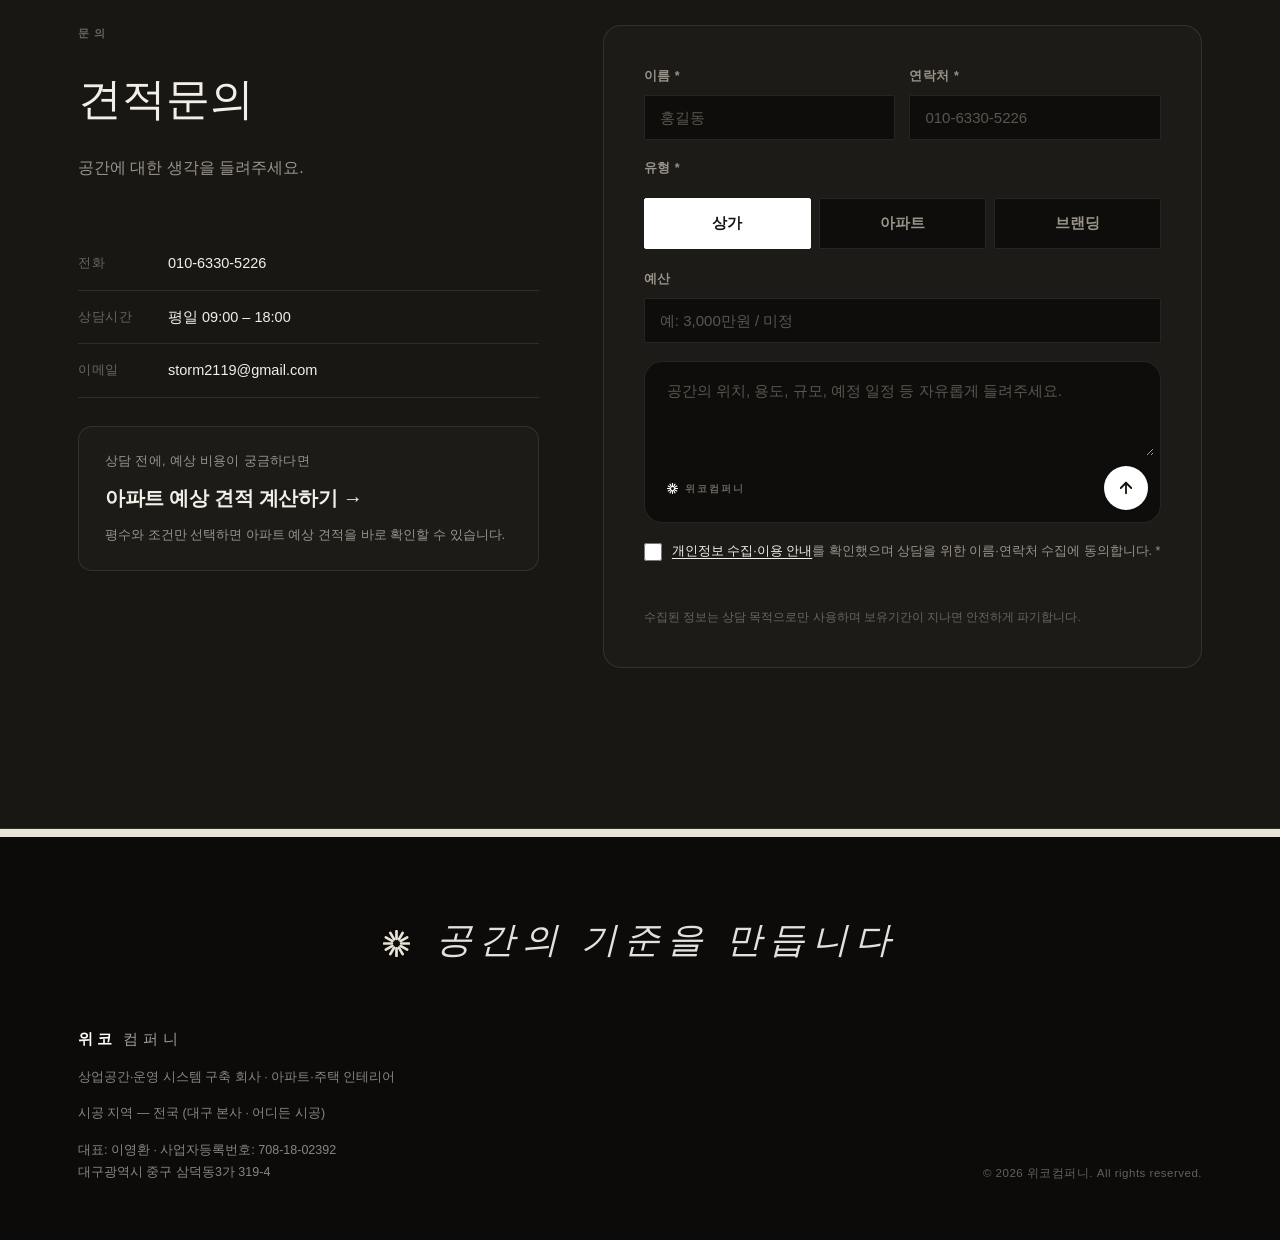
==== commit 57e2885f: "Add Cheongwoo Haejang multilingual restaurant site 대구 중구 남성로 청우해장의 다국어 홈페이지를 /cheongwoo/ 경로에 추가했습니다." ====
--- a/index.html
+++ b/index.html
@@ -206,7 +206,7 @@
       </article>
       <article class="proj-card" data-photos="images/cheongwoo-02.jpg|images/cheongwoo-01.jpg|images/cheongwoo-03.jpg|images/cheongwoo-04.jpg|images/cheongwoo-05.jpg|images/cheongwoo-06.jpg|images/cheongwoo-07.jpg|images/cheongwoo-08.jpg|images/cheongwoo-09.jpg|images/cheongwoo-10.jpg">
         <div class="proj-img"><img loading="lazy" decoding="async" src="images/cheongwoo-02.jpg" alt="청우해장 해장국 전문점 매장 인테리어 시공 사례 — 위코컴퍼니" onerror="this.closest('.proj-img').style.background='#1d1b18'" /><span class="photo-count">10</span></div>
-        <div class="proj-meta"><em>음식점</em><h3>청우해장</h3><p>해장국 전문점 · 매장 인테리어</p></div>
+        <div class="proj-meta"><em>음식점</em><h3>청우해장</h3><p>해장국 전문점 · 매장 인테리어</p><a class="proj-site" href="cheongwoo/" rel="noopener">홈페이지 보기 →</a></div>
       </article>
       <article class="proj-card" data-photos="images/arrangement-01.jpg|images/arrangement-02.jpg|images/arrangement-03.jpg|images/arrangement-04.jpg|images/arrangement-05.jpg">
         <div class="proj-img"><img loading="lazy" decoding="async" src="images/arrangement-01.jpg" alt="어레인지먼트 포항 카페 외관 및 매장 인테리어 시공 사례 — 위코컴퍼니" onerror="this.closest('.proj-img').style.background='#1d1b18'" /><span class="photo-count">5</span></div>
--- a/styles.css
+++ b/styles.css
@@ -686,3 +686,11 @@
 .lang-sw a:hover{color:var(--dim);}
 .lang-sw a.on{color:var(--ink);}
 @media (max-width:900px){.lang-sw{margin-left:auto;margin-right:4px;}}
+
+/* 포트폴리오 카드에서 매장 홈페이지로 (내부 링크 — 검색 유입 연결) */
+.proj-site{
+  display:inline-block;margin-top:.5rem;font-size:.78rem;letter-spacing:.02em;
+  color:#c08a3e;border-bottom:1px solid rgba(192,138,62,.35);padding-bottom:1px;transition:.25s
+}
+.proj-site:hover{color:#d59a48;border-color:#d59a48}
+
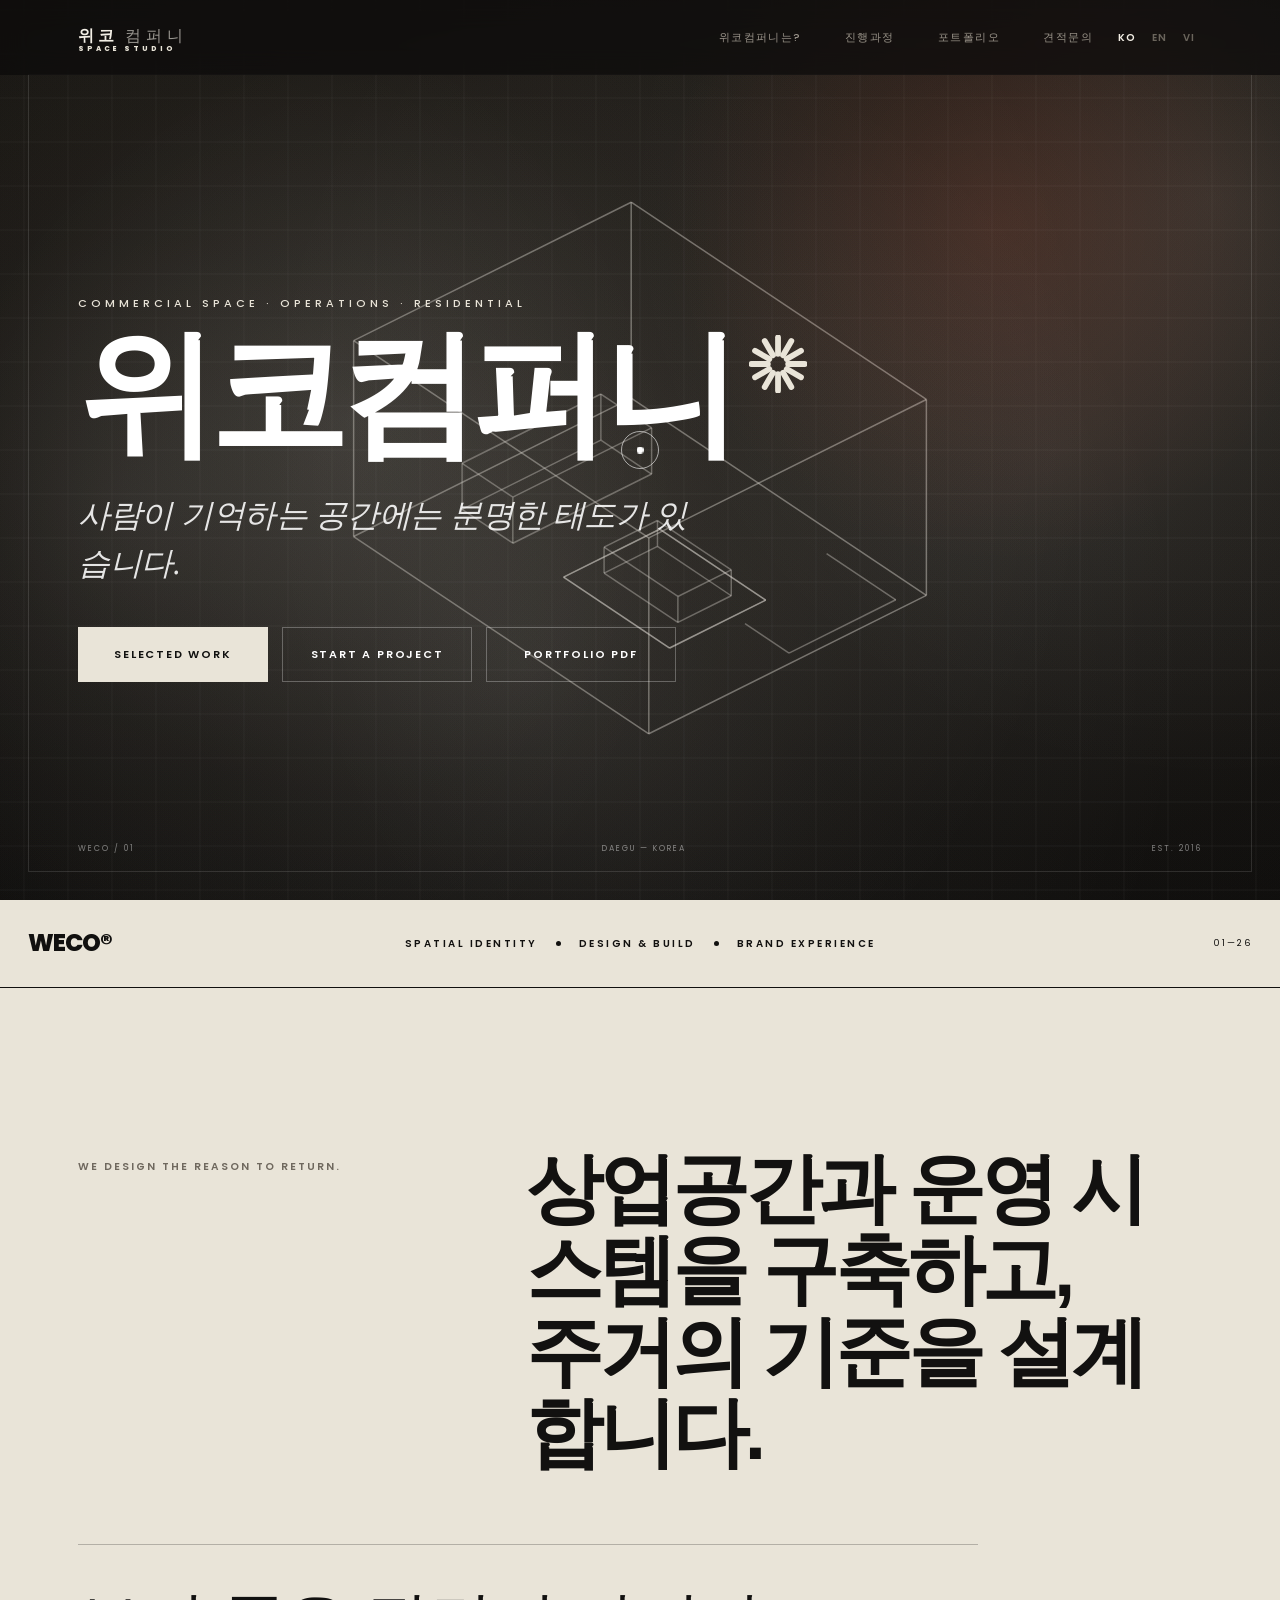
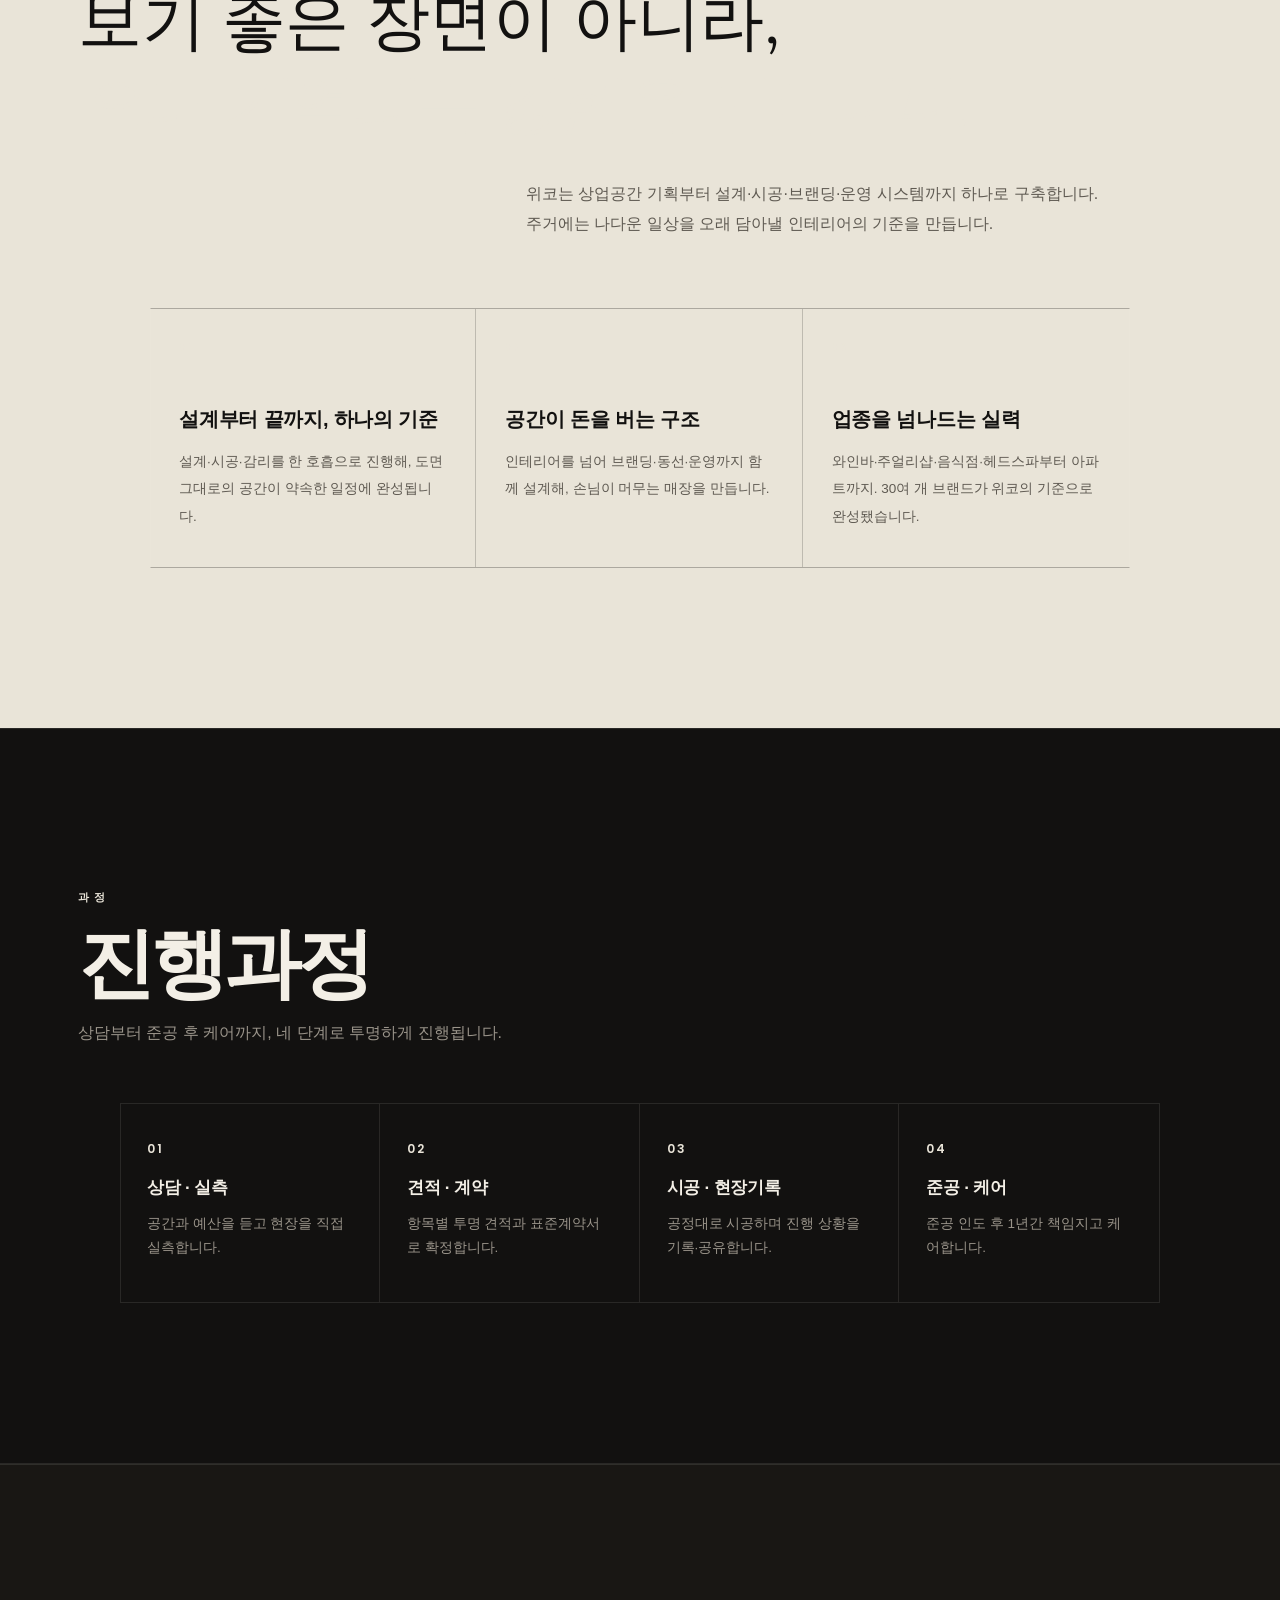
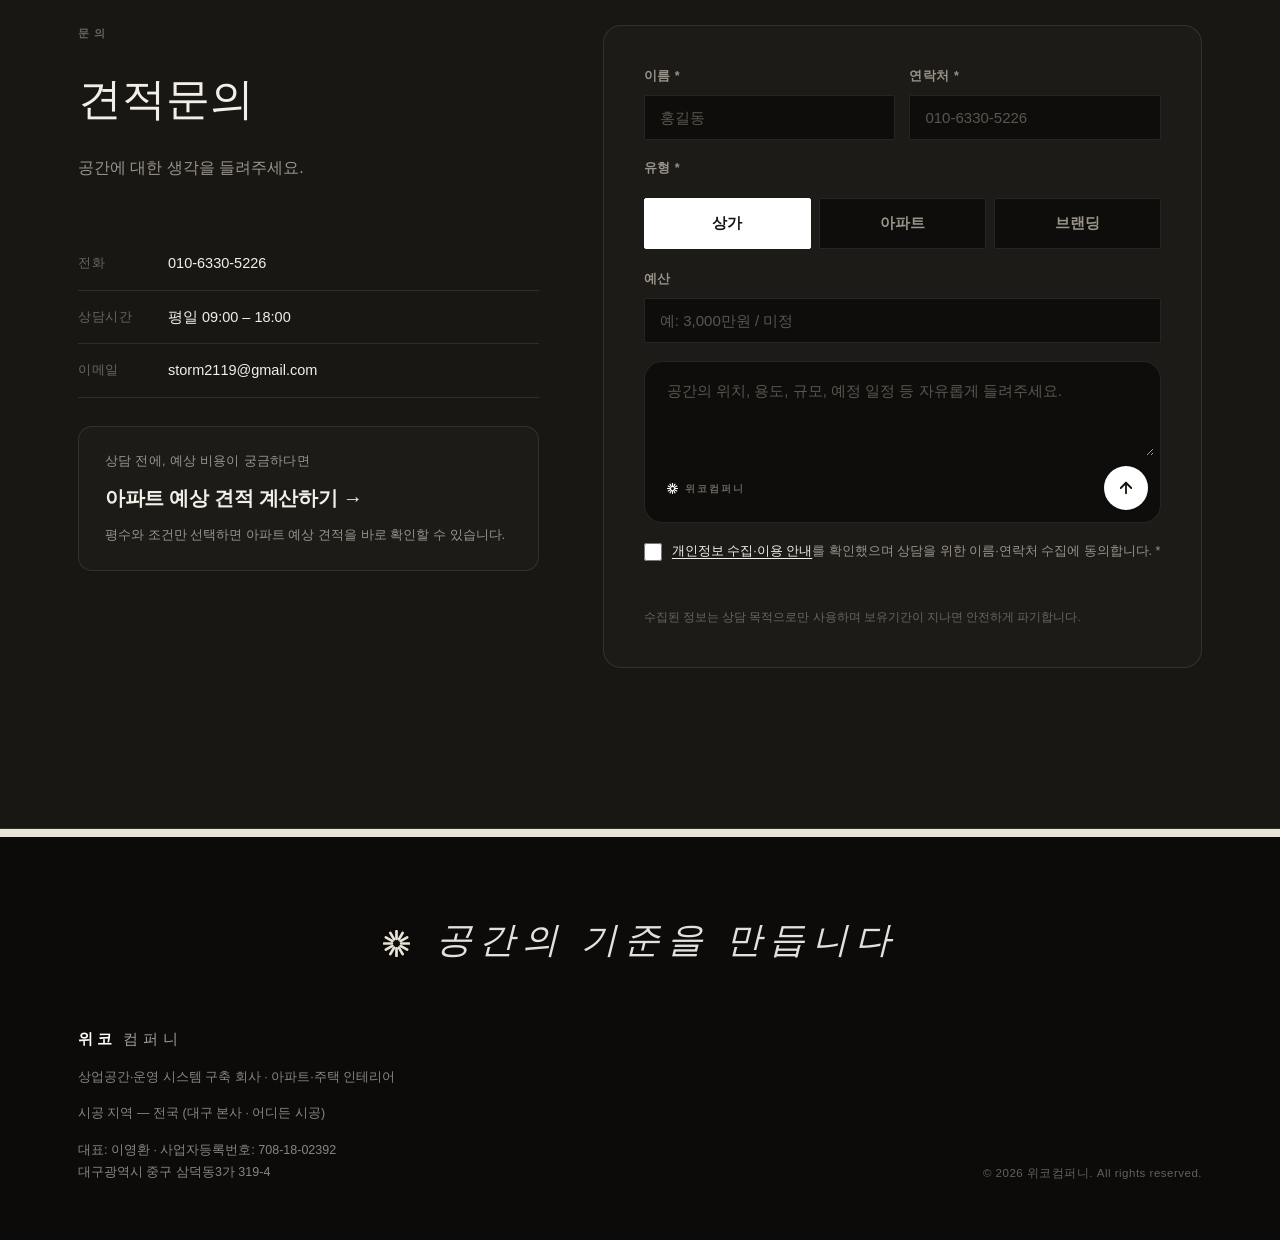
==== commit fed55a50: "Attribute inquiries to their traffic source in the notification email Inquiries arrive by email with" ====
--- a/index.html
+++ b/index.html
@@ -206,7 +206,7 @@
       </article>
       <article class="proj-card" data-photos="images/cheongwoo-02.jpg|images/cheongwoo-01.jpg|images/cheongwoo-03.jpg|images/cheongwoo-04.jpg|images/cheongwoo-05.jpg|images/cheongwoo-06.jpg|images/cheongwoo-07.jpg|images/cheongwoo-08.jpg|images/cheongwoo-09.jpg|images/cheongwoo-10.jpg">
         <div class="proj-img"><img loading="lazy" decoding="async" src="images/cheongwoo-02.jpg" alt="청우해장 해장국 전문점 매장 인테리어 시공 사례 — 위코컴퍼니" onerror="this.closest('.proj-img').style.background='#1d1b18'" /><span class="photo-count">10</span></div>
-        <div class="proj-meta"><em>음식점</em><h3>청우해장</h3><p>해장국 전문점 · 매장 인테리어</p><a class="proj-site" href="cheongwoo/" rel="noopener">홈페이지 보기 →</a></div>
+        <div class="proj-meta"><em>음식점</em><h3>청우해장</h3><p>해장국 전문점 · 매장 인테리어</p></div>
       </article>
       <article class="proj-card" data-photos="images/arrangement-01.jpg|images/arrangement-02.jpg|images/arrangement-03.jpg|images/arrangement-04.jpg|images/arrangement-05.jpg">
         <div class="proj-img"><img loading="lazy" decoding="async" src="images/arrangement-01.jpg" alt="어레인지먼트 포항 카페 외관 및 매장 인테리어 시공 사례 — 위코컴퍼니" onerror="this.closest('.proj-img').style.background='#1d1b18'" /><span class="photo-count">5</span></div>
@@ -398,6 +398,6 @@
   "inLanguage": "ko"
 }
 </script>
-<script type="module" src="main.js?v=94"></script>
+<script type="module" src="main.js?v=95"></script>
 </body>
 </html>
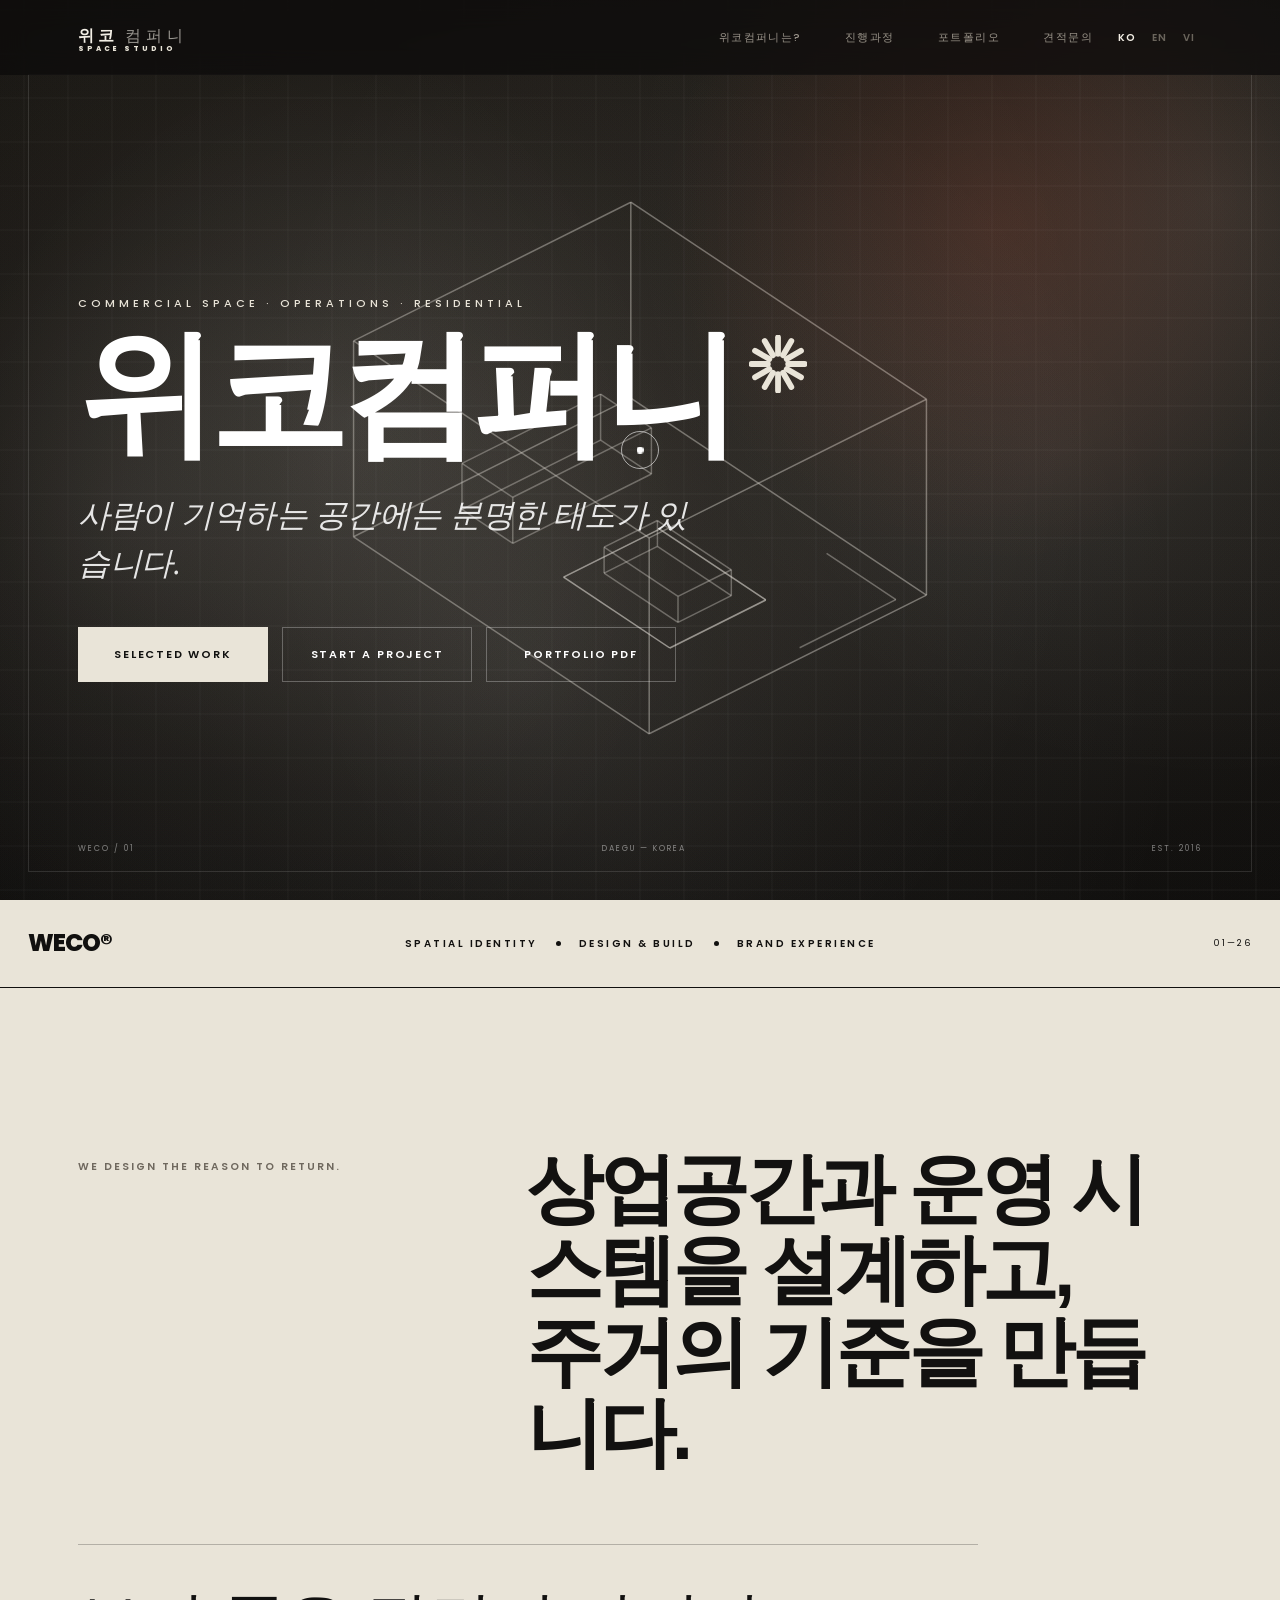
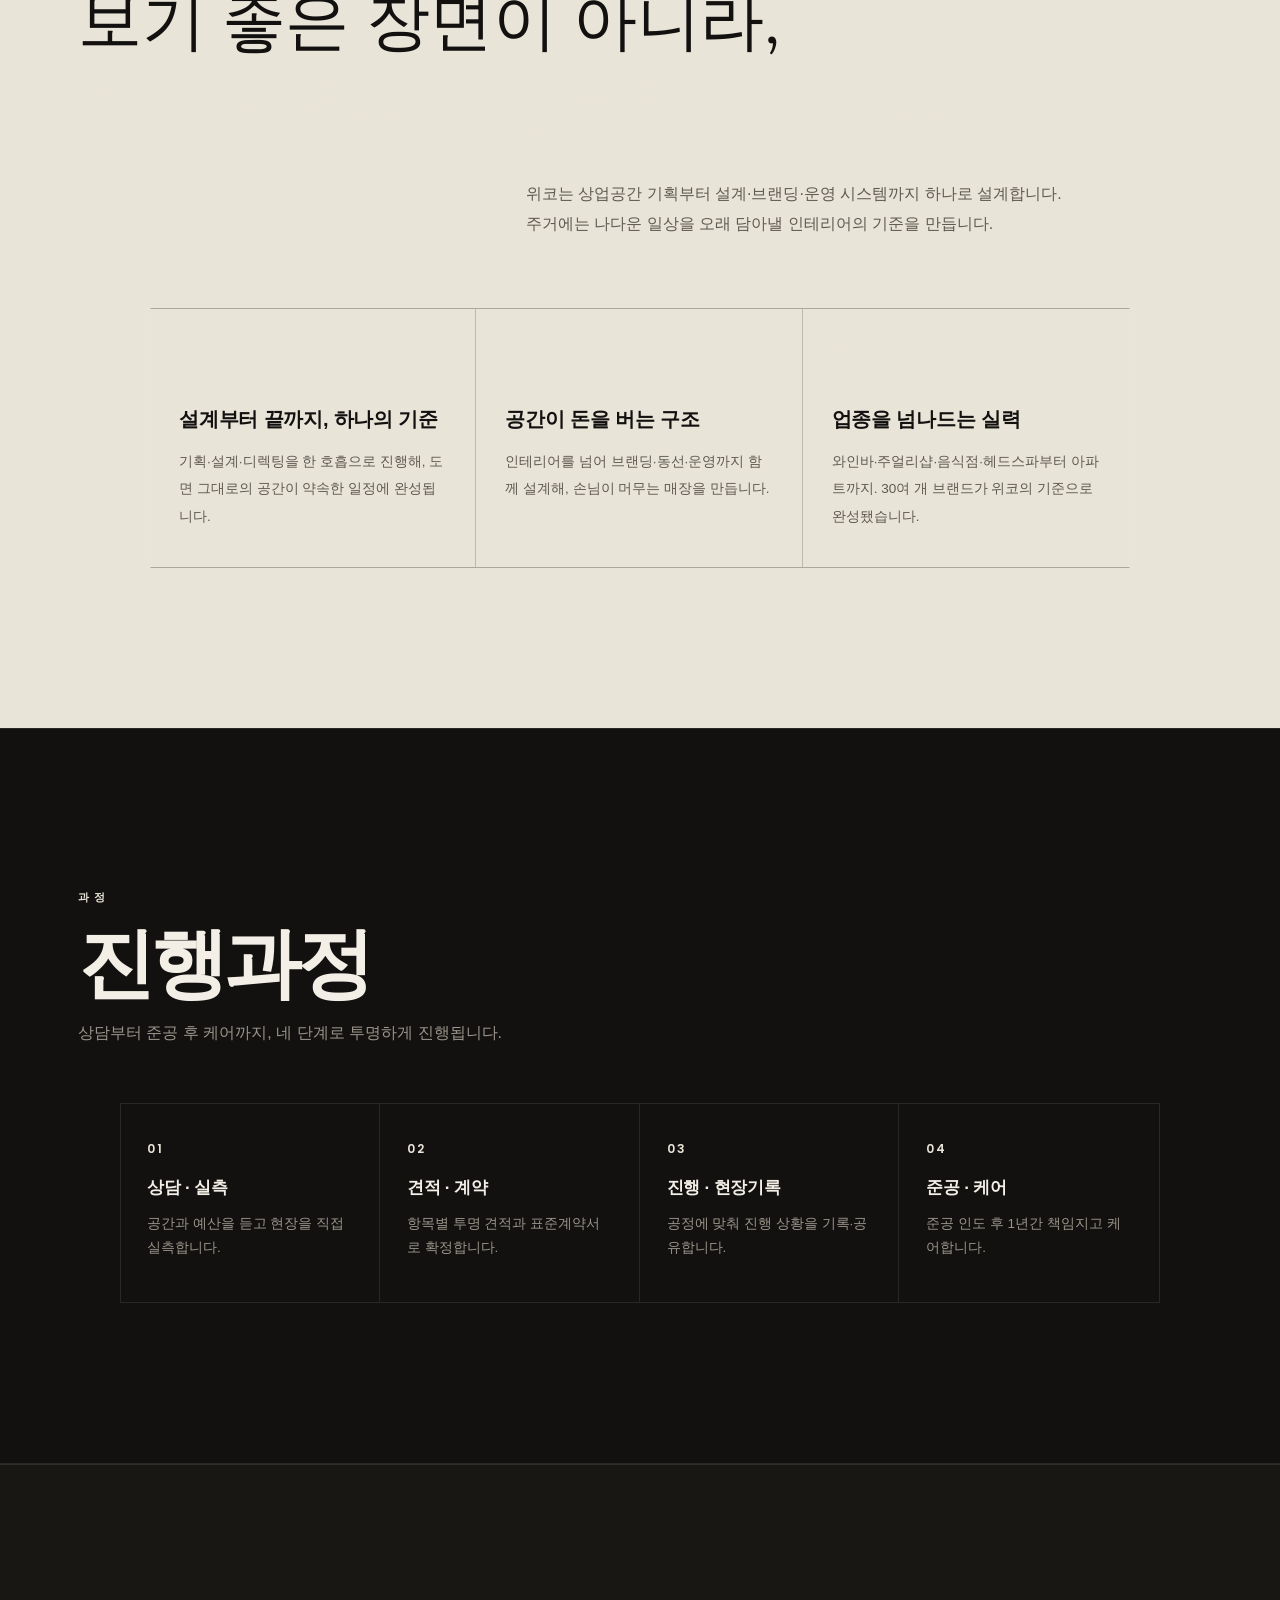
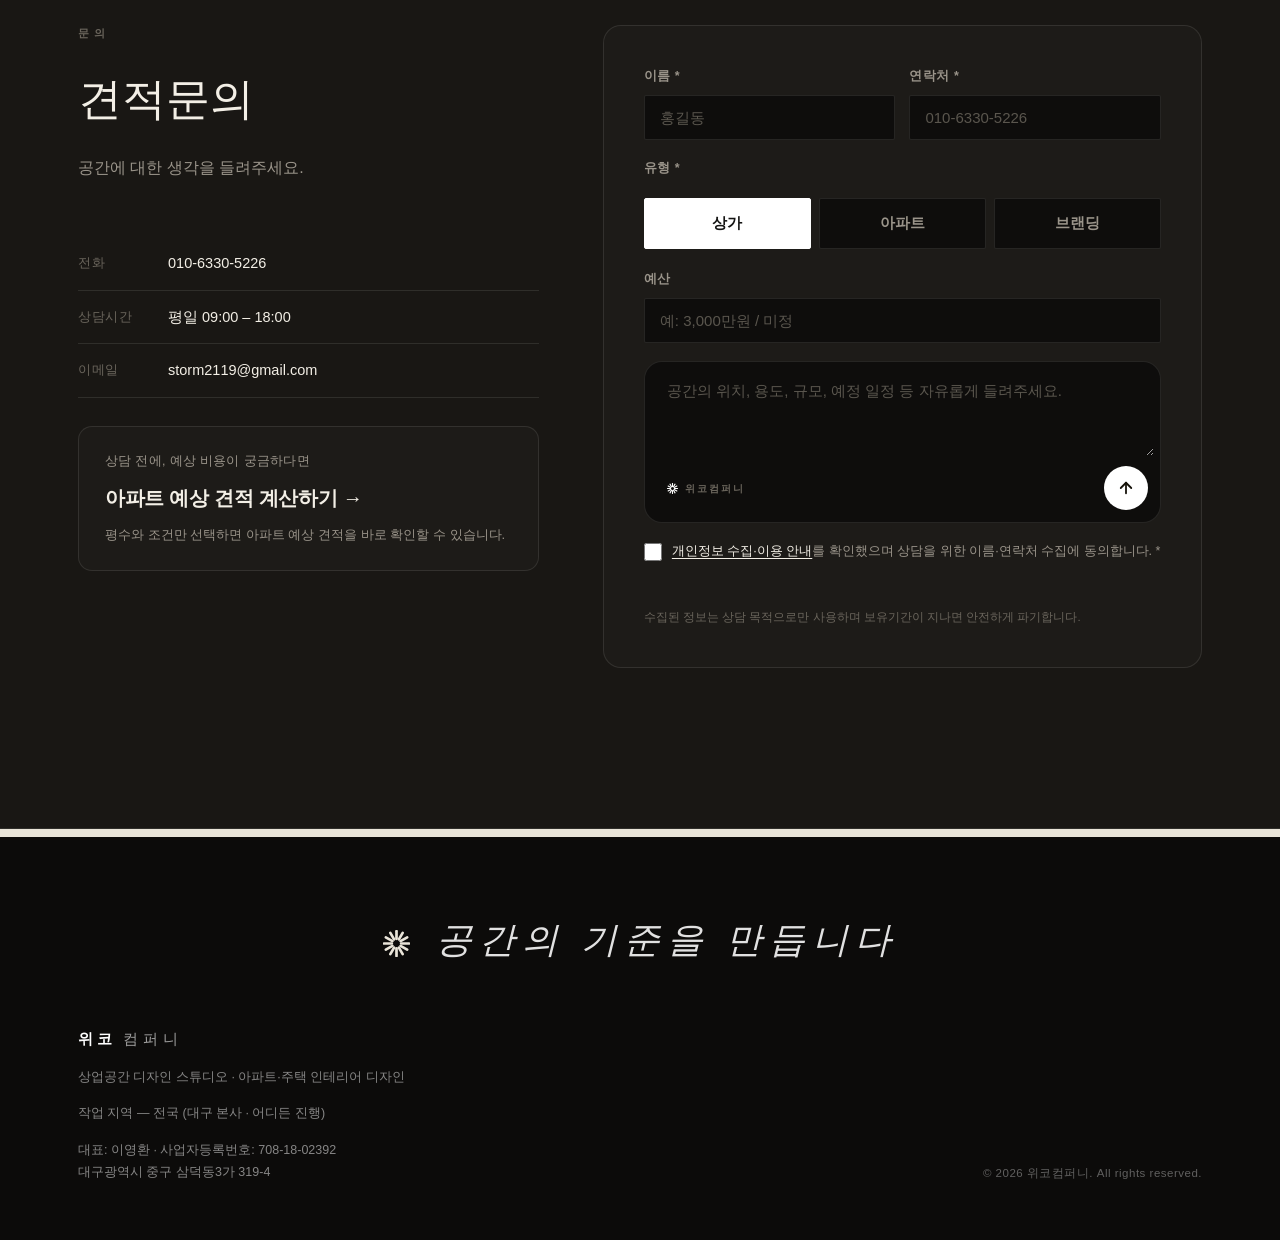
==== commit 460c4df7: "Reframe the main site as design work, not construction The studio holds no construction license, so " ====
--- a/index.html
+++ b/index.html
@@ -3,8 +3,8 @@
 <head>
 <meta charset="UTF-8" />
 <meta name="viewport" content="width=device-width, initial-scale=1.0" />
-<title>위코컴퍼니 — 상업공간·운영 시스템 구축 및 주거 인테리어</title>
-<meta name="description" content="대구 인테리어 디자인 스튜디오 위코컴퍼니. 상가·아파트·주택 인테리어부터 카페·식당·주얼리샵 매장까지 직접 설계·시공합니다. 믿을 수 있는 대구 인테리어 업체 — 전국 어디든 시공. 투명견적·표준계약." />
+<title>위코컴퍼니 — 상업공간 디자인 · 주거 인테리어 디자인 스튜디오</title>
+<meta name="description" content="대구 인테리어 디자인 스튜디오 위코컴퍼니. 상가·아파트·주택 인테리어부터 카페·식당·주얼리샵 매장까지 직접 기획·설계합니다. 믿을 수 있는 대구 인테리어 디자인 스튜디오 — 전국 어디든 진행. 투명견적·표준계약." />
 <meta name="keywords" content="대구인테리어, 대구인테리어업체, 대구 인테리어, 대구 인테리어 업체, 대구 상가인테리어, 대구 아파트인테리어, 대구 카페인테리어, 대구 매장인테리어, 대구 상업공간 인테리어, 인테리어, 인테리어 업체, 인테리어 견적, 카페인테리어, 아파트인테리어, 식당인테리어, 미용실인테리어, 상가인테리어, 주택인테리어, 헤드스파 인테리어, 주얼리샵 인테리어, 보석샵 인테리어, 바 인테리어, 부산 인테리어, 울산 인테리어, 포항 인테리어, 경주 인테리어, 구미 인테리어, 부산 카페인테리어, 울산 카페인테리어, 포항 상가인테리어, 경주 상가인테리어, 구미 상가인테리어, 구미 아파트인테리어, 구미 주택인테리어, 대구 주택인테리어, 부산 상가인테리어, 울산 상가인테리어" />
 <meta name="author" content="위코컴퍼니" />
 <meta name="robots" content="index, follow, max-image-preview:large" />
@@ -31,7 +31,7 @@
 <meta property="og:type" content="website" />
 <meta property="og:site_name" content="위코컴퍼니" />
 <meta property="og:title" content="위코컴퍼니 — 대구 인테리어 디자인 스튜디오" />
-<meta property="og:description" content="대구 인테리어 디자인 스튜디오 위코컴퍼니. 상가·주거 인테리어와 매장 컨설팅 — 대구 인테리어 업체. 전국 시공." />
+<meta property="og:description" content="대구 인테리어 디자인 스튜디오 위코컴퍼니. 상가·주거 인테리어와 매장 컨설팅 — 대구 인테리어 디자인 스튜디오. 전국 진행." />
 <meta property="og:url" content="https://hwanman2.github.io/weco/" />
 <meta property="og:image" content="https://hwanman2.github.io/weco/images/og-card.jpg" />
 <meta property="og:locale" content="ko_KR" />
@@ -96,11 +96,11 @@
 <section class="section" id="about">
   <div class="container">
     <p class="section-eyebrow">WE DESIGN THE REASON TO RETURN.</p>
-    <h2 class="section-title">상업공간과 운영 시스템을 구축하고,<br />주거의 기준을 설계합니다.</h2>
+    <h2 class="section-title">상업공간과 운영 시스템을 설계하고,<br />주거의 기준을 만듭니다.</h2>
     <p class="about-manifesto">보기 좋은 장면이 아니라,<br /><em>오래 기억되는 경험을 만듭니다.</em></p>
-    <p class="about-sub">위코는 상업공간 기획부터 설계·시공·브랜딩·운영 시스템까지 하나로 구축합니다.<br />주거에는 나다운 일상을 오래 담아낼 인테리어의 기준을 만듭니다.</p>
+    <p class="about-sub">위코는 상업공간 기획부터 설계·브랜딩·운영 시스템까지 하나로 설계합니다.<br />주거에는 나다운 일상을 오래 담아낼 인테리어의 기준을 만듭니다.</p>
     <ul class="about-points">
-      <li><strong>설계부터 끝까지, 하나의 기준</strong><span>설계·시공·감리를 한 호흡으로 진행해, 도면 그대로의 공간이 약속한 일정에 완성됩니다.</span></li>
+      <li><strong>설계부터 끝까지, 하나의 기준</strong><span>기획·설계·디렉팅을 한 호흡으로 진행해, 도면 그대로의 공간이 약속한 일정에 완성됩니다.</span></li>
       <li><strong>공간이 돈을 버는 구조</strong><span>인테리어를 넘어 브랜딩·동선·운영까지 함께 설계해, 손님이 머무는 매장을 만듭니다.</span></li>
       <li><strong>업종을 넘나드는 실력</strong><span>와인바·주얼리샵·음식점·헤드스파부터 아파트까지. 30여 개 브랜드가 위코의 기준으로 완성됐습니다.</span></li>
     </ul>
@@ -114,50 +114,50 @@
     <button class="pv-close" id="closeProjects" type="button" aria-label="포트폴리오 닫기">&times;</button>
   </div>
   <div class="pv-scroll" data-lenis-prevent>
-    <div class="pv-cat"><h3 class="pv-cat-title">상가</h3><p class="pv-cat-sub">매출이 나오는 상업 공간 설계와 시공</p></div>
+    <div class="pv-cat"><h3 class="pv-cat-title">상가</h3><p class="pv-cat-sub">매출이 나오는 상업 공간 기획과 설계</p></div>
     <div class="proj-grid">
       <article class="proj-card" data-photos="images/jewel-cover-polished.jpg|images/jewel-09.jpg|images/jewel-01.jpg|images/jewel-02.jpg|images/jewel-03.jpg|images/jewel-04.jpg|images/jewel-05.jpg|images/jewel-06.jpg|images/jewel-07.jpg|images/jewel-08.jpg|images/jewel-10.jpg|images/jewel-11.jpg|images/jewel-12.jpg|images/jewel-13.jpg|images/jewel-14.jpg">
         <div class="proj-img"><img loading="lazy" decoding="async" src="images/jewel-cover-polished.jpg" alt="FOUQUET 주얼리샵 정면 쇼룸 포트폴리오 이미지 — 위코컴퍼니" onerror="this.closest('.proj-img').style.background='#1d1b18'" /><span class="photo-count">15</span></div>
         <div class="proj-meta"><em>주얼리</em><h3>주얼리샵</h3><p>주얼리 쇼룸 · 매장 인테리어</p></div>
       </article>
       <article class="proj-card" data-photos="images/gem-05.jpg|images/gem-01.jpg|images/gem-02.jpg|images/gem-03.jpg|images/gem-04.jpg|images/gem-06.jpg|images/gem-07.jpg|images/gem-08.jpg|images/gem-09.jpg|images/gem-10.jpg">
-        <div class="proj-img"><img loading="lazy" decoding="async" src="images/gem-05.jpg" alt="보석샵 주얼리 쇼룸 · 매장 인테리어 시공 사례 — 위코컴퍼니" onerror="this.closest('.proj-img').style.background='#1d1b18'" /><span class="photo-count">10</span></div>
+        <div class="proj-img"><img loading="lazy" decoding="async" src="images/gem-05.jpg" alt="보석샵 주얼리 쇼룸 · 매장 인테리어 디자인 사례 — 위코컴퍼니" onerror="this.closest('.proj-img').style.background='#1d1b18'" /><span class="photo-count">10</span></div>
         <div class="proj-meta"><em>주얼리</em><h3>보석샵</h3><p>주얼리 쇼룸 · 매장 인테리어</p></div>
       </article>
       <article class="proj-card" data-photos="images/gasik-01.jpg|images/gasik-02.jpg|images/gasik-03.jpg|images/gasik-04.jpg|images/gasik-05.jpg|images/gasik-06.jpg">
-        <div class="proj-img"><img loading="lazy" decoding="async" src="images/gasik-01.jpg" alt="레스토랑 가식 레스토랑 · 매장 인테리어 시공 사례 — 위코컴퍼니" onerror="this.closest('.proj-img').style.background='#1d1b18'" /><span class="photo-count">6</span></div>
+        <div class="proj-img"><img loading="lazy" decoding="async" src="images/gasik-01.jpg" alt="레스토랑 가식 레스토랑 · 매장 인테리어 디자인 사례 — 위코컴퍼니" onerror="this.closest('.proj-img').style.background='#1d1b18'" /><span class="photo-count">6</span></div>
         <div class="proj-meta"><em>음식점</em><h3>레스토랑 가식</h3><p>레스토랑 · 매장 인테리어</p></div>
       </article>
       <article class="proj-card" data-photos="images/gasikhd-01.jpg|images/gasikhd-11.jpg|images/gasikhd-02.jpg|images/gasikhd-03.jpg|images/gasikhd-04.jpg|images/gasikhd-05.jpg|images/gasikhd-06.jpg|images/gasikhd-07.jpg|images/gasikhd-09.jpg|images/gasikhd-10.jpg">
-        <div class="proj-img"><img loading="lazy" decoding="async" src="images/gasikhd-01.jpg" alt="레스토랑 가식 더현대점 매장 인테리어 시공 사례 — 위코컴퍼니" onerror="this.closest('.proj-img').style.background='#1d1b18'" /><span class="photo-count">10</span></div>
+        <div class="proj-img"><img loading="lazy" decoding="async" src="images/gasikhd-01.jpg" alt="레스토랑 가식 더현대점 매장 인테리어 디자인 사례 — 위코컴퍼니" onerror="this.closest('.proj-img').style.background='#1d1b18'" /><span class="photo-count">10</span></div>
         <div class="proj-meta"><em>음식점</em><h3>가식 더현대점</h3><p>레스토랑 · 더현대 매장 인테리어</p></div>
       </article>
       <article class="proj-card" data-photos="images/caveu-05.jpg|images/caveu-01.jpg|images/caveu-02.jpg|images/caveu-03.jpg|images/caveu-04.jpg">
-        <div class="proj-img"><img loading="lazy" decoding="async" src="images/caveu-05.jpg" alt="까브유랑 와인 바 외관 및 매장 인테리어 시공 사례 — 위코컴퍼니" onerror="this.closest('.proj-img').style.background='#1d1b18'" /><span class="photo-count">5</span></div>
+        <div class="proj-img"><img loading="lazy" decoding="async" src="images/caveu-05.jpg" alt="까브유랑 와인 바 외관 및 매장 인테리어 디자인 사례 — 위코컴퍼니" onerror="this.closest('.proj-img').style.background='#1d1b18'" /><span class="photo-count">5</span></div>
         <div class="proj-meta"><em>와인바</em><h3>까브유랑</h3><p>와인 바 · 매장 인테리어</p></div>
       </article>
       <article class="proj-card" data-photos="images/gnwine-02.jpg|images/gnwine-01.jpg|images/gnwine-03.jpg|images/gnwine-04.jpg|images/gnwine-05.jpg|images/gnwine-06.jpg|images/gnwine-07.jpg|images/gnwine-08.jpg">
-        <div class="proj-img"><img loading="lazy" decoding="async" src="images/gnwine-02.jpg" alt="강릉 와인바 매장 인테리어 시공 사례 — 위코컴퍼니" onerror="this.closest('.proj-img').style.background='#1d1b18'" /><span class="photo-count">8</span></div>
+        <div class="proj-img"><img loading="lazy" decoding="async" src="images/gnwine-02.jpg" alt="강릉 와인바 매장 인테리어 디자인 사례 — 위코컴퍼니" onerror="this.closest('.proj-img').style.background='#1d1b18'" /><span class="photo-count">8</span></div>
         <div class="proj-meta"><em>와인바</em><h3>강릉 와인바</h3><p>와인 바 · 매장 인테리어</p></div>
       </article>
       <article class="proj-card" data-photos="images/gmnari-08.jpg|images/gmnari-01.jpg|images/gmnari-02.jpg|images/gmnari-03.jpg|images/gmnari-04.jpg|images/gmnari-05.jpg|images/gmnari-06.jpg|images/gmnari-07.jpg|images/gmnari-09.jpg|images/gmnari-10.jpg">
-        <div class="proj-img"><img loading="lazy" decoding="async" src="images/gmnari-08.jpg" alt="금나리 와인바 외관 및 매장 인테리어 시공 사례 — 위코컴퍼니" onerror="this.closest('.proj-img').style.background='#1d1b18'" /><span class="photo-count">10</span></div>
+        <div class="proj-img"><img loading="lazy" decoding="async" src="images/gmnari-08.jpg" alt="금나리 와인바 외관 및 매장 인테리어 디자인 사례 — 위코컴퍼니" onerror="this.closest('.proj-img').style.background='#1d1b18'" /><span class="photo-count">10</span></div>
         <div class="proj-meta"><em>와인바</em><h3>금나리 와인바</h3><p>와인 바 · 매장 인테리어</p></div>
       </article>
       <article class="proj-card" data-photos="images/brewery-03.jpg|images/brewery-01.jpg|images/brewery-02.jpg|images/brewery-04.jpg|images/brewery-05.jpg|images/brewery-06.jpg">
-        <div class="proj-img"><img loading="lazy" decoding="async" src="images/brewery-03.jpg" alt="양조방앗간 양조 펍 외관 및 매장 인테리어 시공 사례 — 위코컴퍼니" onerror="this.closest('.proj-img').style.background='#1d1b18'" /><span class="photo-count">6</span></div>
+        <div class="proj-img"><img loading="lazy" decoding="async" src="images/brewery-03.jpg" alt="양조방앗간 양조 펍 외관 및 매장 인테리어 디자인 사례 — 위코컴퍼니" onerror="this.closest('.proj-img').style.background='#1d1b18'" /><span class="photo-count">6</span></div>
         <div class="proj-meta"><em>양조펍</em><h3>양조방앗간</h3><p>양조 펍 · 매장 인테리어</p></div>
       </article>
       <article class="proj-card" data-photos="images/waribashi-04.jpg|images/waribashi-01.jpg|images/waribashi-02.jpg|images/waribashi-03.jpg|images/waribashi-05.jpg|images/waribashi-06.jpg">
-        <div class="proj-img"><img loading="lazy" decoding="async" src="images/waribashi-04.jpg" alt="와리바시 이자카야 외관 및 매장 인테리어 시공 사례 — 위코컴퍼니" onerror="this.closest('.proj-img').style.background='#1d1b18'" /><span class="photo-count">6</span></div>
+        <div class="proj-img"><img loading="lazy" decoding="async" src="images/waribashi-04.jpg" alt="와리바시 이자카야 외관 및 매장 인테리어 디자인 사례 — 위코컴퍼니" onerror="this.closest('.proj-img').style.background='#1d1b18'" /><span class="photo-count">6</span></div>
         <div class="proj-meta"><em>이자카야</em><h3>와리바시</h3><p>이자카야 · 매장 인테리어</p></div>
       </article>
       <article class="proj-card" data-photos="images/inedit-01.jpg|images/inedit-02.jpg|images/inedit-03.jpg|images/inedit-04.jpg|images/inedit-05.jpg|images/inedit-06.jpg">
-        <div class="proj-img"><img loading="lazy" decoding="async" src="images/inedit-01.jpg" alt="이네딧담 다이닝 · 매장 인테리어 시공 사례 — 위코컴퍼니" onerror="this.closest('.proj-img').style.background='#1d1b18'" /><span class="photo-count">6</span></div>
+        <div class="proj-img"><img loading="lazy" decoding="async" src="images/inedit-01.jpg" alt="이네딧담 다이닝 · 매장 인테리어 디자인 사례 — 위코컴퍼니" onerror="this.closest('.proj-img').style.background='#1d1b18'" /><span class="photo-count">6</span></div>
         <div class="proj-meta"><em>다이닝</em><h3>이네딧담</h3><p>다이닝 · 매장 인테리어</p></div>
       </article>
       <article class="proj-card" data-photos="images/janghyo-01.jpg|images/janghyo-02.jpg|images/janghyo-03.jpg|images/janghyo-04.jpg|images/janghyo-05.jpg|images/janghyo-06.jpg|images/janghyo-07.jpg|images/janghyo-08.jpg">
-        <div class="proj-img"><img loading="lazy" decoding="async" src="images/janghyo-01.jpg" alt="장효 다이닝 · 매장 인테리어 시공 사례 — 위코컴퍼니" onerror="this.closest('.proj-img').style.background='#1d1b18'" /><span class="photo-count">8</span></div>
+        <div class="proj-img"><img loading="lazy" decoding="async" src="images/janghyo-01.jpg" alt="장효 다이닝 · 매장 인테리어 디자인 사례 — 위코컴퍼니" onerror="this.closest('.proj-img').style.background='#1d1b18'" /><span class="photo-count">8</span></div>
         <div class="proj-meta"><em>음식점</em><h3>장효</h3><p>다이닝 · 매장 인테리어</p></div>
       </article>
       <article class="proj-card" data-photos="images/mild-11.jpg|images/mild-12.jpg|images/mild-13.jpg|images/mild-14.jpg|images/mild-15.jpg|images/mild-01.jpg|images/mild-02.jpg|images/mild-03.jpg|images/mild-04.jpg|images/mild-05.jpg|images/mild-06.jpg|images/mild-07.jpg|images/mild-08.jpg|images/mild-09.jpg|images/mild-10.jpg">
@@ -165,31 +165,31 @@
         <div class="proj-meta"><em>라운지 바</em><h3>마일드하우스</h3><p>라운지 바 · 매장 인테리어</p></div>
       </article>
       <article class="proj-card" data-photos="images/office-04.jpg|images/office-01.jpg|images/office-02.jpg|images/office-03.jpg|images/office-05.jpg|images/office-06.jpg|images/office-07.jpg|images/office-08.jpg">
-        <div class="proj-img"><img loading="lazy" decoding="async" src="images/office-04.jpg" alt="사무실 인테리어 시공 사례 — 위코컴퍼니" onerror="this.closest('.proj-img').style.background='#1d1b18'" /><span class="photo-count">8</span></div>
+        <div class="proj-img"><img loading="lazy" decoding="async" src="images/office-04.jpg" alt="사무실 인테리어 디자인 사례 — 위코컴퍼니" onerror="this.closest('.proj-img').style.background='#1d1b18'" /><span class="photo-count">8</span></div>
         <div class="proj-meta"><em>오피스</em><h3>사무실 인테리어</h3><p>오피스 · 사무공간 인테리어</p></div>
       </article>
       <article class="proj-card" data-photos="images/act-hotel-01.jpg|images/act-hotel-02.jpg|images/act-hotel-03.jpg|images/act-hotel-04.jpg|images/act-hotel-05.png|images/act-hotel-06.png|images/act-hotel-07.png|images/act-hotel-08.png|images/act-hotel-09.png">
-        <div class="proj-img"><img loading="lazy" decoding="async" src="images/act-hotel-01.jpg" alt="ACT 호텔 대구 외관과 로비·라운지 인테리어 시공 사례 — 위코컴퍼니" onerror="this.closest('.proj-img').style.background='#1d1b18'" /><span class="photo-count">4</span></div>
+        <div class="proj-img"><img loading="lazy" decoding="async" src="images/act-hotel-01.jpg" alt="ACT 호텔 대구 외관과 로비·라운지 인테리어 디자인 사례 — 위코컴퍼니" onerror="this.closest('.proj-img').style.background='#1d1b18'" /><span class="photo-count">4</span></div>
         <div class="proj-meta"><em>호텔</em><h3>ACT 호텔</h3><p>호텔 · 대구 공간 인테리어</p></div>
       </article>
       <article class="proj-card" data-photos="images/scalp-03.jpg|images/scalp-01.jpg|images/scalp-02.jpg|images/scalp-04.jpg|images/scalp-05.jpg|images/scalp-06.jpg|images/scalp-07.jpg|images/scalp-08.jpg|images/scalp-09.jpg|images/scalp-10.jpg">
-        <div class="proj-img"><img loading="lazy" decoding="async" src="images/scalp-03.jpg" alt="두피케어샵 두피케어 · 매장 인테리어 시공 사례 — 위코컴퍼니" onerror="this.closest('.proj-img').style.background='#1d1b18'" /><span class="photo-count">10</span></div>
+        <div class="proj-img"><img loading="lazy" decoding="async" src="images/scalp-03.jpg" alt="두피케어샵 두피케어 · 매장 인테리어 디자인 사례 — 위코컴퍼니" onerror="this.closest('.proj-img').style.background='#1d1b18'" /><span class="photo-count">10</span></div>
         <div class="proj-meta"><em>헤드스파</em><h3>헤드스파·두피케어샵</h3><p>헤드스파 · 두피케어 매장 인테리어</p></div>
       </article>
       <article class="proj-card" data-photos="images/buhair-01.png|images/buhair-01.jpg|images/buhair-02.jpg|images/buhair-03.jpg|images/buhair-04.jpg|images/buhair-05.jpg|images/buhair-06.jpg">
-        <div class="proj-img"><img loading="lazy" decoding="async" src="images/buhair-01.png" alt="부헤어 사람이 없는 미용실 내부 헤어살롱 인테리어 시공 사례 — 위코컴퍼니" onerror="this.closest('.proj-img').style.background='#1d1b18'" /><span class="photo-count">7</span></div>
+        <div class="proj-img"><img loading="lazy" decoding="async" src="images/buhair-01.png" alt="부헤어 사람이 없는 미용실 내부 헤어살롱 인테리어 디자인 사례 — 위코컴퍼니" onerror="this.closest('.proj-img').style.background='#1d1b18'" /><span class="photo-count">7</span></div>
         <div class="proj-meta"><em>미용실</em><h3>부헤어</h3><p>미용실 · 헤어살롱 인테리어</p></div>
       </article>
       <article class="proj-card" data-photos="images/olhi-02.jpg|images/olhi-03.jpg|images/olhi-04.jpg|images/olhi-05.jpg|images/olhi-06.jpg|images/olhi-08.jpg|images/olhi-09.jpg|images/olhi-10.jpg|images/olhi-11.jpg|images/olhi-12.jpg">
-        <div class="proj-img"><img loading="lazy" decoding="async" src="images/olhi-02.jpg" alt="올히 숯불구이 전문점 광주 외관 및 매장 인테리어 시공 사례 — 위코컴퍼니" onerror="this.closest('.proj-img').style.background='#1d1b18'" /><span class="photo-count">10</span></div>
+        <div class="proj-img"><img loading="lazy" decoding="async" src="images/olhi-02.jpg" alt="올히 숯불구이 전문점 광주 외관 및 매장 인테리어 디자인 사례 — 위코컴퍼니" onerror="this.closest('.proj-img').style.background='#1d1b18'" /><span class="photo-count">10</span></div>
         <div class="proj-meta"><em>음식점</em><h3>올히 숯불구이</h3><p>숯불구이 전문점 · 광주 매장 인테리어</p></div>
       </article>
       <article class="proj-card" data-photos="images/mijin-exterior.jpg|images/mijin-01.jpg|images/mijin-02.jpg|images/mijin-03.jpg|images/mijin-04.jpg">
-        <div class="proj-img"><img loading="lazy" decoding="async" src="images/mijin-exterior.jpg" alt="미진삼겹살 외관과 출입 동선·내부 인테리어 시공 사례 — 위코컴퍼니" onerror="this.closest('.proj-img').style.background='#1d1b18'" /><span class="photo-count">5</span></div>
+        <div class="proj-img"><img loading="lazy" decoding="async" src="images/mijin-exterior.jpg" alt="미진삼겹살 외관과 출입 동선·내부 인테리어 디자인 사례 — 위코컴퍼니" onerror="this.closest('.proj-img').style.background='#1d1b18'" /><span class="photo-count">5</span></div>
         <div class="proj-meta"><em>음식점</em><h3>미진삼겹살</h3><p>삼겹살 전문점 · 매장 인테리어</p></div>
       </article>
       <article class="proj-card" data-photos="images/cheongchun-01.jpg|images/cheongchun-02.jpg|images/cheongchun-03.jpg|images/cheongchun-04.jpg|images/cheongchun-05.jpg">
-        <div class="proj-img"><img loading="lazy" decoding="async" src="images/cheongchun-01.jpg" alt="청춘삼겹살 외관과 홀·육류 쇼케이스 인테리어 시공 사례 — 위코컴퍼니" onerror="this.closest('.proj-img').style.background='#1d1b18'" /><span class="photo-count">5</span></div>
+        <div class="proj-img"><img loading="lazy" decoding="async" src="images/cheongchun-01.jpg" alt="청춘삼겹살 외관과 홀·육류 쇼케이스 인테리어 디자인 사례 — 위코컴퍼니" onerror="this.closest('.proj-img').style.background='#1d1b18'" /><span class="photo-count">5</span></div>
         <div class="proj-meta"><em>음식점</em><h3>청춘삼겹살</h3><p>삼겹살 전문점 · 매장 인테리어</p></div>
       </article>
       <article class="proj-card" data-photos="images/goodbeer-01.jpg|images/goodbeer-03.jpg|images/goodbeer-04.jpg|images/goodbeer-05.jpg|images/goodbeer-02.jpg">
@@ -201,23 +201,23 @@
         <div class="proj-meta"><em>음식점</em><h3>노포가이</h3><p>음식점 · 매장 인테리어</p></div>
       </article>
       <article class="proj-card" data-photos="images/nicekyou-exterior-peoplefree.jpg|images/nicekyou-interior-01.webp|images/nicekyou-interior-02.jpg">
-        <div class="proj-img"><img loading="lazy" decoding="async" src="images/nicekyou-exterior-peoplefree.jpg" alt="나이스쿄우 대구 이자카야 외관과 다찌·홀 인테리어 시공 사례 — 위코컴퍼니" onerror="this.closest('.proj-img').style.background='#1d1b18'" /><span class="photo-count">3</span></div>
+        <div class="proj-img"><img loading="lazy" decoding="async" src="images/nicekyou-exterior-peoplefree.jpg" alt="나이스쿄우 대구 이자카야 외관과 다찌·홀 인테리어 디자인 사례 — 위코컴퍼니" onerror="this.closest('.proj-img').style.background='#1d1b18'" /><span class="photo-count">3</span></div>
         <div class="proj-meta"><em>일식</em><h3>나이스쿄우</h3><p>일식 · 매장 인테리어</p></div>
       </article>
       <article class="proj-card" data-photos="images/cheongwoo-02.jpg|images/cheongwoo-01.jpg|images/cheongwoo-03.jpg|images/cheongwoo-04.jpg|images/cheongwoo-05.jpg|images/cheongwoo-06.jpg|images/cheongwoo-07.jpg|images/cheongwoo-08.jpg|images/cheongwoo-09.jpg|images/cheongwoo-10.jpg">
-        <div class="proj-img"><img loading="lazy" decoding="async" src="images/cheongwoo-02.jpg" alt="청우해장 해장국 전문점 매장 인테리어 시공 사례 — 위코컴퍼니" onerror="this.closest('.proj-img').style.background='#1d1b18'" /><span class="photo-count">10</span></div>
+        <div class="proj-img"><img loading="lazy" decoding="async" src="images/cheongwoo-02.jpg" alt="청우해장 해장국 전문점 매장 인테리어 디자인 사례 — 위코컴퍼니" onerror="this.closest('.proj-img').style.background='#1d1b18'" /><span class="photo-count">10</span></div>
         <div class="proj-meta"><em>음식점</em><h3>청우해장</h3><p>해장국 전문점 · 매장 인테리어</p></div>
       </article>
       <article class="proj-card" data-photos="images/arrangement-01.jpg|images/arrangement-02.jpg|images/arrangement-03.jpg|images/arrangement-04.jpg|images/arrangement-05.jpg">
-        <div class="proj-img"><img loading="lazy" decoding="async" src="images/arrangement-01.jpg" alt="어레인지먼트 포항 카페 외관 및 매장 인테리어 시공 사례 — 위코컴퍼니" onerror="this.closest('.proj-img').style.background='#1d1b18'" /><span class="photo-count">5</span></div>
+        <div class="proj-img"><img loading="lazy" decoding="async" src="images/arrangement-01.jpg" alt="어레인지먼트 포항 카페 외관 및 매장 인테리어 디자인 사례 — 위코컴퍼니" onerror="this.closest('.proj-img').style.background='#1d1b18'" /><span class="photo-count">5</span></div>
         <div class="proj-meta"><em>카페</em><h3>어레인지먼트</h3><p>카페 · 포항 매장 인테리어</p></div>
       </article>
       <article class="proj-card" data-photos="images/hauhai-01.jpg|images/hauhai-02.jpg|images/hauhai-03.jpg">
-        <div class="proj-img"><img loading="lazy" decoding="async" src="images/hauhai-01.jpg" alt="하우하이 포항 카페·펍 외관과 계단·테라스 인테리어 시공 사례 — 위코컴퍼니" onerror="this.closest('.proj-img').style.background='#1d1b18'" /><span class="photo-count">3</span></div>
+        <div class="proj-img"><img loading="lazy" decoding="async" src="images/hauhai-01.jpg" alt="하우하이 포항 카페·펍 외관과 계단·테라스 인테리어 디자인 사례 — 위코컴퍼니" onerror="this.closest('.proj-img').style.background='#1d1b18'" /><span class="photo-count">3</span></div>
         <div class="proj-meta"><em>카페·펍</em><h3>하우하이</h3><p>카페·펍 · 포항 공간 인테리어</p></div>
       </article>
       <article class="proj-card" data-photos="images/woobok-01.jpg|images/woobok-02.jpg|images/woobok-03.jpg|images/woobok-04.jpg|images/woobok-05.jpg">
-        <div class="proj-img"><img loading="lazy" decoding="async" src="images/woobok-01.jpg" alt="우복금 본점 외관과 홀·카운터 인테리어 시공 사례 — 위코컴퍼니" onerror="this.closest('.proj-img').style.background='#1d1b18'" /><span class="photo-count">5</span></div>
+        <div class="proj-img"><img loading="lazy" decoding="async" src="images/woobok-01.jpg" alt="우복금 본점 외관과 홀·카운터 인테리어 디자인 사례 — 위코컴퍼니" onerror="this.closest('.proj-img').style.background='#1d1b18'" /><span class="photo-count">5</span></div>
         <div class="proj-meta"><em>음식점</em><h3>우복금 본점</h3><p>숯불갈비 · 매장 인테리어</p></div>
       </article>
       <article class="proj-card" data-photos="images/lamen-01.jpg|images/lamen-02.jpg|images/lamen-03.jpg|images/lamen-04.jpg">
@@ -240,11 +240,11 @@
     <div class="pv-cat"><h3 class="pv-cat-title">주거</h3><p class="pv-cat-sub">매일 돌아오고 싶은 집, 아파트·주택 리모델링</p></div>
     <div class="proj-grid">
       <article class="proj-card" data-photos="images/apt21-07.jpg|images/apt21-01.jpg|images/apt21-02.jpg|images/apt21-03.jpg|images/apt21-04.jpg|images/apt21-05.jpg|images/apt21-06.jpg|images/apt21-08.jpg|images/apt21-09.jpg|images/apt21-10.jpg|images/apt21-11.jpg|images/apt21-12.jpg|images/apt21-13.jpg|images/apt21-14.jpg|images/apt21-15.jpg|images/apt21-16.jpg">
-        <div class="proj-img"><img loading="lazy" decoding="async" src="images/apt21-07.jpg" alt="신천주공 21평 아파트 21평 아파트 · 전체 리모델링 시공 사례 — 위코컴퍼니" onerror="this.closest('.proj-img').style.background='#1d1b18'" /><span class="photo-count">16</span></div>
+        <div class="proj-img"><img loading="lazy" decoding="async" src="images/apt21-07.jpg" alt="신천주공 21평 아파트 21평 아파트 · 전체 리모델링 디자인 사례 — 위코컴퍼니" onerror="this.closest('.proj-img').style.background='#1d1b18'" /><span class="photo-count">16</span></div>
         <div class="proj-meta"><em>주거</em><h3>신천주공 21평 아파트</h3><p>21평 아파트 · 전체 리모델링</p></div>
       </article>
       <article class="proj-card" data-photos="images/gamsam-01.jpg|images/gamsam-02.jpg|images/gamsam-03.jpg|images/gamsam-04.jpg|images/gamsam-05.jpg|images/gamsam-06.jpg|images/gamsam-07.jpg|images/gamsam-08.jpg|images/gamsam-09.jpg|images/gamsam-10.jpg">
-        <div class="proj-img"><img loading="lazy" decoding="async" src="images/gamsam-01.jpg" alt="감삼동 24평 주택 전체 인테리어 시공 사례 — 위코컴퍼니" onerror="this.closest('.proj-img').style.background='#1d1b18'" /><span class="photo-count">10</span></div>
+        <div class="proj-img"><img loading="lazy" decoding="async" src="images/gamsam-01.jpg" alt="감삼동 24평 주택 전체 인테리어 디자인 사례 — 위코컴퍼니" onerror="this.closest('.proj-img').style.background='#1d1b18'" /><span class="photo-count">10</span></div>
         <div class="proj-meta"><em>주거</em><h3>감삼동 24평 주택</h3><p>24평 주택 · 전체 인테리어</p></div>
       </article>
     </div>
@@ -267,7 +267,7 @@
     <ol class="process">
       <li><span class="pno">01</span><h3>상담 · 실측</h3><p>공간과 예산을 듣고 현장을 직접 실측합니다.</p></li>
       <li><span class="pno">02</span><h3>견적 · 계약</h3><p>항목별 투명 견적과 표준계약서로 확정합니다.</p></li>
-      <li><span class="pno">03</span><h3>시공 · 현장기록</h3><p>공정대로 시공하며 진행 상황을 기록·공유합니다.</p></li>
+      <li><span class="pno">03</span><h3>진행 · 현장기록</h3><p>공정에 맞춰 진행 상황을 기록·공유합니다.</p></li>
       <li><span class="pno">04</span><h3>준공 · 케어</h3><p>준공 인도 후 1년간 책임지고 케어합니다.</p></li>
     </ol>
   </div>
@@ -329,8 +329,8 @@
     <div class="footer-inner">
       <div>
         <p class="brand">위코<span>컴퍼니</span></p>
-        <p class="footer-meta">상업공간·운영 시스템 구축 회사 · 아파트·주택 인테리어</p>
-        <p class="footer-meta">시공 지역 — 전국 (대구 본사 · 어디든 시공)</p>
+        <p class="footer-meta">상업공간 디자인 스튜디오 · 아파트·주택 인테리어 디자인</p>
+        <p class="footer-meta">작업 지역 — 전국 (대구 본사 · 어디든 진행)</p>
         <p class="footer-meta">대표: 이영환 · 사업자등록번호: 708-18-02392<br />대구광역시 중구 삼덕동3가 319-4</p>
       </div>
       <p class="footer-copy">© 2026 위코컴퍼니. All rights reserved.</p>
@@ -351,10 +351,10 @@
 <script type="application/ld+json">
 {
   "@context": "https://schema.org",
-  "@type": "HomeAndConstructionBusiness",
+  "@type": "ProfessionalService",
   "name": "위코컴퍼니",
   "alternateName": "위코 인테리어",
-  "description": "프리미엄 디자인 스튜디오 위코컴퍼니. 주얼리샵·레스토랑·카페·바 등 상업 공간과 주거 인테리어 설계 및 시공.",
+  "description": "프리미엄 디자인 스튜디오 위코컴퍼니. 주얼리샵·레스토랑·카페·바 등 상업 공간과 주거 인테리어 기획 및 설계.",
   "url": "https://hwanman2.github.io/weco/",
   "telephone": "+82-10-6330-5226",
   "email": "storm2119@gmail.com",
@@ -380,7 +380,7 @@
   "foundingDate": "2016",
   "hasOfferCatalog": {
     "@type": "OfferCatalog",
-    "name": "인테리어 시공 서비스",
+    "name": "인테리어 디자인 서비스",
     "itemListElement": [
       { "@type": "Offer", "itemOffered": { "@type": "Service", "name": "아파트·주거 전체 리모델링" } },
       { "@type": "Offer", "itemOffered": { "@type": "Service", "name": "카페·상가 인테리어" } },
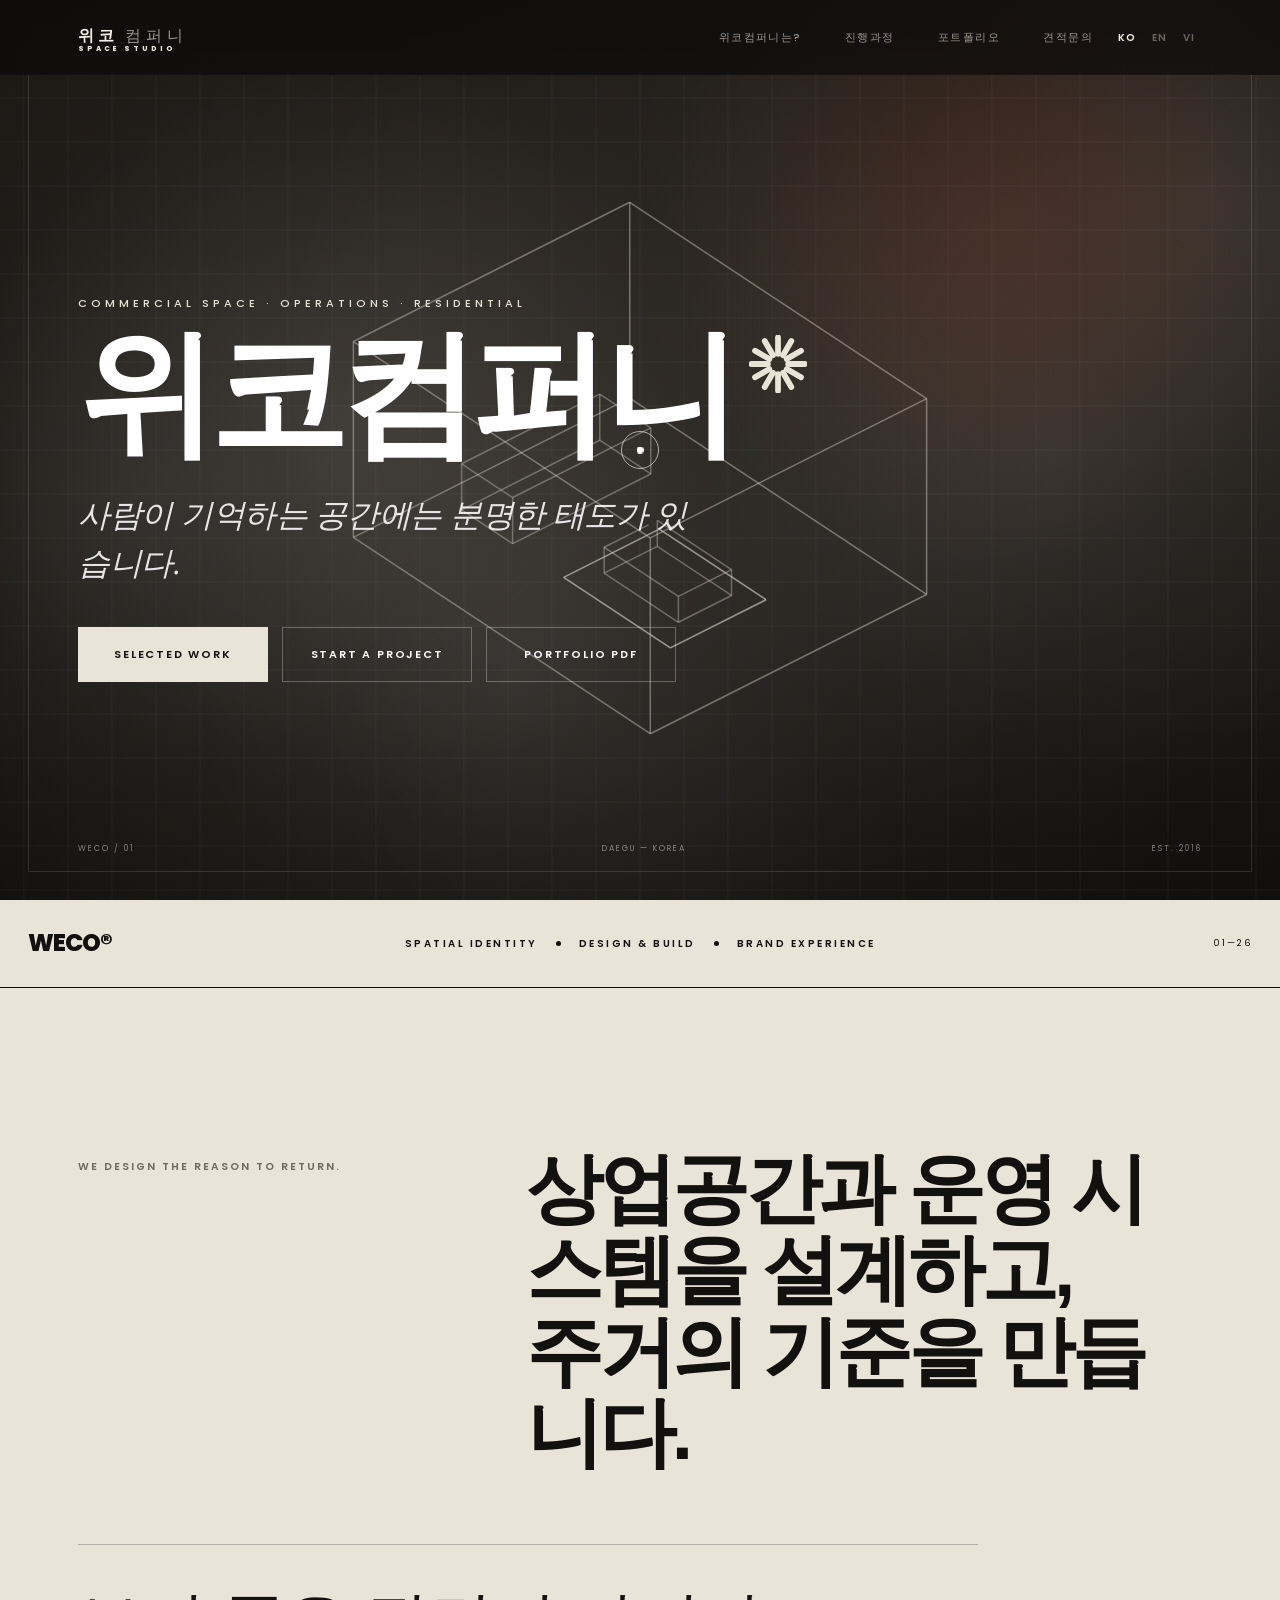
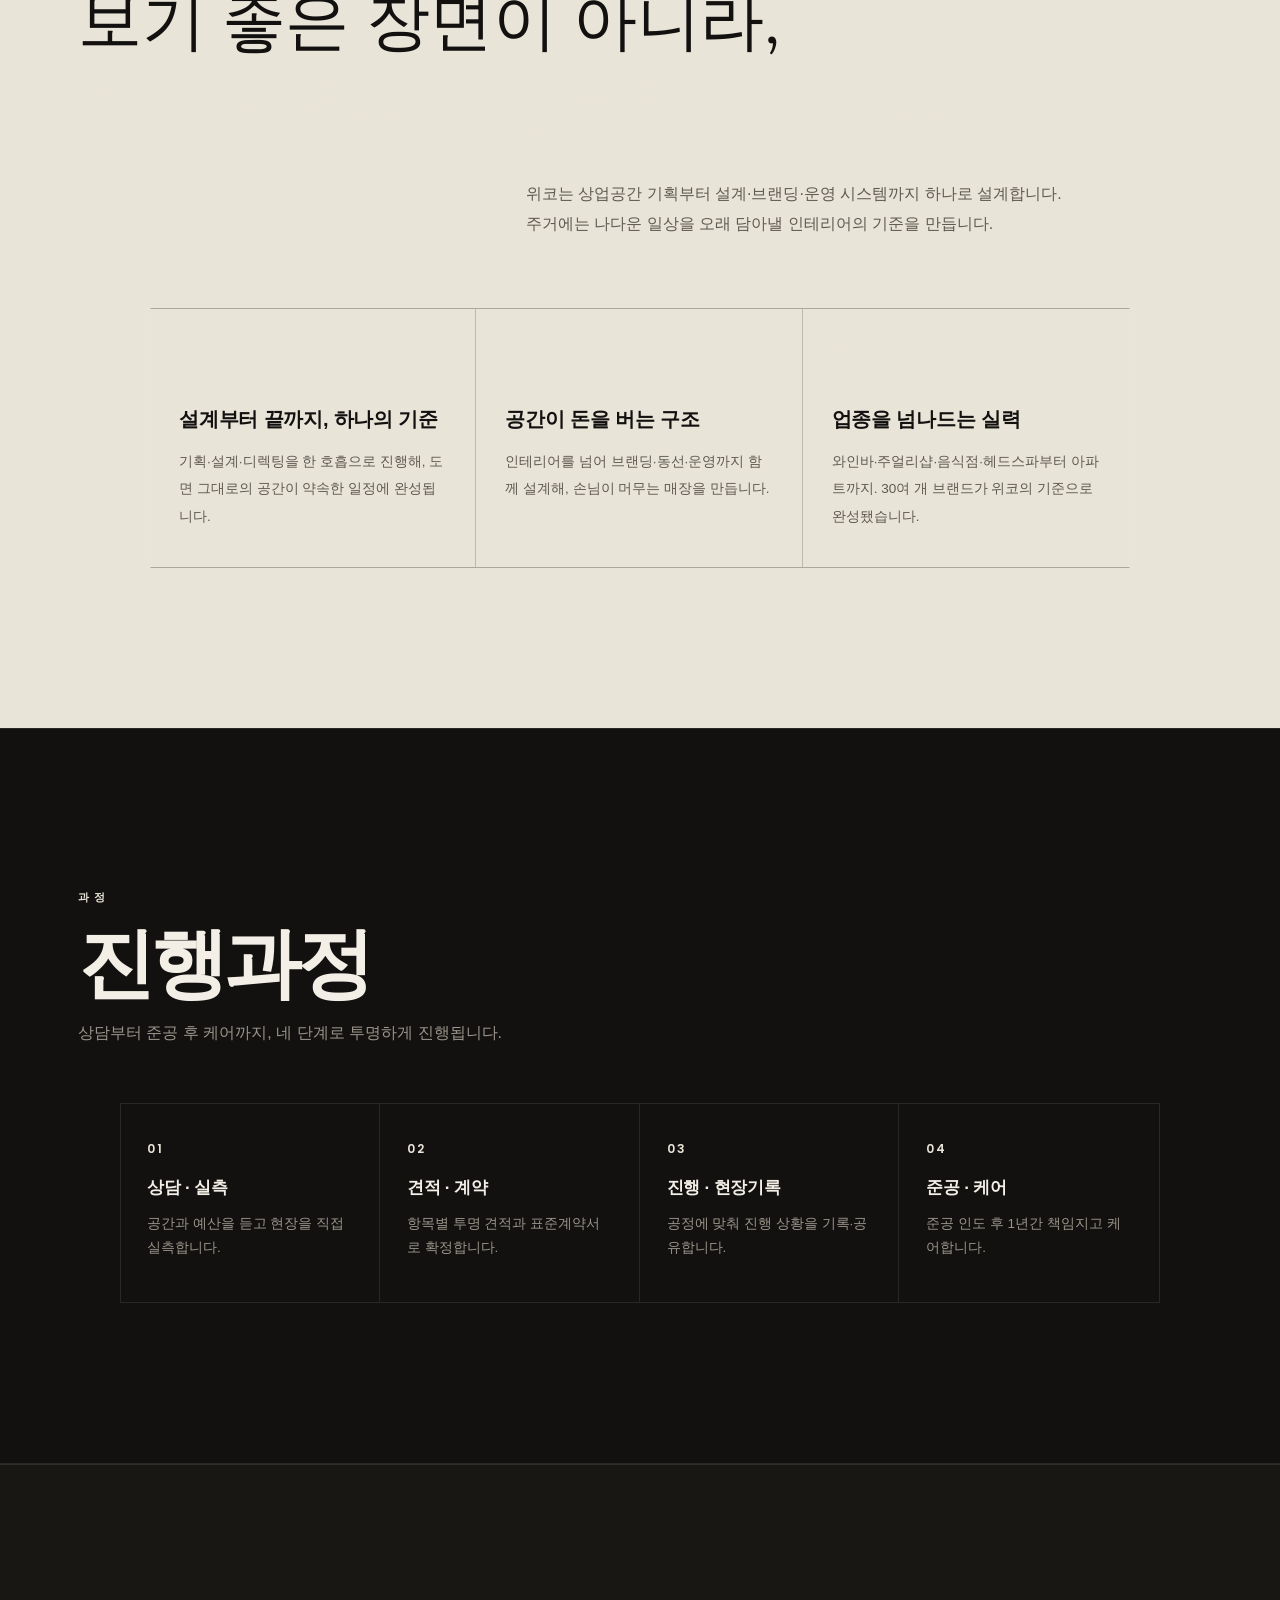
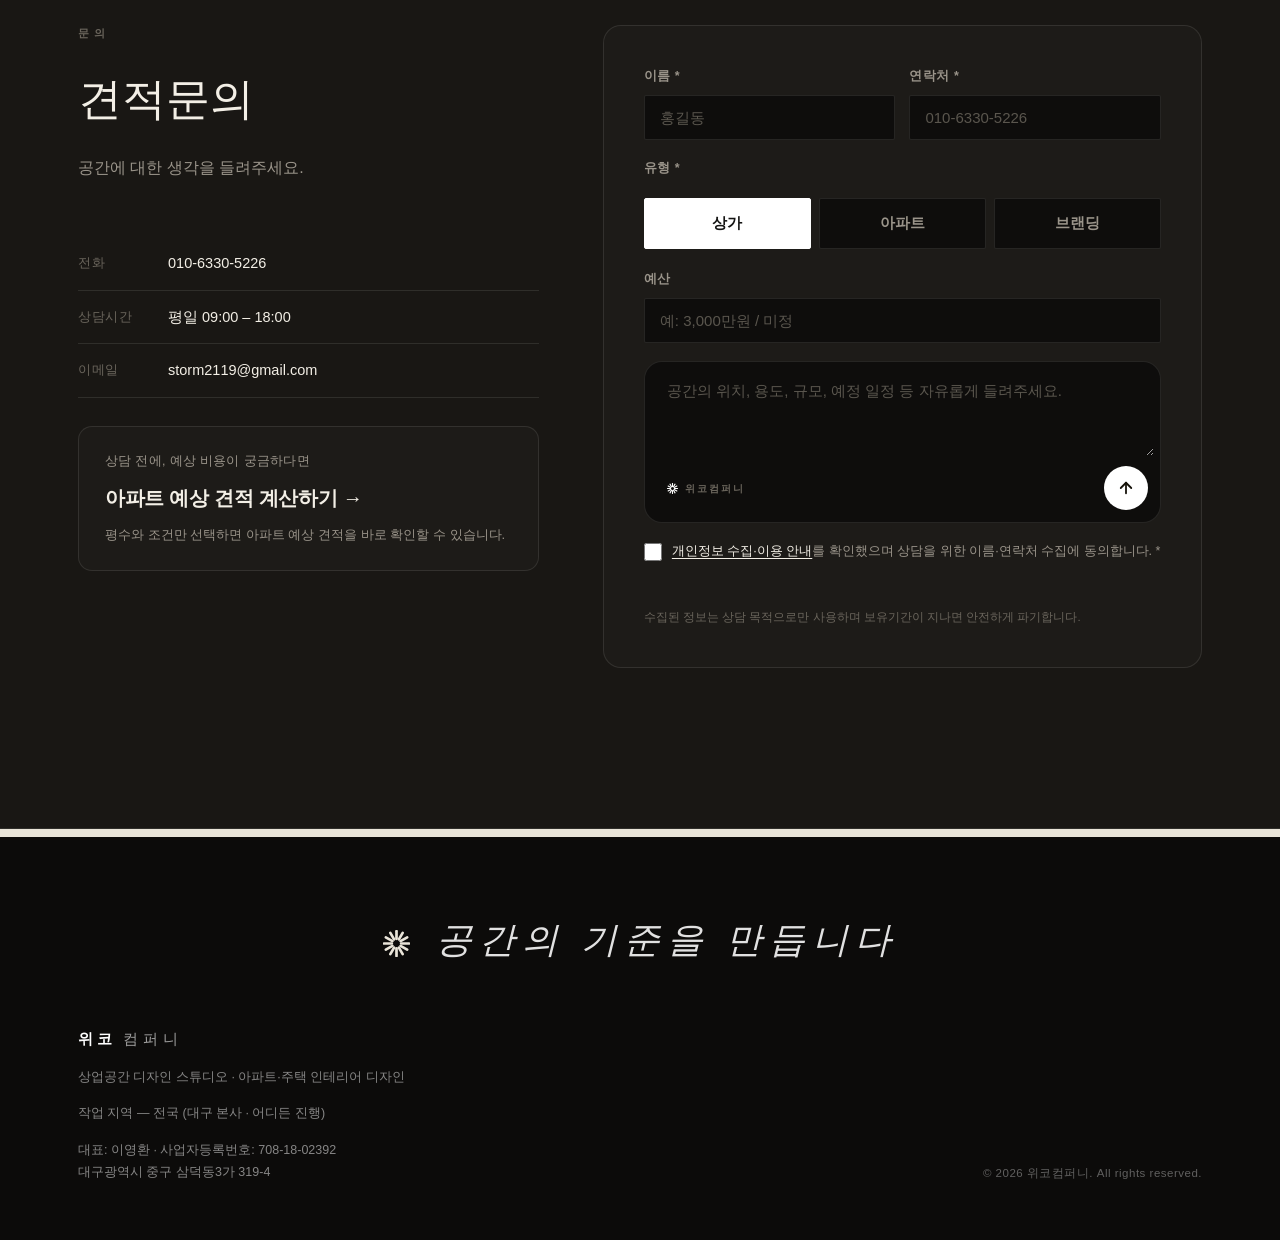
==== commit cba0ad76: "Point every canonical URL at the live mmp-main site The site is served from mmp-main.github.io/weco," ====
--- a/index.html
+++ b/index.html
@@ -10,11 +10,11 @@
 <meta name="robots" content="index, follow, max-image-preview:large" />
 
 <!-- 배포 도메인 확정 후 아래 URL 전체 교체 (현재 placeholder) -->
-<link rel="canonical" href="https://hwanman2.github.io/weco/" />
-<link rel="alternate" hreflang="ko" href="https://hwanman2.github.io/weco/" />
-<link rel="alternate" hreflang="en" href="https://hwanman2.github.io/weco/en.html" />
-<link rel="alternate" hreflang="vi" href="https://hwanman2.github.io/weco/vi.html" />
-<link rel="alternate" hreflang="x-default" href="https://hwanman2.github.io/weco/" />
+<link rel="canonical" href="https://mmp-main.github.io/weco/" />
+<link rel="alternate" hreflang="ko" href="https://mmp-main.github.io/weco/" />
+<link rel="alternate" hreflang="en" href="https://mmp-main.github.io/weco/en.html" />
+<link rel="alternate" hreflang="vi" href="https://mmp-main.github.io/weco/vi.html" />
+<link rel="alternate" hreflang="x-default" href="https://mmp-main.github.io/weco/" />
 
 <!-- 검색엔진 소유 확인 (등록 후 발급 코드 입력)
 <meta name="naver-site-verification" content="네이버_서치어드바이저_발급코드" />
@@ -32,15 +32,15 @@
 <meta property="og:site_name" content="위코컴퍼니" />
 <meta property="og:title" content="위코컴퍼니 — 대구 인테리어 디자인 스튜디오" />
 <meta property="og:description" content="대구 인테리어 디자인 스튜디오 위코컴퍼니. 상가·주거 인테리어와 매장 컨설팅 — 대구 인테리어 디자인 스튜디오. 전국 진행." />
-<meta property="og:url" content="https://hwanman2.github.io/weco/" />
-<meta property="og:image" content="https://hwanman2.github.io/weco/images/og-card.jpg" />
+<meta property="og:url" content="https://mmp-main.github.io/weco/" />
+<meta property="og:image" content="https://mmp-main.github.io/weco/images/og-card.jpg" />
 <meta property="og:locale" content="ko_KR" />
 
 <!-- 트위터 카드 -->
 <meta name="twitter:card" content="summary_large_image" />
 <meta name="twitter:title" content="위코컴퍼니 — 대구 인테리어 디자인 스튜디오" />
 <meta name="twitter:description" content="대구 인테리어 디자인 스튜디오 위코컴퍼니. 상가·주거 인테리어 · 매장 컨설팅." />
-<meta name="twitter:image" content="https://hwanman2.github.io/weco/images/og-card.jpg" />
+<meta name="twitter:image" content="https://mmp-main.github.io/weco/images/og-card.jpg" />
 <link rel="preconnect" href="https://images.unsplash.com" />
 <link rel="preconnect" href="https://fonts.gstatic.com" crossorigin />
 <link rel="preconnect" href="https://cdn.jsdelivr.net" />
@@ -355,7 +355,7 @@
   "name": "위코컴퍼니",
   "alternateName": "위코 인테리어",
   "description": "프리미엄 디자인 스튜디오 위코컴퍼니. 주얼리샵·레스토랑·카페·바 등 상업 공간과 주거 인테리어 기획 및 설계.",
-  "url": "https://hwanman2.github.io/weco/",
+  "url": "https://mmp-main.github.io/weco/",
   "telephone": "+82-10-6330-5226",
   "email": "storm2119@gmail.com",
   "image": "https://images.unsplash.com/photo-1618221195710-dd6b41faaea6?auto=format&fit=crop&w=640&q=55",
@@ -394,7 +394,7 @@
   "@context": "https://schema.org",
   "@type": "WebSite",
   "name": "위코컴퍼니",
-  "url": "https://hwanman2.github.io/weco/",
+  "url": "https://mmp-main.github.io/weco/",
   "inLanguage": "ko"
 }
 </script>
